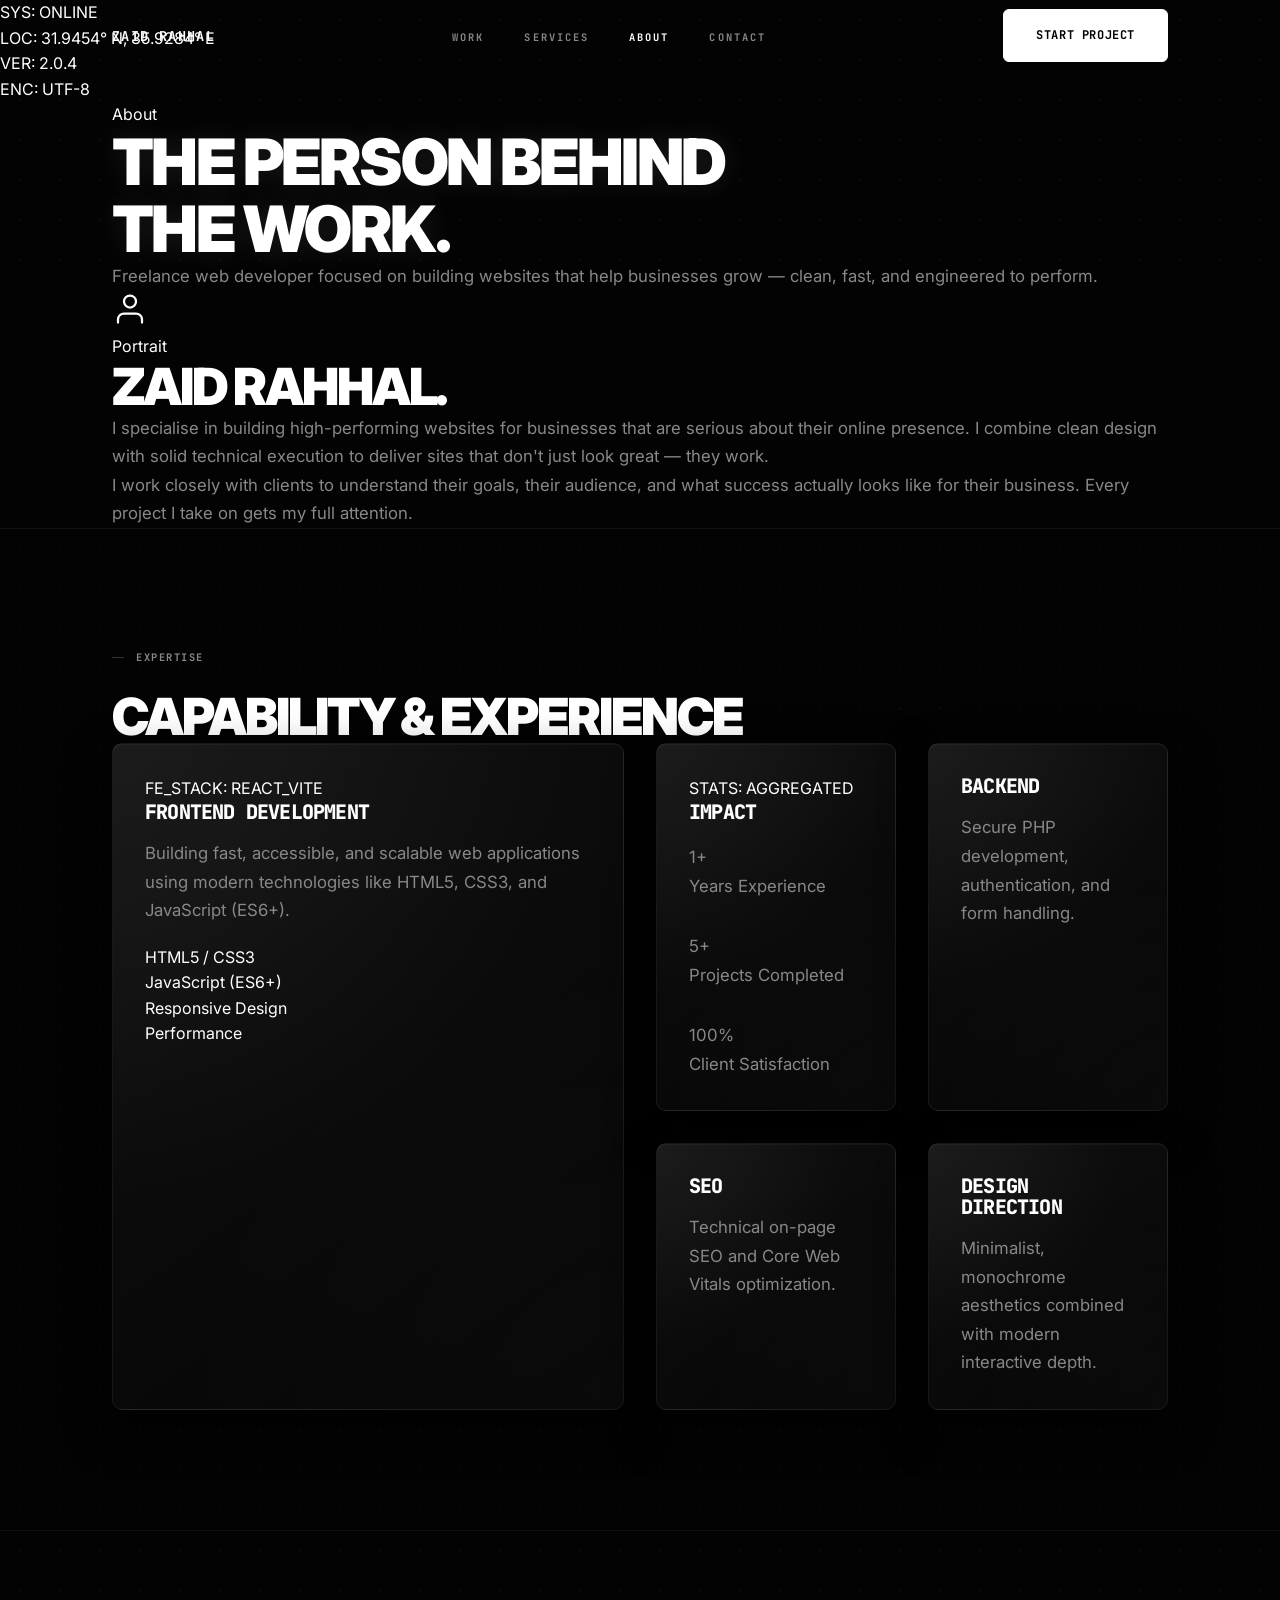
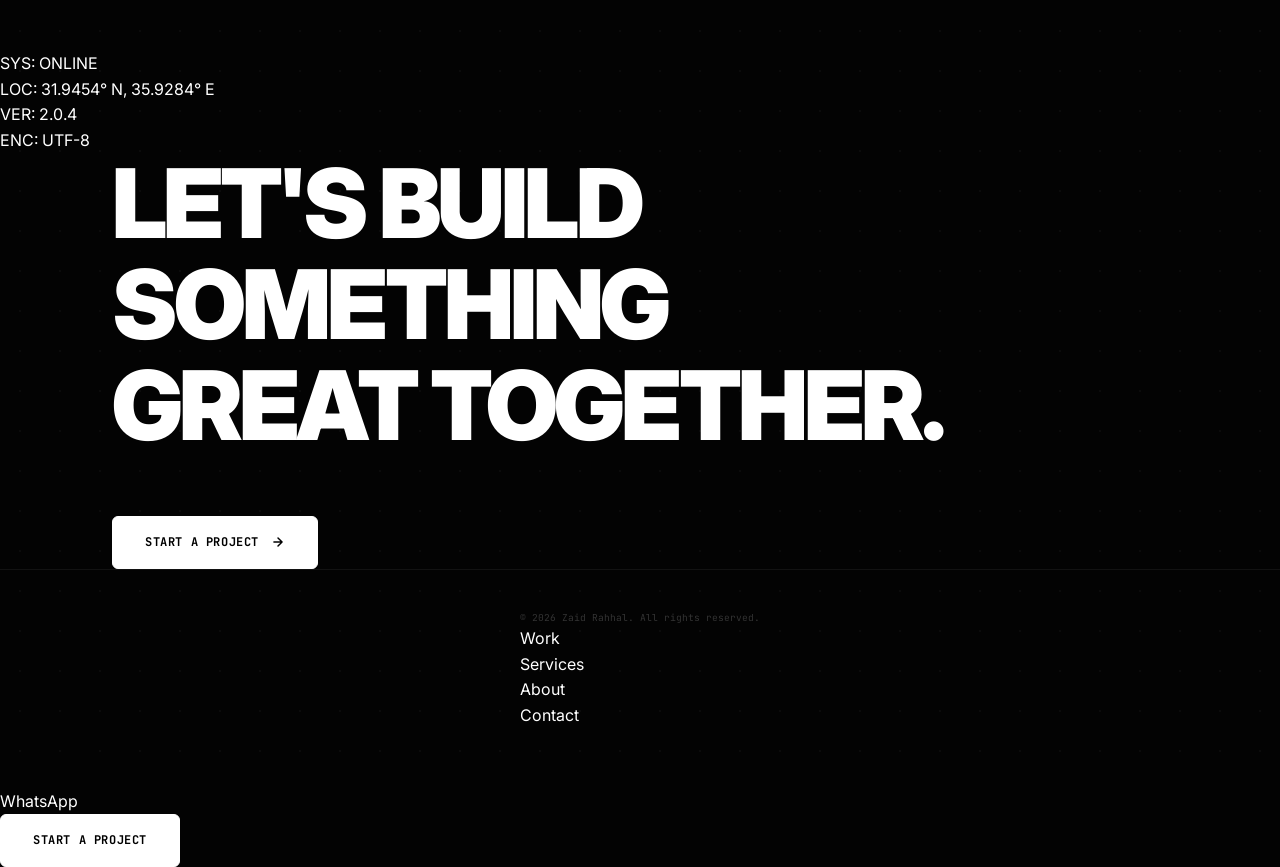
==== about.html @ 7d8c7f5b "before gemini" ====
<!DOCTYPE html>
<html lang="en" class="no-js">
<head>
  <meta charset="UTF-8" />
  <meta name="viewport" content="width=device-width, initial-scale=1.0" />
  <meta name="description" content="About Zaid Rahhal — Freelance web developer helping businesses grow online." />
  <meta property="og:title" content="About — Zaid Rahhal" />
  <meta property="og:description" content="The person behind the work. Freelance web developer helping businesses grow with clean, fast, high-converting websites." />
  <meta property="og:type" content="website" />
  <meta property="og:image" content="assets/images/preview.jpg" />
  <title>About — Zaid Rahhal</title>
  <link rel="icon" href="favicon.ico" />
  <link rel="preconnect" href="https://fonts.googleapis.com" />
  <link rel="preconnect" href="https://fonts.gstatic.com" crossorigin />
  <link href="https://fonts.googleapis.com/css2?family=JetBrains+Mono:wght@400;700&family=Inter:wght@400;500;600;700;800;900&display=swap" rel="stylesheet">
  <link rel="stylesheet" href="assets/css/styles.css" />
</head>
<body role="document">
<div class="scroll-progress"></div>

<!-- NAVBAR -->
<nav class="nav">
  <div class="nav__inner">
    <a href="index.html" class="nav__brand">
      <span class="nav__brand-name">Zaid Rahhal</span>
    </a>
    <div class="nav__status">
      <div class="nav__status-item">
        <span class="nav__status-dot"></span>
        <span>System: Active</span>
      </div>
      <div class="nav__status-item">
        <span>Amman</span>
        <span id="localTime">00:00:00</span>
      </div>
    </div>
    <ul class="nav__links">
      <li><a href="work.html">Work</a></li>
      <li><a href="services.html">Services</a></li>
      <li><a href="about.html">About</a></li>
      <li><a href="contact.html">Contact</a></li>
    </ul>
    <div class="nav__actions">
      <a href="contact.html" class="btn btn-primary">Start Project</a>
      <button class="nav__hamburger" aria-label="Open menu">
        <span></span><span></span><span></span>
      </button>
    </div>
  </div>
</nav>

<div class="nav__mobile-menu" aria-hidden="true">
  <button class="nav__mobile-close" aria-label="Close menu">&times;</button>
  <a href="work.html">Work</a>
  <a href="services.html">Services</a>
  <a href="about.html">About</a>
  <a href="contact.html">Contact</a>
  <a href="contact.html" class="btn btn-primary">Start Project</a>
</div>

<!-- PAGE HERO -->
<section class="page-hero">
  <div class="micro-data micro-data--tl">SYS: ONLINE</div>
  <div class="micro-data micro-data--tr">LOC: 31.9454° N, 35.9284° E</div>
  <div class="micro-data micro-data--bl">VER: 2.0.4</div>
  <div class="micro-data micro-data--br">ENC: UTF-8</div>
  <div class="container">
    <span class="page-hero__label fade-up">About</span>
    <h1 class="fade-up delay-1">The person behind<br>the work.</h1>
    <p class="fade-up delay-2">
      Freelance web developer focused on building websites that help businesses grow — clean, fast, and engineered to perform.
    </p>
  </div>
</section>

<!-- ABOUT GRID -->
<div class="container">
  <div class="about-grid">

    <!-- Image column -->
    <div class="about-image fade-up">
      <div class="about-image__ph">
        <div class="about-image__ph-icon">
          <svg width="36" height="36" viewBox="0 0 24 24" fill="none" stroke="#fff" stroke-width="1.5" stroke-linecap="round" stroke-linejoin="round">
            <path d="M20 21v-2a4 4 0 0 0-4-4H8a4 4 0 0 0-4 4v2"/><circle cx="12" cy="7" r="4"/>
          </svg>
        </div>
        <span class="about-image__ph-label">Portrait</span>
      </div>
    </div>

    <!-- Content column -->
    <div class="about-content">
      <h2 class="fade-up">Zaid Rahhal.</h2>
      <p class="fade-up delay-1">
        I specialise in building high-performing websites for businesses that are serious about their online presence. I combine clean design with solid technical execution to deliver sites that don't just look great — they work.
      </p>
      <p class="fade-up delay-2">
        I work closely with clients to understand their goals, their audience, and what success actually looks like for their business. Every project I take on gets my full attention.
      </p>
    </div>

  </div>
</div>

<!-- BENTO GRID ABOUT -->
<section class="section">
  <div class="container">
    <span class="section-label fade-up">Expertise</span>
    <h2 class="section-heading fade-up delay-1">Capability & Experience</h2>

    <div class="bento-grid">
      <div class="bento-item bento-item--large fade-up">
        <div class="micro-data micro-data--tr">FE_STACK: REACT_VITE</div>
        <div>
          <h3 class="bento-item__title">Frontend Development</h3>
          <p class="bento-item__desc">Building fast, accessible, and scalable web applications using modern technologies like HTML5, CSS3, and JavaScript (ES6+).</p>
        </div>
        <div class="skills-grid" style="margin-top: 20px; grid-template-columns: repeat(2, 1fr); gap: 10px;">
          <div class="skill-item">HTML5 / CSS3</div>
          <div class="skill-item">JavaScript (ES6+)</div>
          <div class="skill-item">Responsive Design</div>
          <div class="skill-item">Performance</div>
        </div>
      </div>

      <div class="bento-item bento-item--tall fade-up delay-1">
        <div class="micro-data micro-data--tl">STATS: AGGREGATED</div>
        <div>
          <h3 class="bento-item__title">Impact</h3>
          <div class="about-stats" style="display: flex; flex-direction: column; gap: 32px; border: none; padding: 0; margin-top: 20px;">
            <div class="about-stat">
              <p class="about-stat__num">1+</p>
              <p class="about-stat__label">Years Experience</p>
            </div>
            <div class="about-stat">
              <p class="about-stat__num">5+</p>
              <p class="about-stat__label">Projects Completed</p>
            </div>
            <div class="about-stat">
              <p class="about-stat__num">100%</p>
              <p class="about-stat__label">Client Satisfaction</p>
            </div>
          </div>
        </div>
      </div>

      <div class="bento-item fade-up delay-2">
        <div>
          <h3 class="bento-item__title">Backend</h3>
          <p class="bento-item__desc">Secure PHP development, authentication, and form handling.</p>
        </div>
      </div>

      <div class="bento-item fade-up delay-3">
        <div>
          <h3 class="bento-item__title">SEO</h3>
          <p class="bento-item__desc">Technical on-page SEO and Core Web Vitals optimization.</p>
        </div>
      </div>

      <div class="bento-item bento-item--wide fade-up delay-4">
        <div>
          <h3 class="bento-item__title">Design Direction</h3>
          <p class="bento-item__desc">Minimalist, monochrome aesthetics combined with modern interactive depth.</p>
        </div>
      </div>
    </div>
  </div>
</section>

<!-- FOOTER -->
<footer class="footer">
  <div class="micro-data micro-data--tl">SYS: ONLINE</div>
  <div class="micro-data micro-data--tr">LOC: 31.9454° N, 35.9284° E</div>
  <div class="micro-data micro-data--bl">VER: 2.0.4</div>
  <div class="micro-data micro-data--br">ENC: UTF-8</div>
  <div class="footer__statement">
    <div class="container">
      <h2 class="footer__statement-text fade-up">
        Let's build something<br><span>great together.</span>
      </h2>
      <a href="contact.html" class="btn btn-primary fade-up delay-1">
        Start a Project
        <svg width="14" height="14" viewBox="0 0 24 24" fill="none" stroke="currentColor" stroke-width="2.5" stroke-linecap="round" stroke-linejoin="round"><path d="M5 12h14M12 5l7 7-7 7"/></svg>
      </a>
    </div>
  </div>
  <div class="footer__base">
    <div class="container">
      <div class="footer__base-inner">
        <p class="footer__copy">&copy; 2026 Zaid Rahhal. All rights reserved.</p>
        <ul class="footer__nav-inline">
          <li><a href="work.html">Work</a></li>
          <li><a href="services.html">Services</a></li>
          <li><a href="about.html">About</a></li>
          <li><a href="contact.html">Contact</a></li>
        </ul>
      </div>
    </div>
  </div>
</footer>

<a href="https://wa.me/962798674825" class="whatsapp-float">WhatsApp</a>
<div class="mobile-cta-bar">
  <a href="contact.html" class="btn btn-primary">Start a Project</a>
</div>
<script src="assets/js/main.js"></script>
</body>
</html>
---- assets/css/styles.css ----
/* ============================================
   ZAID RAHHAL — Digital Studio (STABLE & REFINED)
   Technical Precision | High-End Aesthetic
   ============================================ */

*, *::before, *::after { box-sizing: border-box; margin: 0; padding: 0; }

html {
  scroll-behavior: smooth;
  -webkit-font-smoothing: antialiased;
}

:root {
  --bg:       #030303;
  --surface:  #080808;
  --card:     #0C0C0C;
  --text:     #FFFFFF;
  --text-muted: #888888;
  --text-dim:   #333333;
  --font-mono:  'JetBrains Mono', monospace;
  --border:     rgba(255,255,255,0.06);
  --border-bright: rgba(255,255,255,0.12);

  --nav-h:         72px;
  --section-pad:   160px;
  --container:     1240px;
  --radius:        2px;

  --ease: cubic-bezier(0.16, 1, 0.3, 1);
  --transition: 0.4s var(--ease);
}

:root {
  --nav-h:         72px;
  --section-pad:   120px;
  --container:     1120px;
  --radius:        6px;

  /* Spacing scale */
  --space-2:   4px;
  --space-3:   8px;
  --space-4:   12px;
  --space-5:   16px;
  --space-6:   24px;
  --space-7:   32px;
  --space-8:   48px;
  --space-9:   64px;
  --space-10:  96px;
}

body {
  font-family: 'Inter', sans-serif;
  background: var(--bg);
  color: var(--text);
  line-height: 1.6;
  overflow-x: hidden;
}

/* Technical Dot Grid Background */
section, .footer, .hero, .page-hero {
  background-image: radial-gradient(rgba(255,255,255,0.03) 1px, transparent 0);
  background-size: 40px 40px;
}

img { display: block; max-width: 100%; height: auto; }
a   { text-decoration: none; color: inherit; }
ul  { list-style: none; }

/* --- Typography --- */
h1, h2, h3, h4 {
  line-height: 1.05;
  letter-spacing: -0.04em;
  font-weight: 900;
  color: var(--text);
  text-transform: uppercase;
}
h1 { 
  font-size: clamp(2.6rem, 5vw, 4.6rem);
  text-shadow: 0 0 30px rgba(255,255,255,0.1); 
}
h2 { font-size: clamp(2rem, 5vw, 3.2rem); }
h3 { font-size: 1.4rem; }
p  { color: var(--text-muted); font-size: 1.05rem; line-height: 1.7; }

.section-label {
  display: flex; align-items: center; gap: 12px;
  font-family: var(--font-mono); font-size: 0.65rem; font-weight: 700;
  text-transform: uppercase; letter-spacing: 0.15em;
  color: var(--text-muted); margin-bottom: 24px;
}
.section-label::before {
  content: ''; width: 12px; height: 1px; background: var(--text-dim);
}

/* --- Layout --- */
.container {
  max-width: var(--container);
  margin: 0 auto;
  padding: 0 32px;
}
.section      { padding: var(--section-pad) 0; border-top: 1px solid var(--border); }
.section--alt { background: var(--surface); }

/* Scroll progress bar */
.scroll-progress {
  position: fixed;
  top: 0;
  left: 0;
  height: 3px;
  width: 0;
  background: #ffffff;
  z-index: 150;
}

/* --- Buttons --- */
.btn {
  display: inline-flex;
  align-items: center;
  justify-content: center;
  gap: 12px;
  padding: 16px 32px;
  border-radius: var(--radius);
  font-family: var(--font-mono); font-size: 0.75rem; font-weight: 700;
  text-transform: uppercase; letter-spacing: 0.05em;
  cursor: pointer; border: 1px solid transparent;
  transition: var(--transition);
  position: relative;
}

.btn-primary {
  background: #ffffff;
  color: #000000;
  border-color: #ffffff;
  box-shadow: 0 0 0 rgba(255,255,255,0.0);
}
.btn-primary:hover {
  background: #ffffff;
  color: #000000;
  box-shadow: 0 0 32px rgba(255,255,255,0.24);
}

.btn-secondary {
  background: transparent;
  color: var(--text);
  border: 1px solid var(--border-bright);
}
.btn-secondary:hover {
  background: transparent;
  color: #ffffff;
  border-color: rgba(255,255,255,0.6);
}

/* ============================================
   NAVBAR (STABLE)
   ============================================ */
.nav {
  position: fixed; top: 0; left: 0; right: 0;
  z-index: 100; height: var(--nav-h);
  display: flex; align-items: center;
  border-bottom: 1px solid transparent; /* Clean top state */
  transition: background 0.4s var(--ease), border-color 0.4s var(--ease);
}
.nav.scrolled {
  background: rgba(3, 3, 3, 0.9);
  backdrop-filter: blur(12px);
  border-bottom-color: var(--border);
}

.nav__inner {
  display: flex; align-items: center; justify-content: space-between;
  width: 100%; max-width: var(--container);
  margin: 0 auto; padding: 0 32px;
}

.nav__brand-name  { font-family: var(--font-mono); font-size: 0.85rem; font-weight: 700; color: var(--text); text-transform: uppercase; letter-spacing: 0.1em; }

.nav__status {
  display: none;
}
.nav__status-dot {
  width: 6px;
  height: 6px;
  background: #00FF00;
  border-radius: 50%;
  box-shadow: 0 0 8px #00FF00;
  margin-right: 8px;
  flex-shrink: 0;
  animation: pulse 2s infinite;
}

@media (max-width: 1024px) {
  .nav__status { display: none; }
}

.nav__links { display: flex; align-items: center; gap: 40px; }
.nav__links a {
  font-family: var(--font-mono); font-size: 0.65rem; font-weight: 700;
  color: var(--text-muted); text-transform: uppercase; letter-spacing: 0.2em;
  transition: color 0.3s;
}
.nav__links a:hover, .nav__links a.active { color: var(--text); }

.nav__hamburger {
  display: none; flex-direction: column; gap: 5px;
  cursor: pointer; padding: 4px; background: none; border: none;
}
.nav__hamburger span {
  display: block; width: 22px; height: 1px;
  background: var(--text); transition: var(--transition);
}

/* Mobile menu panel */
.nav__mobile-menu {
  position: fixed;
  inset: 0;
  background: rgba(3, 3, 3, 0.96);
  backdrop-filter: blur(12px);
  padding: 80px 32px 32px;
  display: none;
  flex-direction: column;
  gap: 24px;
  z-index: 120;
  transform: translateX(100%);
  opacity: 0;
  transition: transform var(--transition), opacity var(--transition);
}

.nav__mobile-menu.open {
  display: flex;
  transform: translateX(0);
  opacity: 1;
}

.nav__mobile-close {
  position: absolute;
  top: 20px;
  right: 24px;
  background: none;
  border: none;
  color: var(--text);
  font-size: 2rem;
  cursor: pointer;
}

.nav__mobile-menu a {
  font-family: var(--font-mono);
  text-transform: uppercase;
  letter-spacing: 0.12em;
  font-size: 0.85rem;
}

/* ============================================
   HERO
   ============================================ */
/* ============================================
   HERO (REDSTONE / MASSIVE TYPOGRAPHY STYLE)
   ============================================ */
   .hero {
    min-height: 100vh;
    display: flex;
    flex-direction: column;
    padding-top: calc(var(--nav-h) + 40px);
    padding-bottom: 40px;
    background: var(--bg);
  }
  
  .hero__inner {
    flex: 1;
    display: flex;
    flex-direction: column;
    justify-content: space-between; /* Pushes the text up and info down */
    width: 100%;
  }
  
  .hero__main {
    margin-top: auto;
    margin-bottom: 10vh; /* Keeps a nice gap before the bottom row */
  }
  
  .hero__headline {
    /* This makes the text massive and scale with the screen */
    font-size: clamp(3.5rem, 9.5vw, 10rem); 
    line-height: 0.9;
    letter-spacing: -0.05em; /* Tighter letter spacing for brutalist look */
    text-transform: uppercase;
    margin: 0;
  }
  
  .hero__headline .line {
    display: block;
    white-space: nowrap; /* Forces words to stay on their designated lines */
  }
  
  /* Bottom Row Layout */
  .hero__bottom {
    display: flex;
    justify-content: space-between;
    align-items: flex-end;
    gap: 40px;
    border-top: 1px solid var(--border);
    padding-top: 40px;
  }
  
  .hero__meta {
    display: flex;
    flex-direction: column;
    gap: 12px;
    font-family: var(--font-mono);
    font-size: 0.75rem;
    text-transform: uppercase;
    letter-spacing: 0.1em;
    color: var(--text-muted);
  }
  
  .meta-item {
    display: flex;
    align-items: center;
    gap: 8px;
  }
  
  .hero__info {
    max-width: 500px;
  }
  
  .hero__sub {
    font-size: 1.1rem;
    color: var(--text-muted);
    margin-bottom: 32px;
  }
  
  .hero__actions {
    display: flex;
    gap: 16px;
  }
  
  /* Redstone-style pill buttons */
  .btn--pill {
    border-radius: 50px;
    padding: 16px 32px;
  }
  
  /* Mobile adjustments */
  @media (max-width: 1024px) {
    .hero__bottom {
      flex-direction: column;
      align-items: flex-start;
    }
    .hero__headline {
      font-size: clamp(3rem, 11vw, 5rem);
    }
  }
/* ============================================
   BENTO GRID
   ============================================ */
.bento-grid {
  display: grid;
  grid-template-columns: repeat(4, minmax(0, 1fr));
  gap: var(--space-7);
  background: transparent;
}
.bento-item {
  background:
    radial-gradient(circle at 0% 0%, rgba(255,255,255,0.05) 0, transparent 55%),
    radial-gradient(circle at 100% 100%, rgba(255,255,255,0.02) 0, transparent 55%),
    linear-gradient(145deg, #101010 0%, #050505 100%);
  padding: var(--space-7);
  position: relative;
  overflow: hidden;
  border-radius: 10px;
  border: 1px solid var(--border);
  box-shadow:
    0 18px 45px rgba(0,0,0,0.7),
    inset 0 1px 0 rgba(255,255,255,0.04);
  transition: border-color var(--transition), box-shadow var(--transition), transform var(--transition), background var(--transition);
}
.bento-item:hover {
  background:
    radial-gradient(circle at 0% 0%, rgba(255,255,255,0.08) 0, transparent 55%),
    radial-gradient(circle at 100% 100%, rgba(255,255,255,0.04) 0, transparent 55%),
    linear-gradient(145deg, #151515 0%, #050505 100%);
  border-color: var(--border-bright);
  box-shadow:
    0 26px 70px rgba(0,0,0,0.85),
    0 0 0 1px rgba(255,255,255,0.04);
  transform: translateY(-2px);
}
.bento-item--large { grid-column: span 2; grid-row: span 2; }

.bento-item__title { font-family: var(--font-mono); font-size: 1.25rem; margin-bottom: 16px; }

@media (max-width: 1024px) {
  .bento-grid {
    grid-template-columns: repeat(2, minmax(0, 1fr));
    gap: var(--space-6);
  }
  .bento-item--large {
    grid-column: span 2;
    grid-row: auto;
  }
}

.bento-chart {
  width: 100%; height: 2px; background: var(--text-dim);
  margin: 24px 0; position: relative; overflow: hidden;
}
.bento-chart__fill {
  position: absolute; top: 0; left: 0; height: 100%;
  background: #FFFFFF; transform: scaleX(0);
  transform-origin: left; transition: transform 1.5s var(--ease);
}
.visible .bento-chart__fill { transform: scaleX(1); }

/* ============================================
   WORK (RESTORING SIDE-BY-SIDE MOCKUPS)
   ============================================ */
.work-film { border-top: 1px solid var(--border); padding: 120px 0; }
.work-film__inner {
  display: grid; grid-template-columns: 1.3fr 0.7fr; gap: 80px; align-items: center;
}
.work-film:nth-child(even) .work-film__inner { direction: rtl; }
.work-film:nth-child(even) .work-film__info { direction: ltr; }
.work-film:nth-child(even) .device-showcase { direction: ltr; }

.work-film__title { font-size: 2.8rem; margin-bottom: 24px; }
.work-film__desc { color: var(--text-muted); margin-bottom: 40px; max-width: 45ch; }

.tech-spec {
  display: flex; gap: 32px; margin-bottom: 32px;
  padding-top: 24px; border-top: 1px solid var(--border);
}
.tech-spec__label { font-family: var(--font-mono); font-size: 0.55rem; color: var(--text-dim); text-transform: uppercase; display: block; margin-bottom: 4px; }
.tech-spec__value { font-family: var(--font-mono); font-size: 0.7rem; color: var(--text); font-weight: 700; }

.work-film__link {
  font-family: var(--font-mono); font-size: 0.7rem; font-weight: 700;
  text-transform: uppercase; letter-spacing: 0.1em; color: var(--text-muted);
  display: inline-flex; align-items: center; gap: 12px;
  border-bottom: 1px solid var(--text-dim);
  padding-bottom: 6px; transition: var(--transition);
}
.work-film__link:hover { color: var(--text); border-color: var(--text); }

/* Precise MacBook + Phone Side-by-Side */
.device-showcase { position: relative; perspective: 1000px; }
.device-mac { border: 1px solid var(--border); border-radius: 4px; overflow: hidden; box-shadow: 0 40px 100px rgba(0,0,0,0.5); transition: transform 0.6s var(--ease); }
.device-phone { position: absolute; bottom: -30px; right: -30px; width: 32%; border: 4px solid var(--card); border-radius: 20px; overflow: hidden; box-shadow: 0 20px 50px rgba(0,0,0,0.8); transition: transform 0.6s var(--ease); }

.work-film:hover .device-mac { transform: translateY(-5px); }
.work-film:hover .device-phone { transform: translateY(-10px); }

/* ============================================
   FOOTER
   ============================================ */
.footer { padding: 120px 0 60px; border-top: 1px solid var(--border); }
.footer__statement-text { font-size: clamp(2.5rem, 8vw, 6rem); margin-bottom: 60px; }
.footer__base { display: flex; justify-content: space-between; align-items: center; padding-top: 40px; border-top: 1px solid var(--border); }
.footer__copy { font-family: var(--font-mono); font-size: 0.6rem; color: var(--text-dim); }

/* --- Animations --- */
.fade-up { opacity: 0; transform: translateY(30px); transition: opacity 0.8s var(--ease), transform 0.8s var(--ease); }
.fade-up.visible { opacity: 1; transform: translateY(0); }
.delay-1 { transition-delay: 0.1s; }
.delay-2 { transition-delay: 0.2s; }

@keyframes pulse {
  0% { opacity: 1; transform: scale(1); }
  50% { opacity: 0.4; transform: scale(1.5); }
  100% { opacity: 1; transform: scale(1); }
}

/* --- Mobile Fixes --- */
@media (max-width: 1024px) {
  .work-film__inner { grid-template-columns: 1fr; gap: 48px; }
  .bento-grid { grid-template-columns: repeat(2, minmax(0, 1fr)); }
  .bento-item--large { grid-column: span 2; grid-row: auto; }
  .device-phone { display: none; }
}

@media (max-width: 768px) {
  .container { padding: 0 20px; }
  .hero {
    align-items: flex-start;
  }
  .grid-3 {
    grid-template-columns: 1fr;
    row-gap: var(--space-7);
  }
  .hero__content {
    max-width: 100%;
  }
  .nav__status { display: none; }
  .nav__links { display: none; }
  .nav__hamburger { display: flex; }
}

:root {
  --bg:       #030303;
  --surface:  #080808;
  --card:     #0C0C0C;
  --text:     #FFFFFF;
  --text-muted: #888888;
  --text-dim:   #333333;
  --font-mono:  'JetBrains Mono', monospace;
  --border:     rgba(255,255,255,0.06);
  --border-bright: rgba(255,255,255,0.12);

  --nav-h:         72px;
  --section-pad:   120px;
  --container:     1120px;
  --radius:        6px;

  /* Spacing scale */
  --space-2:   4px;
  --space-3:   8px;
  --space-4:   12px;
  --space-5:   16px;
  --space-6:   24px;
  --space-7:   32px;
  --space-8:   48px;
  --space-9:   64px;
  --space-10:  96px;

  --ease: cubic-bezier(0.16, 1, 0.3, 1);
  --transition: 0.4s var(--ease);
}
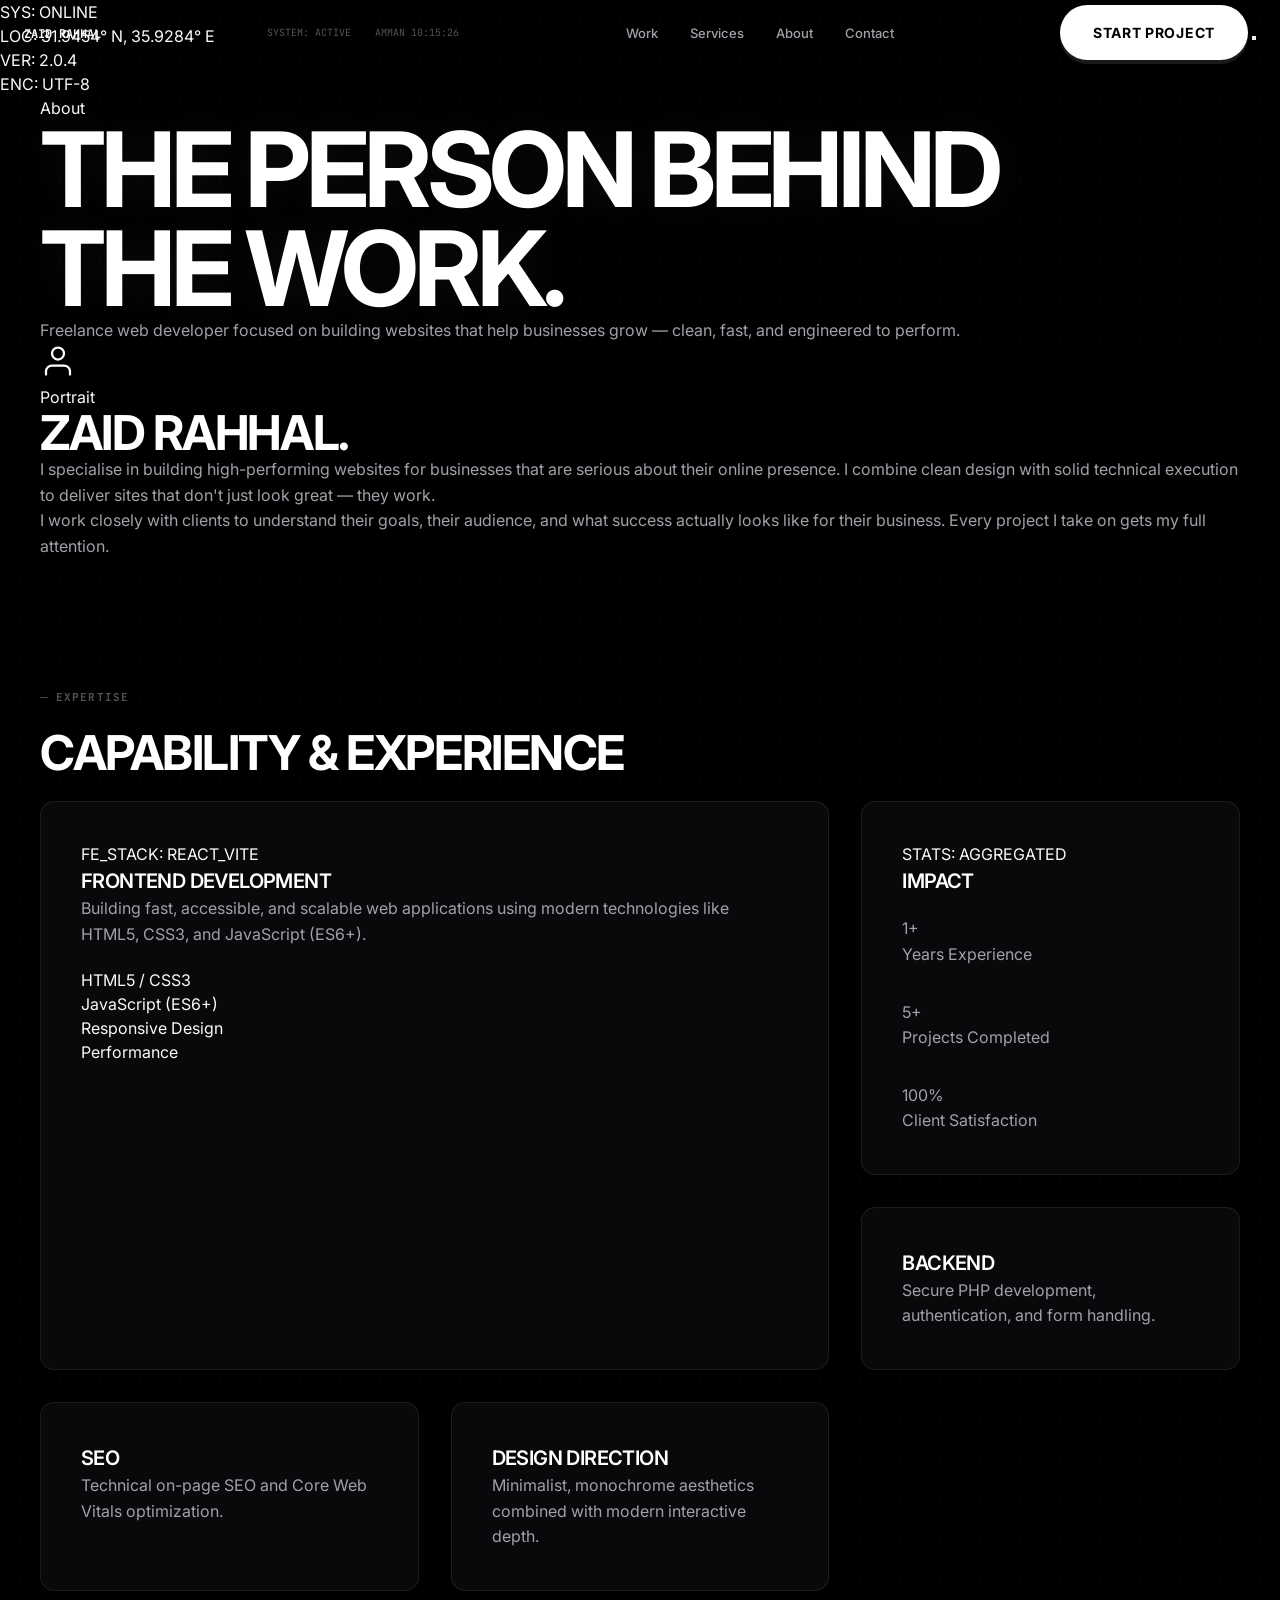
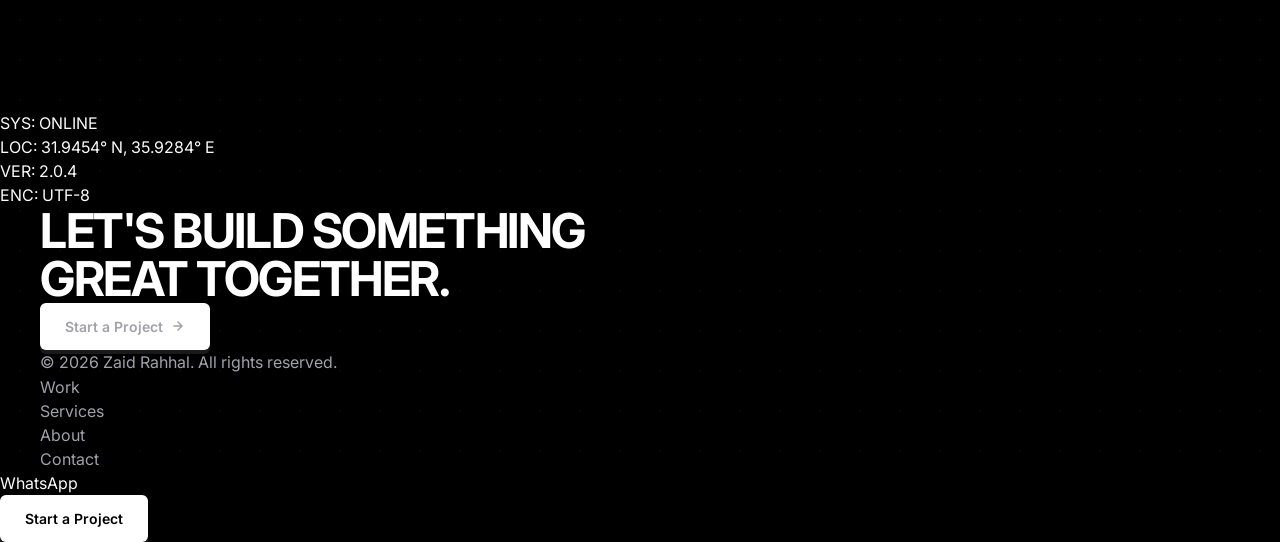
==== commit f4f4d15f: "before the big change" ====
--- a/about.html
+++ b/about.html
@@ -41,7 +41,7 @@
       <li><a href="contact.html">Contact</a></li>
     </ul>
     <div class="nav__actions">
-      <a href="contact.html" class="btn btn-primary">Start Project</a>
+      <a href="contact.html" class="btn btn-primary btn-pill">Start Project</a>
       <button class="nav__hamburger" aria-label="Open menu">
         <span></span><span></span><span></span>
       </button>
--- a/assets/css/styles.css
+++ b/assets/css/styles.css
@@ -1,59 +1,35 @@
 /* ============================================
-   ZAID RAHHAL — Digital Studio (STABLE & REFINED)
-   Technical Precision | High-End Aesthetic
+   ZAID RAHHAL — Precision UI System v5.0
+   Product Designer's Flagship Case Studies
    ============================================ */
 
+:root {
+  --bg:           #000000;
+  --zinc-950:     #09090b;
+  --zinc-900:     #18181b;
+  --zinc-800:     #27272a;
+  --zinc-700:     #3f3f46;
+  --text:         #fafafa;
+  --text-muted:   #a1a1aa;
+  --text-dim:     #52525b;
+  --border:       rgba(255, 255, 255, 0.08);
+  
+  --font-sans:    'Inter', sans-serif;
+  --font-mono:    'JetBrains Mono', monospace;
+  
+  --ease:         cubic-bezier(0.2, 0, 0, 1);
+  --container:    1400px;
+}
+
+/* --- Base --- */
 *, *::before, *::after { box-sizing: border-box; margin: 0; padding: 0; }
-
-html {
-  scroll-behavior: smooth;
-  -webkit-font-smoothing: antialiased;
-}
-
-:root {
-  --bg:       #030303;
-  --surface:  #080808;
-  --card:     #0C0C0C;
-  --text:     #FFFFFF;
-  --text-muted: #888888;
-  --text-dim:   #333333;
-  --font-mono:  'JetBrains Mono', monospace;
-  --border:     rgba(255,255,255,0.06);
-  --border-bright: rgba(255,255,255,0.12);
-
-  --nav-h:         72px;
-  --section-pad:   160px;
-  --container:     1240px;
-  --radius:        2px;
-
-  --ease: cubic-bezier(0.16, 1, 0.3, 1);
-  --transition: 0.4s var(--ease);
-}
-
-:root {
-  --nav-h:         72px;
-  --section-pad:   120px;
-  --container:     1120px;
-  --radius:        6px;
-
-  /* Spacing scale */
-  --space-2:   4px;
-  --space-3:   8px;
-  --space-4:   12px;
-  --space-5:   16px;
-  --space-6:   24px;
-  --space-7:   32px;
-  --space-8:   48px;
-  --space-9:   64px;
-  --space-10:  96px;
-}
-
 body {
-  font-family: 'Inter', sans-serif;
+  font-family: var(--font-sans);
   background: var(--bg);
   color: var(--text);
-  line-height: 1.6;
+  line-height: 1.5;
   overflow-x: hidden;
+  -webkit-font-smoothing: antialiased;
 }
 
 /* Technical Dot Grid Background */
@@ -63,463 +39,340 @@
 }
 
 img { display: block; max-width: 100%; height: auto; }
-a   { text-decoration: none; color: inherit; }
-ul  { list-style: none; }
+a { text-decoration: none; color: inherit; transition: all 0.3s; }
+ul { list-style: none; }
+
+:where(h1, h2, h3, h4, p, ul, li) {
+  margin: 0;
+}
 
 /* --- Typography --- */
-h1, h2, h3, h4 {
-  line-height: 1.05;
-  letter-spacing: -0.04em;
-  font-weight: 900;
-  color: var(--text);
-  text-transform: uppercase;
-}
+h1, h2, h3, h4 { font-weight: 700; letter-spacing: -0.03em; color: #fff; text-transform: uppercase; }
 h1 { 
-  font-size: clamp(2.6rem, 5vw, 4.6rem);
-  text-shadow: 0 0 30px rgba(255,255,255,0.1); 
-}
-h2 { font-size: clamp(2rem, 5vw, 3.2rem); }
-h3 { font-size: 1.4rem; }
-p  { color: var(--text-muted); font-size: 1.05rem; line-height: 1.7; }
+  font-size: clamp(3rem, 10vw, 6.5rem); line-height: 0.95; letter-spacing: -0.05em; 
+  text-shadow: 0 0 40px rgba(255,255,255,0.05);
+}
+h2 { font-size: clamp(2rem, 5vw, 3rem); line-height: 1.0; }
+h3 { font-size: 1.25rem; font-weight: 600; }
+p { font-size: 1rem; color: var(--text-muted); line-height: 1.6; }
 
 .section-label {
-  display: flex; align-items: center; gap: 12px;
-  font-family: var(--font-mono); font-size: 0.65rem; font-weight: 700;
-  text-transform: uppercase; letter-spacing: 0.15em;
-  color: var(--text-muted); margin-bottom: 24px;
-}
-.section-label::before {
-  content: ''; width: 12px; height: 1px; background: var(--text-dim);
-}
+  display: inline-flex; align-items: center; gap: 8px;
+  font-family: var(--font-mono); font-size: 11px; font-weight: 700;
+  text-transform: uppercase; letter-spacing: 0.1em; color: var(--text-dim);
+  margin-bottom: 24px;
+}
+.section-label::before { content: ''; width: 8px; height: 1px; background: var(--zinc-700); }
 
 /* --- Layout --- */
-.container {
-  max-width: var(--container);
-  margin: 0 auto;
-  padding: 0 32px;
-}
-.section      { padding: var(--section-pad) 0; border-top: 1px solid var(--border); }
-.section--alt { background: var(--surface); }
-
-/* Scroll progress bar */
-.scroll-progress {
+.container { max-width: var(--container); margin: 0 auto; padding: 0 40px; }
+.section {
+  padding: 120px 0;
+  border-top: none;
+}
+.section + .section {
+  margin-top: 40px;
+}
+.section--alt { background: var(--zinc-950); }
+
+.section-heading {
+  margin-bottom: 24px;
+}
+
+.section-sub {
+  margin-bottom: 60px;
+  max-width: 50ch;
+}
+
+/* --- Navigation --- */
+.nav {
   position: fixed;
   top: 0;
   left: 0;
-  height: 3px;
-  width: 0;
-  background: #ffffff;
-  z-index: 150;
+  right: 0;
+  height: 64px;
+  background: transparent;
+  backdrop-filter: none;
+  border-bottom: none;
+  z-index: 1000;
+  display: flex;
+  align-items: center;
+  transition: background 0.3s var(--ease), border-color 0.3s var(--ease), box-shadow 0.3s var(--ease);
+}
+.nav.scrolled {
+  background: transparent;
+  box-shadow: none;
+}
+.nav__inner {
+  display: flex;
+  align-items: center;
+  justify-content: space-between;
+  width: 100%;
+  max-width: var(--container);
+  margin: 0 auto;
+  padding: 0 24px;
+}
+.nav__brand-name { font-family: var(--font-mono); font-size: 12px; font-weight: 700; text-transform: uppercase; }
+.nav__status { display: flex; align-items: center; gap: 24px; font-family: var(--font-mono); font-size: 10px; color: var(--text-dim); text-transform: uppercase; }
+.nav__status-dot { width: 4px; height: 4px; background: #00FF00; border-radius: 50%; box-shadow: 0 0 8px #00FF00; animation: pulse 2s infinite; }
+.nav__links { display: flex; align-items: center; gap: 32px; }
+.nav__links a { font-size: 13px; color: var(--text-muted); font-weight: 500; }
+.nav__links a:hover, .nav__links a.active { color: #fff; }
+
+@media (max-width: 900px) {
+  .nav__links { display: none; }
+  .nav__hamburger { display: inline-flex; }
 }
 
 /* --- Buttons --- */
 .btn {
-  display: inline-flex;
-  align-items: center;
-  justify-content: center;
-  gap: 12px;
+  padding: 12px 24px; border-radius: 6px; font-size: 14px; font-weight: 600;
+  display: inline-flex; align-items: center; gap: 8px; cursor: pointer;
+  transition: all 0.2s var(--ease); border: 1px solid transparent;
+}
+.btn-primary { background: #fff; color: #000; box-shadow: 0 4px 0px rgba(255,255,255,0.1); }
+.btn-primary:hover { transform: translateY(-1px); box-shadow: 0 10px 30px rgba(255,255,255,0.15); }
+.btn-secondary { background: var(--zinc-900); color: #fff; border-color: var(--zinc-800); }
+.btn-secondary:hover { background: var(--zinc-800); }
+
+.btn-pill {
+  border-radius: 50px;
   padding: 16px 32px;
-  border-radius: var(--radius);
-  font-family: var(--font-mono); font-size: 0.75rem; font-weight: 700;
-  text-transform: uppercase; letter-spacing: 0.05em;
-  cursor: pointer; border: 1px solid transparent;
-  transition: var(--transition);
-  position: relative;
-}
-
-.btn-primary {
+  font-weight: 700;
+  text-transform: uppercase;
+  letter-spacing: 0.05em;
   background: #ffffff;
   color: #000000;
-  border-color: #ffffff;
-  box-shadow: 0 0 0 rgba(255,255,255,0.0);
-}
-.btn-primary:hover {
-  background: #ffffff;
-  color: #000000;
-  box-shadow: 0 0 32px rgba(255,255,255,0.24);
-}
-
-.btn-secondary {
-  background: transparent;
-  color: var(--text);
-  border: 1px solid var(--border-bright);
-}
-.btn-secondary:hover {
-  background: transparent;
+}
+
+/* --- HERO --- */
+.hero {
+  position: relative;
+  min-height: 90vh;
+  display: flex;
+  align-items: center;
+  padding-top: 120px;
+}
+.hero::before {
+  content: "";
+  position: absolute;
+  width: 600px;
+  height: 600px;
+  background: radial-gradient(circle, rgba(255,255,255,0.08), transparent 70%);
+  top: -200px;
+  left: -200px;
+  pointer-events: none;
+}
+.hero__layout {
+  display: grid;
+  grid-template-columns: 1.2fr 0.8fr;
+  gap: 80px;
+  align-items: center;
+}
+.hero__headline {
+  font-size: clamp(3rem, 7vw, 6rem);
+  line-height: 0.95;
+  letter-spacing: -0.03em;
+  font-weight: 900;
+  text-transform: uppercase;
+  max-width: 10ch;
+}
+.hero__headline .line { display: block; overflow: hidden; }
+.hero__headline span { display: inline-block; will-change: transform; }
+.hero__headline.reveal span span { display: inline-block; transform: translateY(100%); animation: revealUp 1.2s var(--ease) forwards; }
+.hero__headline .line--dim { color: var(--text-dim); }
+@keyframes revealUp { to { transform: translateY(0); } }
+.hero__sub { font-size: 1.2rem; color: var(--text-muted); max-width: 48ch; line-height: 1.5; margin-bottom: 40px; }
+.hero__spec { display: none; }
+
+.hero__inline-img {
+  display: inline-block;
+  height: 0.75em;
+  width: 2.5em;
+  border-radius: 8px;
+  vertical-align: baseline;
+  margin-left: 20px;
+  object-fit: cover;
+}
+
+.hero__bottom-row {
+  display: flex;
+  flex-direction: column;
+  align-items: flex-start;
+  margin-top: 80px;
+  gap: 32px;
+}
+.hero__social-proof {
+  display: flex;
+  align-items: center;
+  gap: 16px;
+}
+.avatar-group {
+  display: flex;
+}
+.avatar-dot {
+  width: 40px;
+  height: 40px;
+  border-radius: 50%;
+  border: 2px solid #000;
+}
+.avatar-dot + .avatar-dot {
+  margin-left: -10px;
+}
+.hero__sub-content {
+  max-width: 400px;
+  text-align: left;
+}
+
+/* --- WORK SHOWCASE (The 'Flagship' UI) --- */
+.work-film { padding: 160px 0; border-top: 1px solid var(--border); }
+.project-specs { display: flex; gap: 48px; padding-bottom: 24px; border-bottom: 1px solid var(--border); margin-bottom: 48px; }
+.spec-item { display: flex; flex-direction: column; gap: 4px; font-family: var(--font-mono); font-size: 12px; }
+.spec-item .label { color: var(--text-dim); text-transform: uppercase; font-size: 10px; letter-spacing: 0.1em; }
+.work-film__inner {
+  display: grid;
+  grid-template-columns: 0.9fr 1.1fr;
+  gap: 120px;
+  align-items: center;
+}
+.outcome-badge { 
+  display: inline-block; padding: 6px 12px; background: var(--zinc-900); 
+  border: 1px solid var(--zinc-800); color: #fff; font-family: var(--font-mono); 
+  font-size: 11px; text-transform: uppercase; letter-spacing: 0.1em; margin-bottom: 24px; 
+}
+.work-film__title { font-size: 3rem; margin-bottom: 20px; font-weight: 600; }
+.work-film__desc { color: var(--text-muted); margin-bottom: 40px; max-width: 45ch; font-size: 1.1rem; line-height: 1.6; }
+.work-film__link { font-family: var(--font-mono); font-size: 12px; font-weight: 700; text-transform: uppercase; color: #fff; border-bottom: 1px solid var(--zinc-700); padding-bottom: 4px; }
+.work-film__link:hover { border-color: #fff; }
+
+.device-showcase { position: relative; perspective: 1000px; }
+.device-mac { border-radius: 8px; overflow: hidden; border: 1px solid var(--border); box-shadow: 0 40px 100px rgba(0,0,0,0.5); transition: transform 0.6s var(--ease); }
+.device-phone { 
+  position: absolute; bottom: -40px; right: -40px; width: 32%; 
+  border-radius: 20px; border: 4px solid var(--zinc-950); 
+  box-shadow: 0 20px 50px rgba(0,0,0,0.8); transition: transform 0.6s var(--ease); 
+}
+.work-film:hover .device-mac { transform: translateY(-10px) rotateX(2deg); }
+.work-film:hover .device-phone { transform: translateY(-20px) rotateZ(-2deg); }
+
+/* --- Bento Grid --- */
+.bento-grid {
+  display: grid;
+  grid-template-columns: repeat(3, 1fr);
+  gap: 32px;
+}
+.bento-item {
+  padding: 40px;
+  border-radius: 14px;
+  border: 1px solid var(--border);
+  background: var(--zinc-950);
+  position: relative;
+  transition: border-color 0.4s;
+}
+.bento-item:hover { border-color: var(--zinc-700); }
+.bento-item--large { grid-column: span 2; grid-row: span 2; }
+.bento-chart { width: 100%; height: 2px; background: var(--zinc-800); margin: 24px 0; position: relative; overflow: hidden; }
+
+.bento-item::after {
+  content: "";
+  position: absolute;
+  inset: 0;
+  border-radius: inherit;
+  background: radial-gradient(
+    600px circle at var(--mouse-x) var(--mouse-y),
+    rgba(255,255,255,0.08),
+    transparent 40%
+  );
+  opacity: 0;
+  transition: opacity 0.3s;
+  pointer-events: none;
+}
+
+.bento-item:hover::after {
+  opacity: 1;
+}
+
+/* --- Services --- */
+.service-card {
+  padding: 32px;
+  border-radius: 12px;
+  border: 1px solid var(--border);
+  background: var(--zinc-950);
+  transition: transform 0.3s ease, border-color 0.3s ease;
+}
+.service-card:hover {
+  transform: translateY(-6px);
+  border-color: rgba(255,255,255,0.2);
+}
+
+/* --- Footer --- */
+.footer__grid {
+  display: grid;
+  grid-template-columns: 1fr auto auto;
+  gap: 60px;
+  align-items: start;
+}
+
+.footer a {
+  color: var(--text-muted);
+}
+
+.footer a:hover {
   color: #ffffff;
-  border-color: rgba(255,255,255,0.6);
-}
-
-/* ============================================
-   NAVBAR (STABLE)
-   ============================================ */
-.nav {
-  position: fixed; top: 0; left: 0; right: 0;
-  z-index: 100; height: var(--nav-h);
-  display: flex; align-items: center;
-  border-bottom: 1px solid transparent; /* Clean top state */
-  transition: background 0.4s var(--ease), border-color 0.4s var(--ease);
-}
-.nav.scrolled {
-  background: rgba(3, 3, 3, 0.9);
-  backdrop-filter: blur(12px);
-  border-bottom-color: var(--border);
-}
-
-.nav__inner {
-  display: flex; align-items: center; justify-content: space-between;
-  width: 100%; max-width: var(--container);
-  margin: 0 auto; padding: 0 32px;
-}
-
-.nav__brand-name  { font-family: var(--font-mono); font-size: 0.85rem; font-weight: 700; color: var(--text); text-transform: uppercase; letter-spacing: 0.1em; }
-
-.nav__status {
-  display: none;
-}
-.nav__status-dot {
-  width: 6px;
-  height: 6px;
-  background: #00FF00;
-  border-radius: 50%;
-  box-shadow: 0 0 8px #00FF00;
-  margin-right: 8px;
-  flex-shrink: 0;
-  animation: pulse 2s infinite;
-}
-
-@media (max-width: 1024px) {
-  .nav__status { display: none; }
-}
-
-.nav__links { display: flex; align-items: center; gap: 40px; }
-.nav__links a {
-  font-family: var(--font-mono); font-size: 0.65rem; font-weight: 700;
-  color: var(--text-muted); text-transform: uppercase; letter-spacing: 0.2em;
-  transition: color 0.3s;
-}
-.nav__links a:hover, .nav__links a.active { color: var(--text); }
-
-.nav__hamburger {
-  display: none; flex-direction: column; gap: 5px;
-  cursor: pointer; padding: 4px; background: none; border: none;
-}
-.nav__hamburger span {
-  display: block; width: 22px; height: 1px;
-  background: var(--text); transition: var(--transition);
-}
-
-/* Mobile menu panel */
+}
+
 .nav__mobile-menu {
   position: fixed;
   inset: 0;
-  background: rgba(3, 3, 3, 0.96);
-  backdrop-filter: blur(12px);
-  padding: 80px 32px 32px;
-  display: none;
+  background: #000;
+  transform: translateX(100%);
+  transition: transform 0.4s ease;
+}
+.nav__mobile-menu.open {
+  transform: translateX(0);
+}
+.bento-chart__fill { position: absolute; top: 0; left: 0; height: 100%; background: #fff; transform: scaleX(0); transform-origin: left; transition: transform 1.5s var(--ease); }
+.visible .bento-chart__fill { transform: scaleX(1); }
+
+/* --- Mobile Fixes --- */
+@media (max-width: 1024px) {
+  .hero__layout, .work-film__inner { grid-template-columns: 1fr; gap: 48px; }
+  .device-phone { display: none; }
+}
+
+@media (max-width: 1200px) {
+  .bento-grid { grid-template-columns: repeat(3, 1fr); }
+}
+@media (max-width: 1024px) {
+  .bento-grid { grid-template-columns: repeat(2, 1fr); }
+}
+@media (max-width: 768px) {
+  .bento-grid { grid-template-columns: 1fr; }
+}
+
+@media (max-width: 768px) {
+  .container { padding: 0 20px; }
+}
+@media (max-width: 480px) {
+  .container { padding: 0 16px; }
+}
+
+/* Animations */
+.fade-up { opacity: 0; transform: translateY(20px); transition: opacity 0.8s var(--ease), transform 0.8s var(--ease); }
+.fade-up.visible { opacity: 1; transform: translateY(0); }
+@keyframes pulse { 0% { opacity: 1; } 50% { opacity: 0.4; } 100% { opacity: 1; } }
+
+.hero__side {
+  max-width: 420px;
+  display: flex;
   flex-direction: column;
   gap: 24px;
-  z-index: 120;
-  transform: translateX(100%);
-  opacity: 0;
-  transition: transform var(--transition), opacity var(--transition);
-}
-
-.nav__mobile-menu.open {
-  display: flex;
-  transform: translateX(0);
-  opacity: 1;
-}
-
-.nav__mobile-close {
-  position: absolute;
-  top: 20px;
-  right: 24px;
-  background: none;
-  border: none;
-  color: var(--text);
-  font-size: 2rem;
-  cursor: pointer;
-}
-
-.nav__mobile-menu a {
-  font-family: var(--font-mono);
-  text-transform: uppercase;
-  letter-spacing: 0.12em;
-  font-size: 0.85rem;
-}
-
-/* ============================================
-   HERO
-   ============================================ */
-/* ============================================
-   HERO (REDSTONE / MASSIVE TYPOGRAPHY STYLE)
-   ============================================ */
-   .hero {
-    min-height: 100vh;
-    display: flex;
-    flex-direction: column;
-    padding-top: calc(var(--nav-h) + 40px);
-    padding-bottom: 40px;
-    background: var(--bg);
   }
   
-  .hero__inner {
-    flex: 1;
-    display: flex;
-    flex-direction: column;
-    justify-content: space-between; /* Pushes the text up and info down */
-    width: 100%;
+  .hero__trust {
+  font-size: 14px;
+  color: var(--text-muted);
   }
-  
-  .hero__main {
-    margin-top: auto;
-    margin-bottom: 10vh; /* Keeps a nice gap before the bottom row */
-  }
-  
-  .hero__headline {
-    /* This makes the text massive and scale with the screen */
-    font-size: clamp(3.5rem, 9.5vw, 10rem); 
-    line-height: 0.9;
-    letter-spacing: -0.05em; /* Tighter letter spacing for brutalist look */
-    text-transform: uppercase;
-    margin: 0;
-  }
-  
-  .hero__headline .line {
-    display: block;
-    white-space: nowrap; /* Forces words to stay on their designated lines */
-  }
-  
-  /* Bottom Row Layout */
-  .hero__bottom {
-    display: flex;
-    justify-content: space-between;
-    align-items: flex-end;
-    gap: 40px;
-    border-top: 1px solid var(--border);
-    padding-top: 40px;
-  }
-  
-  .hero__meta {
-    display: flex;
-    flex-direction: column;
-    gap: 12px;
-    font-family: var(--font-mono);
-    font-size: 0.75rem;
-    text-transform: uppercase;
-    letter-spacing: 0.1em;
-    color: var(--text-muted);
-  }
-  
-  .meta-item {
-    display: flex;
-    align-items: center;
-    gap: 8px;
-  }
-  
-  .hero__info {
-    max-width: 500px;
-  }
-  
-  .hero__sub {
-    font-size: 1.1rem;
-    color: var(--text-muted);
-    margin-bottom: 32px;
-  }
-  
-  .hero__actions {
-    display: flex;
-    gap: 16px;
-  }
-  
-  /* Redstone-style pill buttons */
-  .btn--pill {
-    border-radius: 50px;
-    padding: 16px 32px;
-  }
-  
-  /* Mobile adjustments */
-  @media (max-width: 1024px) {
-    .hero__bottom {
-      flex-direction: column;
-      align-items: flex-start;
-    }
-    .hero__headline {
-      font-size: clamp(3rem, 11vw, 5rem);
-    }
-  }
-/* ============================================
-   BENTO GRID
-   ============================================ */
-.bento-grid {
-  display: grid;
-  grid-template-columns: repeat(4, minmax(0, 1fr));
-  gap: var(--space-7);
-  background: transparent;
-}
-.bento-item {
-  background:
-    radial-gradient(circle at 0% 0%, rgba(255,255,255,0.05) 0, transparent 55%),
-    radial-gradient(circle at 100% 100%, rgba(255,255,255,0.02) 0, transparent 55%),
-    linear-gradient(145deg, #101010 0%, #050505 100%);
-  padding: var(--space-7);
-  position: relative;
-  overflow: hidden;
-  border-radius: 10px;
-  border: 1px solid var(--border);
-  box-shadow:
-    0 18px 45px rgba(0,0,0,0.7),
-    inset 0 1px 0 rgba(255,255,255,0.04);
-  transition: border-color var(--transition), box-shadow var(--transition), transform var(--transition), background var(--transition);
-}
-.bento-item:hover {
-  background:
-    radial-gradient(circle at 0% 0%, rgba(255,255,255,0.08) 0, transparent 55%),
-    radial-gradient(circle at 100% 100%, rgba(255,255,255,0.04) 0, transparent 55%),
-    linear-gradient(145deg, #151515 0%, #050505 100%);
-  border-color: var(--border-bright);
-  box-shadow:
-    0 26px 70px rgba(0,0,0,0.85),
-    0 0 0 1px rgba(255,255,255,0.04);
-  transform: translateY(-2px);
-}
-.bento-item--large { grid-column: span 2; grid-row: span 2; }
-
-.bento-item__title { font-family: var(--font-mono); font-size: 1.25rem; margin-bottom: 16px; }
-
-@media (max-width: 1024px) {
-  .bento-grid {
-    grid-template-columns: repeat(2, minmax(0, 1fr));
-    gap: var(--space-6);
-  }
-  .bento-item--large {
-    grid-column: span 2;
-    grid-row: auto;
-  }
-}
-
-.bento-chart {
-  width: 100%; height: 2px; background: var(--text-dim);
-  margin: 24px 0; position: relative; overflow: hidden;
-}
-.bento-chart__fill {
-  position: absolute; top: 0; left: 0; height: 100%;
-  background: #FFFFFF; transform: scaleX(0);
-  transform-origin: left; transition: transform 1.5s var(--ease);
-}
-.visible .bento-chart__fill { transform: scaleX(1); }
-
-/* ============================================
-   WORK (RESTORING SIDE-BY-SIDE MOCKUPS)
-   ============================================ */
-.work-film { border-top: 1px solid var(--border); padding: 120px 0; }
-.work-film__inner {
-  display: grid; grid-template-columns: 1.3fr 0.7fr; gap: 80px; align-items: center;
-}
-.work-film:nth-child(even) .work-film__inner { direction: rtl; }
-.work-film:nth-child(even) .work-film__info { direction: ltr; }
-.work-film:nth-child(even) .device-showcase { direction: ltr; }
-
-.work-film__title { font-size: 2.8rem; margin-bottom: 24px; }
-.work-film__desc { color: var(--text-muted); margin-bottom: 40px; max-width: 45ch; }
-
-.tech-spec {
-  display: flex; gap: 32px; margin-bottom: 32px;
-  padding-top: 24px; border-top: 1px solid var(--border);
-}
-.tech-spec__label { font-family: var(--font-mono); font-size: 0.55rem; color: var(--text-dim); text-transform: uppercase; display: block; margin-bottom: 4px; }
-.tech-spec__value { font-family: var(--font-mono); font-size: 0.7rem; color: var(--text); font-weight: 700; }
-
-.work-film__link {
-  font-family: var(--font-mono); font-size: 0.7rem; font-weight: 700;
-  text-transform: uppercase; letter-spacing: 0.1em; color: var(--text-muted);
-  display: inline-flex; align-items: center; gap: 12px;
-  border-bottom: 1px solid var(--text-dim);
-  padding-bottom: 6px; transition: var(--transition);
-}
-.work-film__link:hover { color: var(--text); border-color: var(--text); }
-
-/* Precise MacBook + Phone Side-by-Side */
-.device-showcase { position: relative; perspective: 1000px; }
-.device-mac { border: 1px solid var(--border); border-radius: 4px; overflow: hidden; box-shadow: 0 40px 100px rgba(0,0,0,0.5); transition: transform 0.6s var(--ease); }
-.device-phone { position: absolute; bottom: -30px; right: -30px; width: 32%; border: 4px solid var(--card); border-radius: 20px; overflow: hidden; box-shadow: 0 20px 50px rgba(0,0,0,0.8); transition: transform 0.6s var(--ease); }
-
-.work-film:hover .device-mac { transform: translateY(-5px); }
-.work-film:hover .device-phone { transform: translateY(-10px); }
-
-/* ============================================
-   FOOTER
-   ============================================ */
-.footer { padding: 120px 0 60px; border-top: 1px solid var(--border); }
-.footer__statement-text { font-size: clamp(2.5rem, 8vw, 6rem); margin-bottom: 60px; }
-.footer__base { display: flex; justify-content: space-between; align-items: center; padding-top: 40px; border-top: 1px solid var(--border); }
-.footer__copy { font-family: var(--font-mono); font-size: 0.6rem; color: var(--text-dim); }
-
-/* --- Animations --- */
-.fade-up { opacity: 0; transform: translateY(30px); transition: opacity 0.8s var(--ease), transform 0.8s var(--ease); }
-.fade-up.visible { opacity: 1; transform: translateY(0); }
-.delay-1 { transition-delay: 0.1s; }
-.delay-2 { transition-delay: 0.2s; }
-
-@keyframes pulse {
-  0% { opacity: 1; transform: scale(1); }
-  50% { opacity: 0.4; transform: scale(1.5); }
-  100% { opacity: 1; transform: scale(1); }
-}
-
-/* --- Mobile Fixes --- */
-@media (max-width: 1024px) {
-  .work-film__inner { grid-template-columns: 1fr; gap: 48px; }
-  .bento-grid { grid-template-columns: repeat(2, minmax(0, 1fr)); }
-  .bento-item--large { grid-column: span 2; grid-row: auto; }
-  .device-phone { display: none; }
-}
-
-@media (max-width: 768px) {
-  .container { padding: 0 20px; }
-  .hero {
-    align-items: flex-start;
-  }
-  .grid-3 {
-    grid-template-columns: 1fr;
-    row-gap: var(--space-7);
-  }
-  .hero__content {
-    max-width: 100%;
-  }
-  .nav__status { display: none; }
-  .nav__links { display: none; }
-  .nav__hamburger { display: flex; }
-}
-
-:root {
-  --bg:       #030303;
-  --surface:  #080808;
-  --card:     #0C0C0C;
-  --text:     #FFFFFF;
-  --text-muted: #888888;
-  --text-dim:   #333333;
-  --font-mono:  'JetBrains Mono', monospace;
-  --border:     rgba(255,255,255,0.06);
-  --border-bright: rgba(255,255,255,0.12);
-
-  --nav-h:         72px;
-  --section-pad:   120px;
-  --container:     1120px;
-  --radius:        6px;
-
-  /* Spacing scale */
-  --space-2:   4px;
-  --space-3:   8px;
-  --space-4:   12px;
-  --space-5:   16px;
-  --space-6:   24px;
-  --space-7:   32px;
-  --space-8:   48px;
-  --space-9:   64px;
-  --space-10:  96px;
-
-  --ease: cubic-bezier(0.16, 1, 0.3, 1);
-  --transition: 0.4s var(--ease);
-}
+  .bento-item--large h2 {
+    max-width: 22ch;
+  }
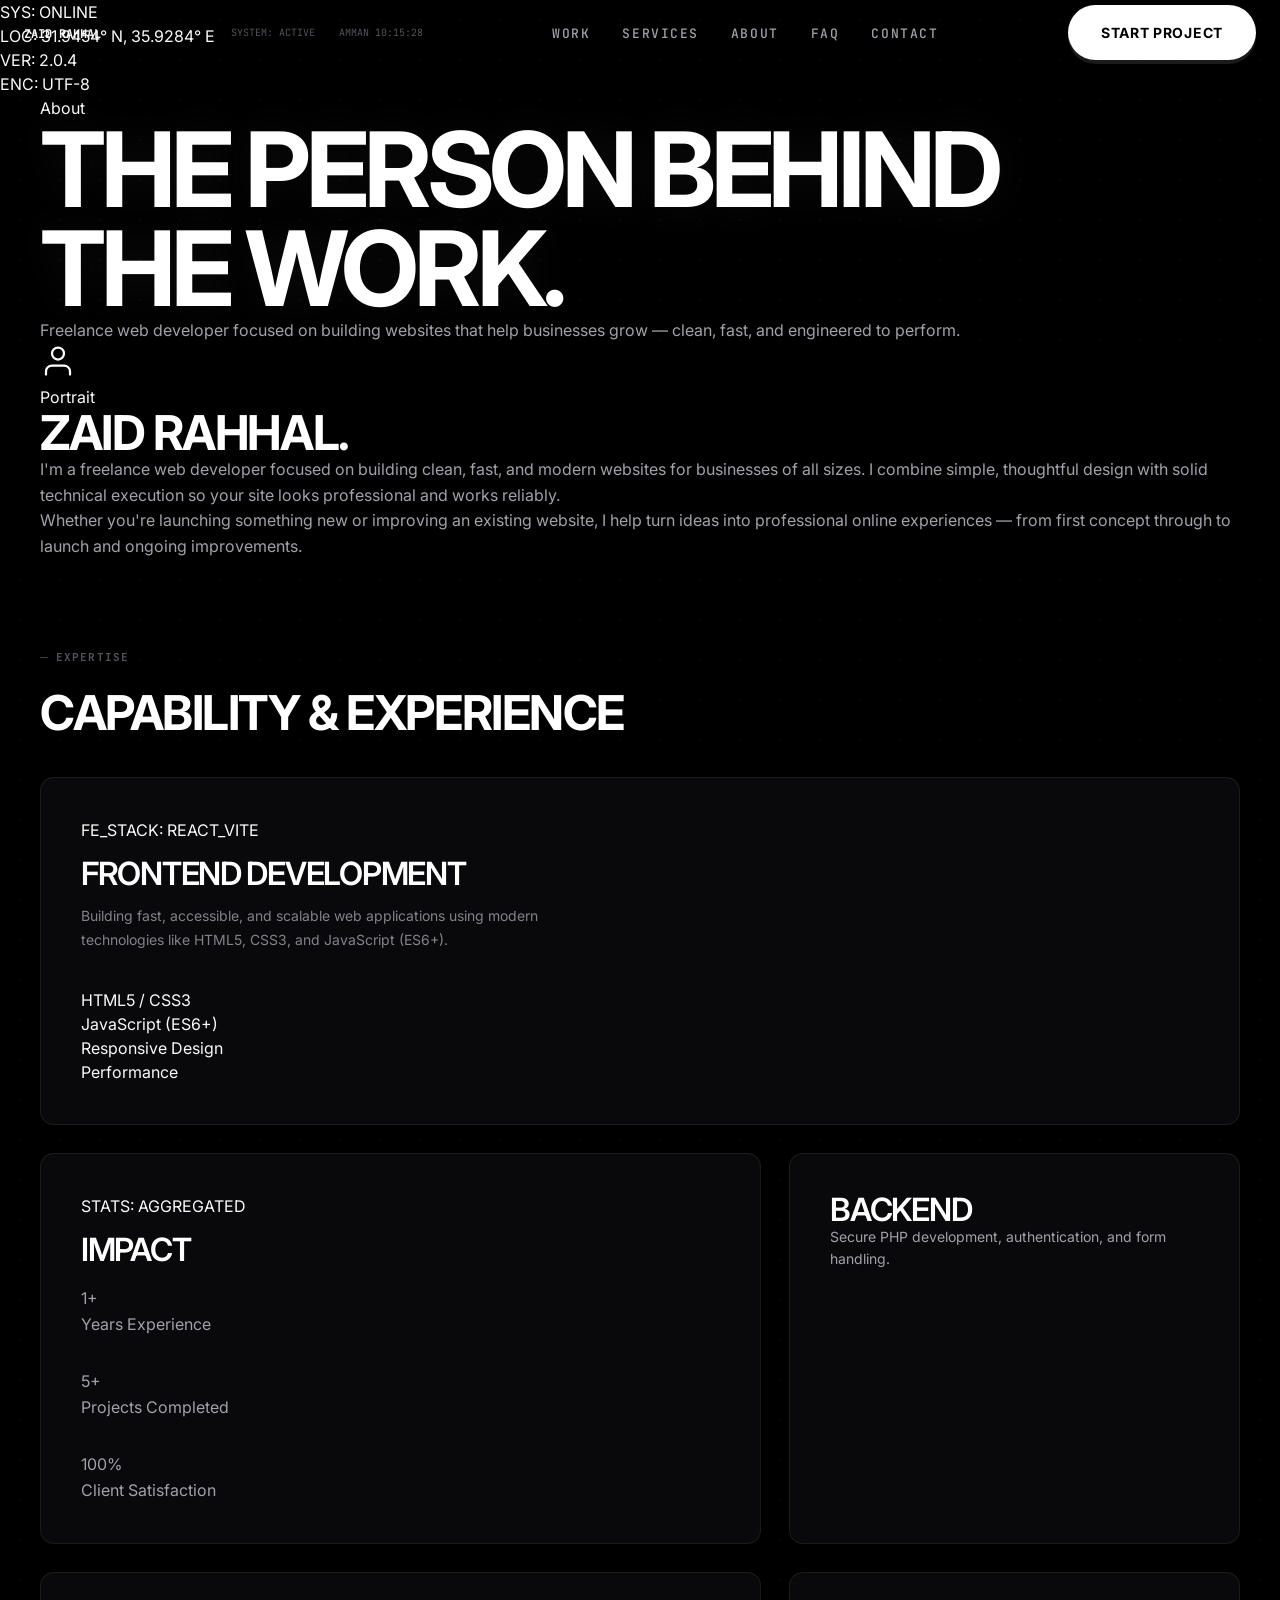
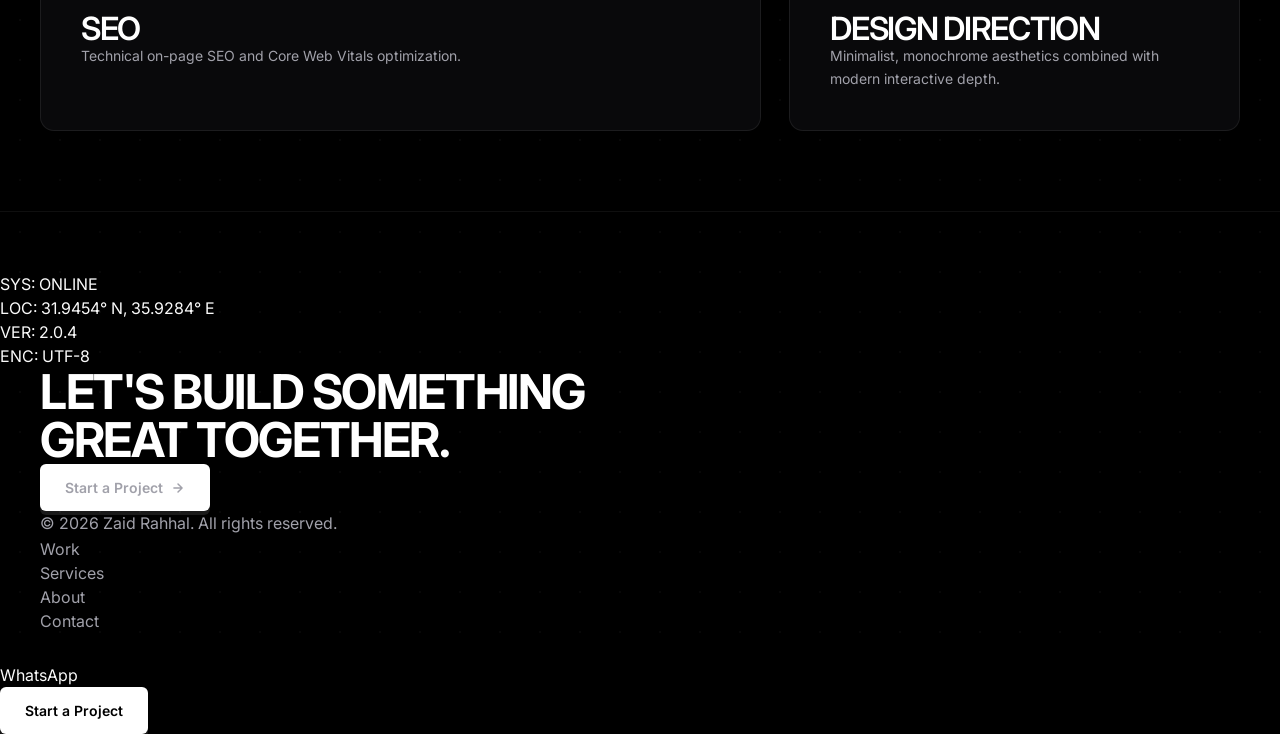
==== commit 33947409: "before the big change" ====
--- a/about.html
+++ b/about.html
@@ -38,6 +38,7 @@
       <li><a href="work.html">Work</a></li>
       <li><a href="services.html">Services</a></li>
       <li><a href="about.html">About</a></li>
+      <li><a href="faq.html">FAQ</a></li>
       <li><a href="contact.html">Contact</a></li>
     </ul>
     <div class="nav__actions">
@@ -54,6 +55,7 @@
   <a href="work.html">Work</a>
   <a href="services.html">Services</a>
   <a href="about.html">About</a>
+  <a href="faq.html">FAQ</a>
   <a href="contact.html">Contact</a>
   <a href="contact.html" class="btn btn-primary">Start Project</a>
 </div>
@@ -93,10 +95,10 @@
     <div class="about-content">
       <h2 class="fade-up">Zaid Rahhal.</h2>
       <p class="fade-up delay-1">
-        I specialise in building high-performing websites for businesses that are serious about their online presence. I combine clean design with solid technical execution to deliver sites that don't just look great — they work.
+        I'm a freelance web developer focused on building clean, fast, and modern websites for businesses of all sizes. I combine simple, thoughtful design with solid technical execution so your site looks professional and works reliably.
       </p>
       <p class="fade-up delay-2">
-        I work closely with clients to understand their goals, their audience, and what success actually looks like for their business. Every project I take on gets my full attention.
+        Whether you're launching something new or improving an existing website, I help turn ideas into professional online experiences — from first concept through to launch and ongoing improvements.
       </p>
     </div>
 
--- a/assets/css/styles.css
+++ b/assets/css/styles.css
@@ -1,3 +1,998 @@
+/* ============================================
+   ZAID RAHHAL — Precision UI System
+   ============================================ */
+
+:root {
+  --bg:           #000000;
+  --zinc-950:     #09090b;
+  --zinc-900:     #18181b;
+  --zinc-800:     #27272a;
+  --zinc-700:     #3f3f46;
+  --text:         #fafafa;
+  --text-muted:   #a1a1aa;
+  --text-dim:     #52525b;
+  --border:       rgba(255, 255, 255, 0.08);
+
+  --font-sans:    "Inter", system-ui, -apple-system, BlinkMacSystemFont, sans-serif;
+  --font-mono:    "JetBrains Mono", ui-monospace, SFMono-Regular, Menlo, monospace;
+
+  --ease:         cubic-bezier(0.2, 0, 0, 1);
+  --container:    1180px;
+}
+
+/* --- Reset / Base --- */
+*, *::before, *::after { box-sizing: border-box; margin: 0; padding: 0; }
+
+body {
+  font-family: var(--font-sans);
+  background: var(--bg);
+  color: var(--text);
+  line-height: 1.5;
+  overflow-x: hidden;
+  -webkit-font-smoothing: antialiased;
+}
+
+section, .hero, .page-hero {
+  background-image: radial-gradient(rgba(255,255,255,0.03) 1px, transparent 0);
+  background-size: 40px 40px;
+}
+
+img { display: block; max-width: 100%; height: auto; }
+a { text-decoration: none; color: inherit; transition: color 0.25s var(--ease); }
+ul { list-style: none; }
+
+:where(h1, h2, h3, h4, p, ul, li) { margin: 0; }
+
+/* --- Typography --- */
+h1, h2, h3, h4 {
+  font-weight: 700;
+  letter-spacing: -0.03em;
+  color: #fff;
+  text-transform: uppercase;
+}
+
+/* global H1 max 64px, hero overrides below */
+h1 {
+  font-size: clamp(2.4rem, 4vw, 4rem);
+  line-height: 0.95;
+}
+
+/* H2 max 40px */
+h2 {
+  font-size: clamp(1.8rem, 3vw, 2.5rem);
+}
+
+/* H3 = 24px */
+h3 {
+  font-size: 1.5rem;
+  font-weight: 600;
+}
+
+/* Body = 16px */
+p  {
+  font-size: 1rem;
+  color: var(--text-muted);
+  line-height: 1.6;
+}
+
+/* Labels = 12px */
+.section-label {
+  display: inline-flex;
+  align-items: center;
+  gap: 8px;
+  font-family: var(--font-mono);
+  font-size: 0.75rem;
+  font-weight: 700;
+  text-transform: uppercase;
+  letter-spacing: 0.1em;
+  color: var(--text-dim);
+  margin-bottom: 24px;
+}
+
+.section-label::before {
+  content: "";
+  width: 8px;
+  height: 1px;
+  background: var(--zinc-700);
+}
+
+.section-icon {
+  display: inline-flex;
+  align-items: center;
+  justify-content: center;
+  width: 16px;
+  height: 16px;
+  border-radius: 999px;
+  border: 1px solid rgba(255,255,255,0.2);
+  font-size: 10px;
+}
+
+.section-heading {
+  margin-bottom: 36px;
+}
+
+.section-sub {
+  margin-bottom: 60px;
+  max-width: 60ch;
+}
+
+/* --- Layout --- */
+.container {
+  max-width: var(--container);
+  margin: 0 auto;
+  padding: 0 40px;
+}
+
+.section {
+  padding: 80px 0;
+  border-top: none;
+}
+
+.section--alt {
+  background: #09090b;
+}
+
+.testimonials {
+  padding: 80px 0;
+}
+
+/* --- Navigation --- */
+.nav {
+  position: fixed;
+  inset: 0 0 auto 0;
+  height: 64px;
+  background: transparent;
+  backdrop-filter: none;
+  border-bottom: none;
+  z-index: 1000;
+  display: flex;
+  align-items: center;
+}
+
+.nav__inner {
+  width: 100%;
+  max-width: var(--container);
+  margin: 0 auto;
+  padding: 0 24px;
+  display: flex;
+  align-items: center;
+  justify-content: space-between;
+  gap: 24px;
+}
+
+.nav__brand-name {
+  font-family: var(--font-mono);
+  font-size: 12px;
+  font-weight: 700;
+  text-transform: uppercase;
+}
+
+.nav__status {
+  display: flex;
+  align-items: center;
+  gap: 24px;
+  font-family: var(--font-mono);
+  font-size: 10px;
+  color: var(--text-dim);
+  text-transform: uppercase;
+}
+
+.nav__status-dot {
+  width: 4px;
+  height: 4px;
+  border-radius: 50%;
+  background: #00ff00;
+  box-shadow: 0 0 8px #00ff00;
+  animation: pulse 2s infinite;
+}
+
+.nav__links {
+  display: flex;
+  align-items: center;
+  gap: 32px;
+}
+
+.nav__links a {
+  font-family: var(--font-mono);
+  font-size: 12px;
+  letter-spacing: 0.12em;
+  text-transform: uppercase;
+  color: var(--text-muted);
+}
+
+.nav__links a:hover,
+.nav__links a.active {
+  color: #ffffff;
+}
+
+.nav__actions {
+  display: flex;
+  align-items: center;
+  gap: 16px;
+}
+
+.nav__hamburger {
+  display: none;
+  background: none;
+  border: 0;
+  cursor: pointer;
+  padding: 4px;
+}
+
+.nav__hamburger span {
+  display: block;
+  width: 22px;
+  height: 1px;
+  background: #fff;
+}
+
+.nav__hamburger span + span {
+  margin-top: 5px;
+}
+
+.nav__mobile-menu {
+  position: fixed;
+  inset: 0;
+  background: #000;
+  transform: translateX(100%);
+  transition: transform 0.4s ease;
+  display: flex;
+  flex-direction: column;
+  padding: 80px 24px 32px;
+  gap: 24px;
+  z-index: 1100;
+}
+
+.nav__mobile-menu.open {
+  transform: translateX(0);
+}
+
+.nav__mobile-close {
+  position: absolute;
+  top: 20px;
+  right: 24px;
+  background: none;
+  border: 0;
+  color: #fff;
+  font-size: 2rem;
+  cursor: pointer;
+}
+
+@media (max-width: 900px) {
+  .nav__links { display: none; }
+  .nav__hamburger { display: inline-flex; }
+}
+
+/* --- Buttons --- */
+.btn {
+  padding: 12px 24px;
+  border-radius: 6px;
+  font-size: 14px;
+  font-weight: 600;
+  display: inline-flex;
+  align-items: center;
+  gap: 8px;
+  cursor: pointer;
+  transition: all 0.2s var(--ease);
+  border: 1px solid transparent;
+}
+
+.btn-primary {
+  background: #ffffff;
+  color: #000000;
+  box-shadow: 0 4px 0 rgba(255,255,255,0.1);
+}
+
+.btn-primary:hover {
+  transform: translateY(-1px);
+  box-shadow: 0 10px 30px rgba(255,255,255,0.15);
+}
+
+.btn-secondary {
+  background: var(--zinc-900);
+  color: #fff;
+  border-color: var(--zinc-800);
+}
+
+.btn-secondary:hover {
+  background: var(--zinc-800);
+}
+
+.btn-pill {
+  border-radius: 50px;
+  padding: 16px 32px;
+  font-weight: 700;
+  text-transform: uppercase;
+  letter-spacing: 0.05em;
+  background: #ffffff;
+  color: #000000;
+}
+
+/* --- HERO --- */
+.hero {
+  position: relative;
+  min-height: 70vh;
+}
+
+.hero--center {
+  position: relative;
+  padding: 180px 0 200px;
+  text-align: center;
+  overflow: hidden;
+}
+
+.hero-glow {
+  position: absolute;
+  top: 50%;
+  left: 50%;
+  width: 900px;
+  height: 900px;
+  transform: translate(-50%, -50%);
+  background: radial-gradient(circle, rgba(255,255,255,0.06), transparent 60%);
+  filter: blur(120px);
+  pointer-events: none;
+}
+
+.hero__bg-glow {
+  position: absolute;
+  inset: 0;
+  background: radial-gradient(circle at center, rgba(255,255,255,0.08), transparent 60%);
+  filter: blur(40px);
+  pointer-events: none;
+}
+
+.hero__content {
+  max-width: 700px;
+  margin: 0 auto;
+  position: relative;
+  z-index: 2;
+}
+
+.hero__badge {
+  display: inline-flex;
+  align-items: center;
+  gap: 8px;
+  padding: 6px 12px;
+  border-radius: 999px;
+  border: 1px solid var(--border);
+  background: rgba(24,24,27,0.9);
+  font-family: var(--font-mono);
+  font-size: 0.7rem;
+  text-transform: uppercase;
+  letter-spacing: 0.12em;
+  color: var(--text-dim);
+  margin-bottom: 16px;
+}
+
+.hero__badge span {
+  font-size: 0.9rem;
+}
+
+.hero__title {
+  font-size: clamp(48px, 6vw, 72px);
+  line-height: 0.95;
+  letter-spacing: -0.04em;
+  text-transform: uppercase;
+  margin-bottom: 20px;
+}
+
+.hero__desc {
+  color: var(--text-muted);
+  font-size: 18px;
+  margin-bottom: 30px;
+}
+
+.hero__desc--sub {
+  font-size: 0.95rem;
+  margin-top: -8px;
+  margin-bottom: 0;
+  color: var(--text-dim);
+}
+
+.hero__actions {
+  display: flex;
+  gap: 16px;
+  justify-content: center;
+}
+
+.hero__float {
+  position: absolute;
+  width: 220px;
+  opacity: 0.75;
+}
+
+.hero-panel {
+  padding: 16px;
+  border-radius: 12px;
+  background: rgba(255,255,255,0.04);
+  backdrop-filter: blur(10px);
+  border: 1px solid rgba(255,255,255,0.08);
+  text-align: left;
+}
+
+.hero-panel h4 {
+  font-size: 13px;
+  letter-spacing: 0.08em;
+  text-transform: uppercase;
+  opacity: 0.7;
+  margin-bottom: 6px;
+}
+
+.hero-panel p {
+  font-size: 0.9rem;
+  line-height: 1.5;
+  color: var(--text-muted);
+}
+
+.hero-panel--left {
+  left: 7%;
+  top: 140px;
+  transform: rotate(-12deg);
+}
+
+.hero-panel--right {
+  right: 7%;
+  top: 160px;
+  transform: rotate(12deg);
+}
+
+@keyframes heroPanelFloatLeft {
+  0% { transform: translateY(0) rotate(-12deg); }
+  50% { transform: translateY(-12px) rotate(-12deg); }
+  100% { transform: translateY(0) rotate(-12deg); }
+}
+
+@keyframes heroPanelFloatRight {
+  0% { transform: translateY(0) rotate(12deg); }
+  50% { transform: translateY(-12px) rotate(12deg); }
+  100% { transform: translateY(0) rotate(12deg); }
+}
+
+.hero-panel--left {
+  animation: heroPanelFloatLeft 8s ease-in-out infinite;
+}
+
+.hero-panel--right {
+  animation: heroPanelFloatRight 8s ease-in-out infinite;
+}
+
+/* --- WORK SHOWCASE --- */
+.work-film {
+  padding: 80px 0;
+  border-top: 1px solid var(--border);
+}
+
+.project-specs {
+  display: flex;
+  gap: 48px;
+  padding-bottom: 24px;
+  border-bottom: 1px solid var(--border);
+  margin-bottom: 48px;
+}
+
+.spec-item {
+  display: flex;
+  flex-direction: column;
+  gap: 4px;
+  font-family: var(--font-mono);
+  font-size: 12px;
+}
+
+.spec-item .label {
+  color: var(--text-dim);
+  text-transform: uppercase;
+  font-size: 10px;
+  letter-spacing: 0.1em;
+}
+
+.work-film__inner {
+  display: grid;
+  grid-template-columns: 0.9fr 1.1fr;
+  gap: 60px;
+  align-items: center;
+}
+
+.outcome-badge {
+  display: inline-block;
+  padding: 6px 12px;
+  background: var(--zinc-900);
+  border: 1px solid var(--zinc-800);
+  color: #fff;
+  font-family: var(--font-mono);
+  font-size: 11px;
+  text-transform: uppercase;
+  letter-spacing: 0.1em;
+  margin-bottom: 24px;
+}
+
+.work-film__title {
+  font-size: 3rem;
+  margin-bottom: 20px;
+  font-weight: 600;
+}
+
+.work-film__desc {
+  color: var(--text-muted);
+  margin-bottom: 40px;
+  max-width: 45ch;
+  font-size: 1.1rem;
+  line-height: 1.6;
+}
+
+.work-film__metrics {
+  margin: 16px 0 24px;
+  font-family: var(--font-mono);
+  font-size: 0.8rem;
+  color: var(--text-muted);
+  display: flex;
+  flex-wrap: wrap;
+  gap: 12px;
+}
+
+.work-film__link {
+  font-family: var(--font-mono);
+  font-size: 12px;
+  font-weight: 700;
+  text-transform: uppercase;
+  color: #fff;
+  border-bottom: 1px solid var(--zinc-700);
+  padding-bottom: 4px;
+}
+
+.work-film__link:hover {
+  border-color: #fff;
+}
+
+.device-showcase {
+  position: relative;
+  perspective: 1000px;
+}
+
+.device-mac {
+  border-radius: 8px;
+  overflow: hidden;
+  border: 1px solid var(--border);
+  box-shadow: 0 40px 100px rgba(0,0,0,0.5);
+  transition: transform 0.6s var(--ease);
+  max-width: 520px;
+}
+
+.device-phone {
+  position: absolute;
+  bottom: -40px;
+  right: -10px;
+  width: 32%;
+  border-radius: 20px;
+  border: 4px solid var(--zinc-950);
+  box-shadow: 0 20px 50px rgba(0,0,0,0.8);
+  transition: transform 0.6s var(--ease);
+}
+
+.work-film:hover .device-mac { transform: translateY(-10px) rotateX(2deg); }
+.work-film:hover .device-phone { transform: translateY(-20px) rotateZ(-2deg); }
+
+/* Slight scale on project visuals */
+.work-film:hover .device-showcase {
+  transform: scale(1.03);
+  transition: transform 0.4s var(--ease);
+}
+
+/* --- Bento Grid --- */
+.bento-grid {
+  display: grid;
+  grid-template-columns: 1.6fr 1fr;
+  gap: 28px;
+  align-items: stretch;
+}
+
+/* add breathing room above grids under headings */
+.bento-grid,
+.services-grid,
+.testimonials-grid {
+  margin-top: 40px;
+}
+
+.bento-item {
+  padding: 32px;
+  border-radius: 14px;
+  border: 1px solid var(--border);
+  background: var(--zinc-950);
+  position: relative;
+  transition: border-color 0.4s, transform 0.3s var(--ease);
+  display: flex;
+  flex-direction: column;
+  justify-content: flex-start;
+  gap: 16px;
+}
+
+.bento-item:hover {
+  border-color: #27272a;
+  transform: translateY(-4px);
+}
+
+.bento-item--large {
+  grid-column: auto;
+  grid-row: span 2;
+}
+
+.bento-chart {
+  width: 100%;
+  height: 2px;
+  background: var(--zinc-800);
+  margin: 24px 0;
+  position: relative;
+  overflow: hidden;
+}
+
+.bento-chart__fill {
+  position: absolute;
+  top: 0;
+  left: 0;
+  height: 100%;
+  background: #fff;
+  transform: scaleX(0);
+  transform-origin: left;
+  transition: transform 1.5s var(--ease);
+}
+
+.visible .bento-chart__fill {
+  transform: scaleX(1);
+}
+
+.bento-item::after {
+  content: "";
+  position: absolute;
+  inset: 0;
+  border-radius: inherit;
+  background: radial-gradient(
+    600px circle at var(--mouse-x) var(--mouse-y),
+    rgba(255,255,255,0.08),
+    transparent 40%
+  );
+  opacity: 0;
+  transition: opacity 0.3s;
+  pointer-events: none;
+}
+
+.bento-item:hover::after {
+  opacity: 1;
+}
+
+.bento-item--large h2 {
+  max-width: 22ch;
+}
+
+/* Emphasize metric numbers */
+.bento-item__title {
+  font-size: 2rem; /* 32px */
+  line-height: 1;
+  letter-spacing: -0.04em;
+  color: #ffffff;
+}
+
+.bento-item__desc {
+  font-size: clamp(0.875rem, 1vw, 1rem); /* 14–16px */
+}
+
+/* Strong labels inside bento cards */
+.bento-item strong {
+  display: block;
+  font-size: 28px;
+  margin: 6px 0 8px;
+}
+
+/* Smaller labels for metrics */
+.bento-item h4 {
+  font-size: 13px;
+  letter-spacing: 0.08em;
+  opacity: 0.6;
+}
+
+/* Optional divider styling inside cards */
+.bento-item hr {
+  opacity: 0.35;
+  margin: 18px 0;
+}
+
+/* Big card content tuning */
+.bento-item--large p {
+  max-width: 60ch;
+  line-height: 1.7;
+  opacity: 0.8;
+}
+
+.bento-item--large h2,
+.bento-item--large h3 {
+  margin-bottom: 14px;
+}
+
+/* Mini stat line under problem text */
+.bento-item__meta {
+  display: flex;
+  flex-wrap: wrap;
+  gap: 12px;
+  margin-top: 4px;
+  font-family: var(--font-mono);
+  font-size: 0.75rem;
+  text-transform: uppercase;
+  letter-spacing: 0.08em;
+  color: var(--text-dim);
+}
+
+/* --- Services --- */
+.service-card {
+  padding: 32px;
+  border-radius: 12px;
+  border: 1px solid var(--border);
+  background: var(--zinc-950);
+  transition: transform 0.3s ease, border-color 0.3s ease;
+}
+
+.service-card:hover {
+  transform: translateY(-6px);
+  border-color: rgba(255,255,255,0.2);
+}
+
+/* --- Testimonials --- */
+.testimonials-grid {
+  display: grid;
+  grid-template-columns: repeat(3, 1fr);
+  gap: 24px;
+  margin-top: 60px;
+}
+
+.testimonial-card {
+  padding: 32px;
+  border-radius: 12px;
+  border: 1px solid var(--border);
+  background: var(--zinc-950);
+  display: flex;
+  flex-direction: column;
+  gap: 10px;
+}
+
+.testimonial-card__quote {
+  font-size: 0.95rem;
+  line-height: 1.6;
+  color: var(--text-muted);
+}
+
+.testimonial-card__name {
+  font-weight: 600;
+  margin-top: 4px;
+}
+
+.testimonial-card__role {
+  font-size: 0.9rem;
+  color: var(--text-dim);
+}
+
+.testimonial-card__logo {
+  margin-bottom: 10px;
+}
+
+.testimonial-card__rating {
+  font-size: 0.85rem;
+  color: #facc15;
+  margin-bottom: 10px;
+}
+
+/* --- FAQ Layout --- */
+.faq-layout {
+  display: grid;
+  grid-template-columns: 420px 1fr;
+  gap: 80px;
+  align-items: flex-start;
+}
+
+.faq-cta {
+  background: #0a0a0a;
+  border: 1px solid rgba(255,255,255,0.08);
+  padding: 48px;
+  border-radius: 12px;
+  position: sticky;
+  top: 120px;
+  height: fit-content;
+}
+
+.faq-logo {
+  width: 56px;
+  height: 56px;
+  border-radius: 50%;
+  background: #fff;
+  color: #000;
+  display: flex;
+  align-items: center;
+  justify-content: center;
+  font-weight: 700;
+  margin-bottom: 24px;
+}
+
+.faq-cta h3 {
+  font-size: 32px;
+  margin-bottom: 32px;
+}
+
+.faq-title {
+  font-size: 48px;
+  line-height: 1.1;
+  margin-bottom: 40px;
+}
+
+.faq-item {
+  border-top: 1px solid rgba(255,255,255,0.08);
+  padding: 24px 0;
+}
+
+.faq-question {
+  width: 100%;
+  background: none;
+  border: none;
+  color: #fff;
+  font-size: 18px;
+  display: flex;
+  justify-content: space-between;
+  align-items: center;
+  cursor: pointer;
+  text-align: left;
+}
+
+.faq-answer {
+  max-height: 0;
+  overflow: hidden;
+  transition: max-height 0.3s ease;
+}
+
+.faq-answer p {
+  margin-top: 16px;
+  color: #a1a1aa;
+}
+
+.faq-arrow {
+  font-size: 16px;
+  transition: transform 0.3s ease;
+}
+
+.faq-item.open .faq-arrow {
+  transform: rotate(180deg);
+}
+
+.faq-item.open .faq-answer {
+  max-height: 500px;
+}
+
+/* --- Footer --- */
+.footer {
+  border-top: 1px solid rgba(255,255,255,0.06);
+  padding: 60px 0 30px;
+  background: #000000;
+}
+
+.footer-grid {
+  display: grid;
+  grid-template-columns: 1fr 1fr 1fr;
+  gap: 40px;
+  padding: 120px 0;
+}
+
+.footer-left ul {
+  list-style: none;
+  padding: 0;
+  margin: 0;
+}
+
+.footer-left li {
+  margin-bottom: 12px;
+  font-size: 14px;
+}
+
+.footer-links a {
+  display: block;
+  margin-bottom: 10px;
+  color: #ffffff;
+  text-decoration: none;
+  font-size: 14px;
+}
+
+.footer-center p {
+  margin-bottom: 10px;
+  color: #a1a1aa;
+  font-size: 14px;
+}
+
+.footer-socials {
+  display: flex;
+  gap: 14px;
+  margin-top: 20px;
+}
+
+.footer-socials a {
+  width: 44px;
+  height: 44px;
+  border-radius: 50%;
+  background: #111;
+  display: flex;
+  align-items: center;
+  justify-content: center;
+  font-size: 12px;
+  color: #fff;
+  transition: all 0.25s;
+}
+
+.footer-socials a:hover {
+  background: #1f1f1f;
+  transform: translateY(-3px);
+}
+
+.footer-cta {
+  max-width: 320px;
+}
+
+.footer-cta h2 {
+  font-size: 42px;
+  margin-bottom: 20px;
+}
+
+.footer-cta p {
+  color: #a1a1aa;
+  margin-bottom: 28px;
+  line-height: 1.6;
+}
+
+.footer-btn {
+  display: inline-block;
+}
+
+.footer-bottom {
+  margin-top: 40px;
+  padding-top: 20px;
+  border-top: 1px solid rgba(255,255,255,0.08);
+  text-align: center;
+  font-size: 13px;
+  color: var(--text-dim);
+}
+
+/* --- Responsive --- */
+@media (max-width: 1200px) {
+  .bento-grid { grid-template-columns: repeat(3, 1fr); }
+}
+
+@media (max-width: 1024px) {
+  .hero__layout,
+  .work-film__inner {
+    grid-template-columns: 1fr;
+    gap: 48px;
+  }
+  .device-phone { display: none; }
+}
+
+@media (max-width: 768px) {
+  .container { padding: 0 20px; }
+  .hero { padding-top: 96px; }
+}
+
+@media (max-width: 480px) {
+  .container { padding: 0 16px; }
+}
+
+/* --- Animations --- */
+.fade-up {
+  opacity: 0;
+  transform: translateY(20px);
+  transition: opacity 0.8s var(--ease), transform 0.8s var(--ease);
+}
+
+.fade-up.visible {
+  opacity: 1;
+  transform: translateY(0);
+}
+
+@keyframes pulse {
+  0% { opacity: 1; }
+  50% { opacity: 0.4; }
+  100% { opacity: 1; }
+}
+
 /* ============================================
    ZAID RAHHAL — Precision UI System v5.0
    Product Designer's Flagship Case Studies
@@ -67,11 +1062,8 @@
 /* --- Layout --- */
 .container { max-width: var(--container); margin: 0 auto; padding: 0 40px; }
 .section {
-  padding: 120px 0;
+  padding: 80px 0;
   border-top: none;
-}
-.section + .section {
-  margin-top: 40px;
 }
 .section--alt { background: var(--zinc-950); }
 
@@ -82,6 +1074,17 @@
 .section-sub {
   margin-bottom: 60px;
   max-width: 50ch;
+}
+
+.section-divider {
+  height: 1px;
+  background: linear-gradient(
+    90deg,
+    transparent,
+    rgba(255,255,255,0.2),
+    transparent
+  );
+  margin: 120px 0;
 }
 
 /* --- Navigation --- */
@@ -258,8 +1261,8 @@
 /* --- Bento Grid --- */
 .bento-grid {
   display: grid;
-  grid-template-columns: repeat(3, 1fr);
-  gap: 32px;
+  grid-template-columns: 1.6fr 1fr;
+  gap: 28px;
 }
 .bento-item {
   padding: 40px;
@@ -375,4 +1378,144 @@
   }
   .bento-item--large h2 {
     max-width: 22ch;
-  }+  }
+
+/* --- Hero Trust Strip --- */
+.hero-trust-strip {
+  display: flex;
+  align-items: center;
+  justify-content: space-between;
+  gap: 24px;
+  padding: 16px 24px;
+  border-radius: 999px;
+  border: 1px solid var(--border);
+  background: rgba(9, 9, 11, 0.9);
+  backdrop-filter: blur(16px);
+}
+
+.hero-trust-strip__label {
+  font-size: 0.9rem;
+  color: var(--text-muted);
+}
+
+.hero-trust-strip__metrics {
+  display: flex;
+  flex-wrap: wrap;
+  gap: 12px;
+}
+
+.hero-trust-strip__metrics .trust-metric {
+  padding: 8px 12px;
+  border-radius: 999px;
+  border: 1px solid var(--border);
+  background: rgba(24,24,27,0.9);
+  font-family: var(--font-mono);
+  font-size: 0.7rem;
+  text-transform: uppercase;
+  letter-spacing: 0.08em;
+  color: var(--text-dim);
+}
+
+/* --- Services Grid --- */
+.services-grid {
+  display: grid;
+  grid-template-columns: repeat(3, minmax(0, 1fr));
+  gap: 24px;
+}
+
+/* --- Process Section --- */
+.process-grid {
+  display: grid;
+  grid-template-columns: repeat(5, minmax(0, 1fr));
+  gap: 24px;
+  margin-top: 40px;
+}
+
+.process-step {
+  padding: 24px;
+  border-radius: 12px;
+  border: 1px solid var(--border);
+  background: var(--zinc-950);
+  position: relative;
+}
+
+.process-step__num {
+  font-family: var(--font-mono);
+  font-size: 0.8rem;
+  letter-spacing: 0.18em;
+  text-transform: uppercase;
+  color: var(--text-dim);
+  margin-bottom: 12px;
+}
+
+.process-step__title {
+  margin-bottom: 12px;
+}
+
+.process-step__desc {
+  font-size: 0.95rem;
+}
+
+/* Visual flow between steps */
+.process-step::after {
+  content: "→";
+  position: absolute;
+  right: -12px;
+  top: 50%;
+  transform: translateY(-50%);
+  font-family: var(--font-mono);
+  font-size: 0.75rem;
+  opacity: 0.4;
+}
+
+.process-step:last-child::after {
+  content: "";
+}
+
+/* --- Final CTA --- */
+.final-cta {
+  text-align: center;
+  display: flex;
+  flex-direction: column;
+  align-items: center;
+}
+
+@media (max-width: 1024px) {
+  .hero-trust-strip {
+    flex-direction: column;
+    align-items: flex-start;
+  }
+
+  .process-grid {
+    grid-template-columns: repeat(2, minmax(0, 1fr));
+  }
+}
+
+@media (max-width: 640px) {
+  .process-grid {
+    grid-template-columns: 1fr;
+  }
+}
+
+/* --- Diagram Icon --- */
+.diagram-icon {
+  width: 56px;
+  height: 56px;
+  display: flex;
+  align-items: center;
+  justify-content: center;
+  margin-bottom: 20px;
+  opacity: 0.85;
+  align-self: flex-start;
+}
+
+.diagram-icon svg {
+  width: 26px;
+  height: 26px;
+  stroke-width: 1.5;
+  opacity: 0.7;
+}
+
+.bento-item .diagram-icon {
+  opacity: 0.7;
+}
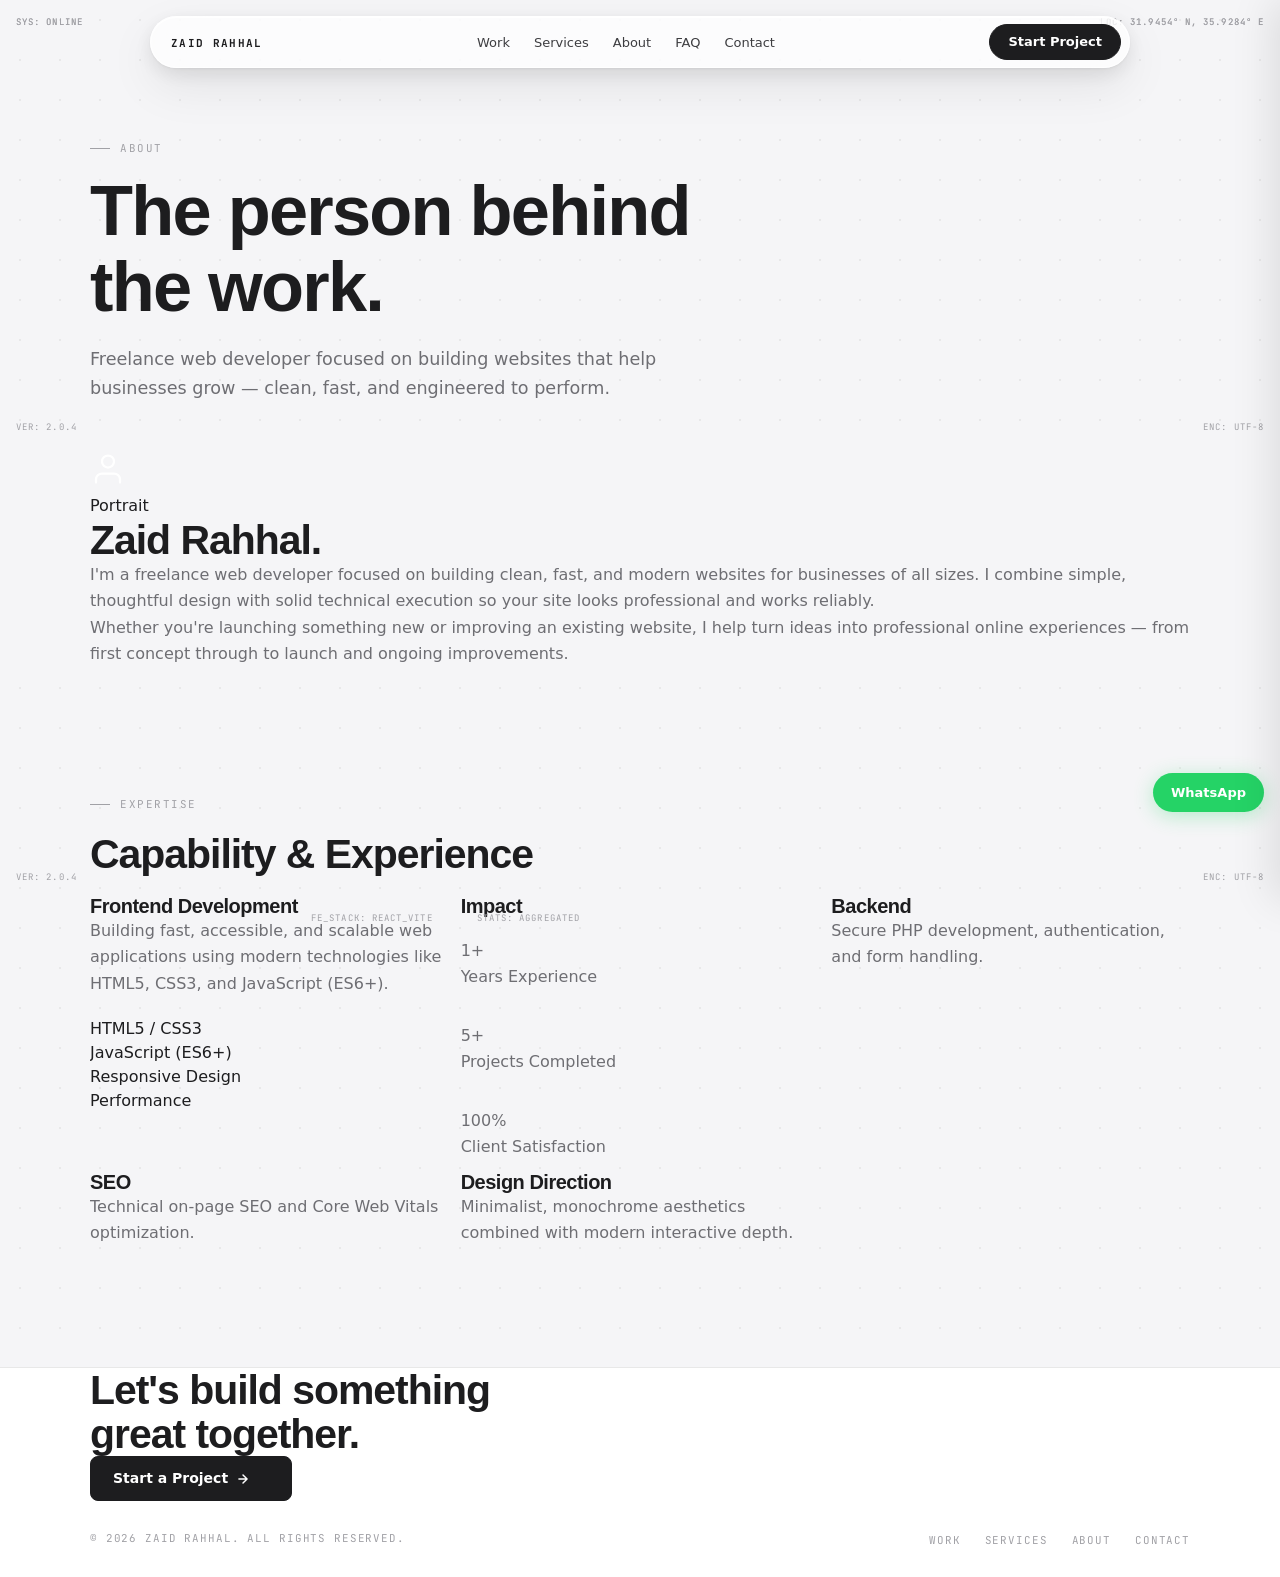
==== commit 706c2bbd: "Remove navbar status bar (system status, location, time) Stripped nav__status block from all 6 pages" ====
--- a/about.html
+++ b/about.html
@@ -24,17 +24,7 @@
     <a href="index.html" class="nav__brand">
       <span class="nav__brand-name">Zaid Rahhal</span>
     </a>
-    <div class="nav__status">
-      <div class="nav__status-item">
-        <span class="nav__status-dot"></span>
-        <span>System: Active</span>
-      </div>
-      <div class="nav__status-item">
-        <span>Amman</span>
-        <span id="localTime">00:00:00</span>
-      </div>
-    </div>
-    <ul class="nav__links">
+      <ul class="nav__links">
       <li><a href="work.html">Work</a></li>
       <li><a href="services.html">Services</a></li>
       <li><a href="about.html">About</a></li>
--- a/assets/css/styles.css
+++ b/assets/css/styles.css
@@ -1,119 +1,149 @@
-/* ============================================
-   ZAID RAHHAL — Precision UI System
-   ============================================ */
-
+/* =============================================
+   ZAID RAHHAL — Precision Light v5
+   Apple × Engineering × Syne × DM Sans
+   ============================================= */
+
+/* --- Design Tokens --- */
 :root {
-  --bg:           #000000;
-  --zinc-950:     #09090b;
-  --zinc-900:     #18181b;
-  --zinc-800:     #27272a;
-  --zinc-700:     #3f3f46;
-  --text:         #fafafa;
-  --text-muted:   #a1a1aa;
-  --text-dim:     #52525b;
-  --border:       rgba(255, 255, 255, 0.08);
-
-  --font-sans:    "Inter", system-ui, -apple-system, BlinkMacSystemFont, sans-serif;
-  --font-mono:    "JetBrains Mono", ui-monospace, SFMono-Regular, Menlo, monospace;
-
-  --ease:         cubic-bezier(0.2, 0, 0, 1);
-  --container:    1180px;
-}
-
-/* --- Reset / Base --- */
+  --bg:          #f5f5f7;
+  --card:        #ffffff;
+  --surface-2:   #f0f0f5;
+
+  --text:        #1d1d1f;
+  --text-2:      #3d3d40;
+  --muted:       #6e6e73;
+  --dim:         #a1a1a6;
+
+  --border:      rgba(0,0,0,0.09);
+  --border-hi:   rgba(0,0,0,0.18);
+  --accent:      #2563eb;
+
+  --font-display: "Syne", sans-serif;
+  --font-body:    "DM Sans", system-ui, -apple-system, sans-serif;
+  --font-mono:    "JetBrains Mono", ui-monospace, monospace;
+
+  --ease:        cubic-bezier(0.2, 0, 0, 1);
+  --ease-out:    cubic-bezier(0.16, 1, 0.3, 1);
+
+  --container:   1180px;
+  --nav-h:       84px;
+  --r:           10px;
+  --r-lg:        16px;
+}
+
+/* --- Reset --- */
 *, *::before, *::after { box-sizing: border-box; margin: 0; padding: 0; }
 
+html {
+  scroll-behavior: smooth;
+  scroll-padding-top: var(--nav-h);
+}
+
 body {
-  font-family: var(--font-sans);
+  font-family: var(--font-body);
   background: var(--bg);
   color: var(--text);
   line-height: 1.5;
   overflow-x: hidden;
   -webkit-font-smoothing: antialiased;
-}
-
+  -moz-osx-font-smoothing: grayscale;
+}
+
+img { display: block; max-width: 100%; height: auto; }
+a { text-decoration: none; color: inherit; transition: color 0.2s var(--ease); }
+ul { list-style: none; }
+button { font-family: inherit; }
+:where(h1, h2, h3, h4, p, ul, li) { margin: 0; }
+
+/* Subtle dot grid on all sections */
 section, .hero, .page-hero {
-  background-image: radial-gradient(rgba(255,255,255,0.03) 1px, transparent 0);
+  background-image: radial-gradient(rgba(0,0,0,0.055) 1px, transparent 0);
   background-size: 40px 40px;
 }
 
-img { display: block; max-width: 100%; height: auto; }
-a { text-decoration: none; color: inherit; transition: color 0.25s var(--ease); }
-ul { list-style: none; }
-
-:where(h1, h2, h3, h4, p, ul, li) { margin: 0; }
+/* --- Scroll Progress --- */
+.scroll-progress {
+  position: fixed;
+  top: 0; left: 0;
+  height: 2px;
+  width: 0%;
+  background: var(--text);
+  z-index: 9999;
+  transition: width 0.1s linear;
+}
 
 /* --- Typography --- */
 h1, h2, h3, h4 {
+  font-family: var(--font-display);
   font-weight: 700;
-  letter-spacing: -0.03em;
-  color: #fff;
-  text-transform: uppercase;
-}
-
-/* global H1 max 64px, hero overrides below */
-h1 {
-  font-size: clamp(2.4rem, 4vw, 4rem);
-  line-height: 0.95;
-}
-
-/* H2 max 40px */
-h2 {
-  font-size: clamp(1.8rem, 3vw, 2.5rem);
-}
-
-/* H3 = 24px */
-h3 {
-  font-size: 1.5rem;
-  font-weight: 600;
-}
-
-/* Body = 16px */
-p  {
+  letter-spacing: -0.025em;
+  color: var(--text);
+  line-height: 1.08;
+  text-transform: none;
+}
+
+h1 { font-size: clamp(2.5rem, 5vw, 4.5rem); }
+h2 { font-size: clamp(1.9rem, 3.2vw, 2.8rem); }
+h3 { font-size: 1.25rem; }
+
+p {
   font-size: 1rem;
-  color: var(--text-muted);
-  line-height: 1.6;
-}
-
-/* Labels = 12px */
+  color: var(--muted);
+  line-height: 1.65;
+}
+
 .section-label {
   display: inline-flex;
   align-items: center;
-  gap: 8px;
-  font-family: var(--font-mono);
-  font-size: 0.75rem;
-  font-weight: 700;
+  gap: 10px;
+  font-family: var(--font-mono);
+  font-size: 0.68rem;
+  font-weight: 400;
   text-transform: uppercase;
-  letter-spacing: 0.1em;
-  color: var(--text-dim);
-  margin-bottom: 24px;
+  letter-spacing: 0.14em;
+  color: var(--dim);
+  margin-bottom: 20px;
 }
 
 .section-label::before {
   content: "";
-  width: 8px;
+  width: 20px;
   height: 1px;
-  background: var(--zinc-700);
-}
-
-.section-icon {
-  display: inline-flex;
-  align-items: center;
-  justify-content: center;
-  width: 16px;
-  height: 16px;
-  border-radius: 999px;
-  border: 1px solid rgba(255,255,255,0.2);
-  font-size: 10px;
-}
-
-.section-heading {
-  margin-bottom: 36px;
-}
+  background: var(--dim);
+}
+
+/* Section header sequenced reveal:
+   1. line expands scaleX(0→1) immediately
+   2. label text color-fades in after 220ms
+   3. section-heading uses existing fade-up delay-1 (translateY+opacity)
+   Using color:transparent instead of opacity so ::before isn't hidden by parent */
+.section-label.fade-up {
+  opacity: 1;
+  transform: none;
+  color: transparent;
+  transition: color 0.4s var(--ease-out) 0.22s;
+}
+
+.section-label.fade-up.visible {
+  color: var(--dim);
+}
+
+.section-label.fade-up::before {
+  transform: scaleX(0);
+  transform-origin: left center;
+  transition: transform 0.3s var(--ease-out);
+}
+
+.section-label.fade-up.visible::before {
+  transform: scaleX(1);
+}
+
+.section-heading { margin-bottom: 20px; }
 
 .section-sub {
-  margin-bottom: 60px;
-  max-width: 60ch;
+  margin-bottom: 48px;
+  max-width: 55ch;
+  color: var(--muted);
 }
 
 /* --- Layout --- */
@@ -123,1399 +153,2770 @@
   padding: 0 40px;
 }
 
-.section {
-  padding: 80px 0;
-  border-top: none;
-}
-
+.section { padding: 120px 0; position: relative; }
+
+.section--alt { background: var(--card); }
+
+/* Override dot grid for card/white sections */
 .section--alt {
-  background: #09090b;
-}
-
-.testimonials {
-  padding: 80px 0;
-}
-
-/* --- Navigation --- */
-.nav {
-  position: fixed;
-  inset: 0 0 auto 0;
-  height: 64px;
-  background: transparent;
-  backdrop-filter: none;
-  border-bottom: none;
-  z-index: 1000;
-  display: flex;
-  align-items: center;
-}
-
-.nav__inner {
-  width: 100%;
-  max-width: var(--container);
-  margin: 0 auto;
-  padding: 0 24px;
-  display: flex;
-  align-items: center;
-  justify-content: space-between;
-  gap: 24px;
-}
-
-.nav__brand-name {
-  font-family: var(--font-mono);
-  font-size: 12px;
-  font-weight: 700;
-  text-transform: uppercase;
-}
-
-.nav__status {
-  display: flex;
-  align-items: center;
-  gap: 24px;
-  font-family: var(--font-mono);
-  font-size: 10px;
-  color: var(--text-dim);
-  text-transform: uppercase;
-}
-
-.nav__status-dot {
-  width: 4px;
-  height: 4px;
-  border-radius: 50%;
-  background: #00ff00;
-  box-shadow: 0 0 8px #00ff00;
-  animation: pulse 2s infinite;
-}
-
-.nav__links {
-  display: flex;
-  align-items: center;
-  gap: 32px;
-}
-
-.nav__links a {
-  font-family: var(--font-mono);
-  font-size: 12px;
-  letter-spacing: 0.12em;
-  text-transform: uppercase;
-  color: var(--text-muted);
-}
-
-.nav__links a:hover,
-.nav__links a.active {
-  color: #ffffff;
-}
-
-.nav__actions {
-  display: flex;
-  align-items: center;
-  gap: 16px;
-}
-
-.nav__hamburger {
-  display: none;
-  background: none;
-  border: 0;
-  cursor: pointer;
-  padding: 4px;
-}
-
-.nav__hamburger span {
-  display: block;
-  width: 22px;
-  height: 1px;
-  background: #fff;
-}
-
-.nav__hamburger span + span {
-  margin-top: 5px;
-}
-
-.nav__mobile-menu {
-  position: fixed;
-  inset: 0;
-  background: #000;
-  transform: translateX(100%);
-  transition: transform 0.4s ease;
-  display: flex;
-  flex-direction: column;
-  padding: 80px 24px 32px;
-  gap: 24px;
-  z-index: 1100;
-}
-
-.nav__mobile-menu.open {
-  transform: translateX(0);
-}
-
-.nav__mobile-close {
-  position: absolute;
-  top: 20px;
-  right: 24px;
-  background: none;
-  border: 0;
-  color: #fff;
-  font-size: 2rem;
-  cursor: pointer;
-}
-
-@media (max-width: 900px) {
-  .nav__links { display: none; }
-  .nav__hamburger { display: inline-flex; }
-}
-
-/* --- Buttons --- */
-.btn {
-  padding: 12px 24px;
-  border-radius: 6px;
-  font-size: 14px;
-  font-weight: 600;
-  display: inline-flex;
-  align-items: center;
-  gap: 8px;
-  cursor: pointer;
-  transition: all 0.2s var(--ease);
-  border: 1px solid transparent;
-}
-
-.btn-primary {
-  background: #ffffff;
-  color: #000000;
-  box-shadow: 0 4px 0 rgba(255,255,255,0.1);
-}
-
-.btn-primary:hover {
-  transform: translateY(-1px);
-  box-shadow: 0 10px 30px rgba(255,255,255,0.15);
-}
-
-.btn-secondary {
-  background: var(--zinc-900);
-  color: #fff;
-  border-color: var(--zinc-800);
-}
-
-.btn-secondary:hover {
-  background: var(--zinc-800);
-}
-
-.btn-pill {
-  border-radius: 50px;
-  padding: 16px 32px;
-  font-weight: 700;
-  text-transform: uppercase;
-  letter-spacing: 0.05em;
-  background: #ffffff;
-  color: #000000;
-}
-
-/* --- HERO --- */
-.hero {
-  position: relative;
-  min-height: 70vh;
-}
-
-.hero--center {
-  position: relative;
-  padding: 180px 0 200px;
-  text-align: center;
-  overflow: hidden;
-}
-
-.hero-glow {
-  position: absolute;
-  top: 50%;
-  left: 50%;
-  width: 900px;
-  height: 900px;
-  transform: translate(-50%, -50%);
-  background: radial-gradient(circle, rgba(255,255,255,0.06), transparent 60%);
-  filter: blur(120px);
-  pointer-events: none;
-}
-
-.hero__bg-glow {
-  position: absolute;
-  inset: 0;
-  background: radial-gradient(circle at center, rgba(255,255,255,0.08), transparent 60%);
-  filter: blur(40px);
-  pointer-events: none;
-}
-
-.hero__content {
-  max-width: 700px;
-  margin: 0 auto;
-  position: relative;
-  z-index: 2;
-}
-
-.hero__badge {
-  display: inline-flex;
-  align-items: center;
-  gap: 8px;
-  padding: 6px 12px;
-  border-radius: 999px;
-  border: 1px solid var(--border);
-  background: rgba(24,24,27,0.9);
-  font-family: var(--font-mono);
-  font-size: 0.7rem;
-  text-transform: uppercase;
-  letter-spacing: 0.12em;
-  color: var(--text-dim);
-  margin-bottom: 16px;
-}
-
-.hero__badge span {
-  font-size: 0.9rem;
-}
-
-.hero__title {
-  font-size: clamp(48px, 6vw, 72px);
-  line-height: 0.95;
-  letter-spacing: -0.04em;
-  text-transform: uppercase;
-  margin-bottom: 20px;
-}
-
-.hero__desc {
-  color: var(--text-muted);
-  font-size: 18px;
-  margin-bottom: 30px;
-}
-
-.hero__desc--sub {
-  font-size: 0.95rem;
-  margin-top: -8px;
-  margin-bottom: 0;
-  color: var(--text-dim);
-}
-
-.hero__actions {
-  display: flex;
-  gap: 16px;
-  justify-content: center;
-}
-
-.hero__float {
-  position: absolute;
-  width: 220px;
-  opacity: 0.75;
-}
-
-.hero-panel {
-  padding: 16px;
-  border-radius: 12px;
-  background: rgba(255,255,255,0.04);
-  backdrop-filter: blur(10px);
-  border: 1px solid rgba(255,255,255,0.08);
-  text-align: left;
-}
-
-.hero-panel h4 {
-  font-size: 13px;
-  letter-spacing: 0.08em;
-  text-transform: uppercase;
-  opacity: 0.7;
-  margin-bottom: 6px;
-}
-
-.hero-panel p {
-  font-size: 0.9rem;
-  line-height: 1.5;
-  color: var(--text-muted);
-}
-
-.hero-panel--left {
-  left: 7%;
-  top: 140px;
-  transform: rotate(-12deg);
-}
-
-.hero-panel--right {
-  right: 7%;
-  top: 160px;
-  transform: rotate(12deg);
-}
-
-@keyframes heroPanelFloatLeft {
-  0% { transform: translateY(0) rotate(-12deg); }
-  50% { transform: translateY(-12px) rotate(-12deg); }
-  100% { transform: translateY(0) rotate(-12deg); }
-}
-
-@keyframes heroPanelFloatRight {
-  0% { transform: translateY(0) rotate(12deg); }
-  50% { transform: translateY(-12px) rotate(12deg); }
-  100% { transform: translateY(0) rotate(12deg); }
-}
-
-.hero-panel--left {
-  animation: heroPanelFloatLeft 8s ease-in-out infinite;
-}
-
-.hero-panel--right {
-  animation: heroPanelFloatRight 8s ease-in-out infinite;
-}
-
-/* --- WORK SHOWCASE --- */
-.work-film {
-  padding: 80px 0;
-  border-top: 1px solid var(--border);
-}
-
-.project-specs {
-  display: flex;
-  gap: 48px;
-  padding-bottom: 24px;
-  border-bottom: 1px solid var(--border);
-  margin-bottom: 48px;
-}
-
-.spec-item {
-  display: flex;
-  flex-direction: column;
-  gap: 4px;
-  font-family: var(--font-mono);
-  font-size: 12px;
-}
-
-.spec-item .label {
-  color: var(--text-dim);
-  text-transform: uppercase;
-  font-size: 10px;
-  letter-spacing: 0.1em;
-}
-
-.work-film__inner {
-  display: grid;
-  grid-template-columns: 0.9fr 1.1fr;
-  gap: 60px;
-  align-items: center;
-}
-
-.outcome-badge {
-  display: inline-block;
-  padding: 6px 12px;
-  background: var(--zinc-900);
-  border: 1px solid var(--zinc-800);
-  color: #fff;
-  font-family: var(--font-mono);
-  font-size: 11px;
-  text-transform: uppercase;
-  letter-spacing: 0.1em;
-  margin-bottom: 24px;
-}
-
-.work-film__title {
-  font-size: 3rem;
-  margin-bottom: 20px;
-  font-weight: 600;
-}
-
-.work-film__desc {
-  color: var(--text-muted);
-  margin-bottom: 40px;
-  max-width: 45ch;
-  font-size: 1.1rem;
-  line-height: 1.6;
-}
-
-.work-film__metrics {
-  margin: 16px 0 24px;
-  font-family: var(--font-mono);
-  font-size: 0.8rem;
-  color: var(--text-muted);
-  display: flex;
-  flex-wrap: wrap;
-  gap: 12px;
-}
-
-.work-film__link {
-  font-family: var(--font-mono);
-  font-size: 12px;
-  font-weight: 700;
-  text-transform: uppercase;
-  color: #fff;
-  border-bottom: 1px solid var(--zinc-700);
-  padding-bottom: 4px;
-}
-
-.work-film__link:hover {
-  border-color: #fff;
-}
-
-.device-showcase {
-  position: relative;
-  perspective: 1000px;
-}
-
-.device-mac {
-  border-radius: 8px;
-  overflow: hidden;
-  border: 1px solid var(--border);
-  box-shadow: 0 40px 100px rgba(0,0,0,0.5);
-  transition: transform 0.6s var(--ease);
-  max-width: 520px;
-}
-
-.device-phone {
-  position: absolute;
-  bottom: -40px;
-  right: -10px;
-  width: 32%;
-  border-radius: 20px;
-  border: 4px solid var(--zinc-950);
-  box-shadow: 0 20px 50px rgba(0,0,0,0.8);
-  transition: transform 0.6s var(--ease);
-}
-
-.work-film:hover .device-mac { transform: translateY(-10px) rotateX(2deg); }
-.work-film:hover .device-phone { transform: translateY(-20px) rotateZ(-2deg); }
-
-/* Slight scale on project visuals */
-.work-film:hover .device-showcase {
-  transform: scale(1.03);
-  transition: transform 0.4s var(--ease);
-}
-
-/* --- Bento Grid --- */
-.bento-grid {
-  display: grid;
-  grid-template-columns: 1.6fr 1fr;
-  gap: 28px;
-  align-items: stretch;
-}
-
-/* add breathing room above grids under headings */
-.bento-grid,
-.services-grid,
-.testimonials-grid {
-  margin-top: 40px;
-}
-
-.bento-item {
-  padding: 32px;
-  border-radius: 14px;
-  border: 1px solid var(--border);
-  background: var(--zinc-950);
-  position: relative;
-  transition: border-color 0.4s, transform 0.3s var(--ease);
-  display: flex;
-  flex-direction: column;
-  justify-content: flex-start;
-  gap: 16px;
-}
-
-.bento-item:hover {
-  border-color: #27272a;
-  transform: translateY(-4px);
-}
-
-.bento-item--large {
-  grid-column: auto;
-  grid-row: span 2;
-}
-
-.bento-chart {
-  width: 100%;
-  height: 2px;
-  background: var(--zinc-800);
-  margin: 24px 0;
-  position: relative;
-  overflow: hidden;
-}
-
-.bento-chart__fill {
-  position: absolute;
-  top: 0;
-  left: 0;
-  height: 100%;
-  background: #fff;
-  transform: scaleX(0);
-  transform-origin: left;
-  transition: transform 1.5s var(--ease);
-}
-
-.visible .bento-chart__fill {
-  transform: scaleX(1);
-}
-
-.bento-item::after {
-  content: "";
-  position: absolute;
-  inset: 0;
-  border-radius: inherit;
-  background: radial-gradient(
-    600px circle at var(--mouse-x) var(--mouse-y),
-    rgba(255,255,255,0.08),
-    transparent 40%
-  );
-  opacity: 0;
-  transition: opacity 0.3s;
-  pointer-events: none;
-}
-
-.bento-item:hover::after {
-  opacity: 1;
-}
-
-.bento-item--large h2 {
-  max-width: 22ch;
-}
-
-/* Emphasize metric numbers */
-.bento-item__title {
-  font-size: 2rem; /* 32px */
-  line-height: 1;
-  letter-spacing: -0.04em;
-  color: #ffffff;
-}
-
-.bento-item__desc {
-  font-size: clamp(0.875rem, 1vw, 1rem); /* 14–16px */
-}
-
-/* Strong labels inside bento cards */
-.bento-item strong {
-  display: block;
-  font-size: 28px;
-  margin: 6px 0 8px;
-}
-
-/* Smaller labels for metrics */
-.bento-item h4 {
-  font-size: 13px;
-  letter-spacing: 0.08em;
-  opacity: 0.6;
-}
-
-/* Optional divider styling inside cards */
-.bento-item hr {
-  opacity: 0.35;
-  margin: 18px 0;
-}
-
-/* Big card content tuning */
-.bento-item--large p {
-  max-width: 60ch;
-  line-height: 1.7;
-  opacity: 0.8;
-}
-
-.bento-item--large h2,
-.bento-item--large h3 {
-  margin-bottom: 14px;
-}
-
-/* Mini stat line under problem text */
-.bento-item__meta {
-  display: flex;
-  flex-wrap: wrap;
-  gap: 12px;
-  margin-top: 4px;
-  font-family: var(--font-mono);
-  font-size: 0.75rem;
-  text-transform: uppercase;
-  letter-spacing: 0.08em;
-  color: var(--text-dim);
-}
-
-/* --- Services --- */
-.service-card {
-  padding: 32px;
-  border-radius: 12px;
-  border: 1px solid var(--border);
-  background: var(--zinc-950);
-  transition: transform 0.3s ease, border-color 0.3s ease;
-}
-
-.service-card:hover {
-  transform: translateY(-6px);
-  border-color: rgba(255,255,255,0.2);
-}
-
-/* --- Testimonials --- */
-.testimonials-grid {
-  display: grid;
-  grid-template-columns: repeat(3, 1fr);
-  gap: 24px;
-  margin-top: 60px;
-}
-
-.testimonial-card {
-  padding: 32px;
-  border-radius: 12px;
-  border: 1px solid var(--border);
-  background: var(--zinc-950);
-  display: flex;
-  flex-direction: column;
-  gap: 10px;
-}
-
-.testimonial-card__quote {
-  font-size: 0.95rem;
-  line-height: 1.6;
-  color: var(--text-muted);
-}
-
-.testimonial-card__name {
-  font-weight: 600;
-  margin-top: 4px;
-}
-
-.testimonial-card__role {
-  font-size: 0.9rem;
-  color: var(--text-dim);
-}
-
-.testimonial-card__logo {
-  margin-bottom: 10px;
-}
-
-.testimonial-card__rating {
-  font-size: 0.85rem;
-  color: #facc15;
-  margin-bottom: 10px;
-}
-
-/* --- FAQ Layout --- */
-.faq-layout {
-  display: grid;
-  grid-template-columns: 420px 1fr;
-  gap: 80px;
-  align-items: flex-start;
-}
-
-.faq-cta {
-  background: #0a0a0a;
-  border: 1px solid rgba(255,255,255,0.08);
-  padding: 48px;
-  border-radius: 12px;
-  position: sticky;
-  top: 120px;
-  height: fit-content;
-}
-
-.faq-logo {
-  width: 56px;
-  height: 56px;
-  border-radius: 50%;
-  background: #fff;
-  color: #000;
-  display: flex;
-  align-items: center;
-  justify-content: center;
-  font-weight: 700;
-  margin-bottom: 24px;
-}
-
-.faq-cta h3 {
-  font-size: 32px;
-  margin-bottom: 32px;
-}
-
-.faq-title {
-  font-size: 48px;
-  line-height: 1.1;
-  margin-bottom: 40px;
-}
-
-.faq-item {
-  border-top: 1px solid rgba(255,255,255,0.08);
-  padding: 24px 0;
-}
-
-.faq-question {
-  width: 100%;
-  background: none;
-  border: none;
-  color: #fff;
-  font-size: 18px;
-  display: flex;
-  justify-content: space-between;
-  align-items: center;
-  cursor: pointer;
-  text-align: left;
-}
-
-.faq-answer {
-  max-height: 0;
-  overflow: hidden;
-  transition: max-height 0.3s ease;
-}
-
-.faq-answer p {
-  margin-top: 16px;
-  color: #a1a1aa;
-}
-
-.faq-arrow {
-  font-size: 16px;
-  transition: transform 0.3s ease;
-}
-
-.faq-item.open .faq-arrow {
-  transform: rotate(180deg);
-}
-
-.faq-item.open .faq-answer {
-  max-height: 500px;
-}
-
-/* --- Footer --- */
-.footer {
-  border-top: 1px solid rgba(255,255,255,0.06);
-  padding: 60px 0 30px;
-  background: #000000;
-}
-
-.footer-grid {
-  display: grid;
-  grid-template-columns: 1fr 1fr 1fr;
-  gap: 40px;
-  padding: 120px 0;
-}
-
-.footer-left ul {
-  list-style: none;
-  padding: 0;
-  margin: 0;
-}
-
-.footer-left li {
-  margin-bottom: 12px;
-  font-size: 14px;
-}
-
-.footer-links a {
-  display: block;
-  margin-bottom: 10px;
-  color: #ffffff;
-  text-decoration: none;
-  font-size: 14px;
-}
-
-.footer-center p {
-  margin-bottom: 10px;
-  color: #a1a1aa;
-  font-size: 14px;
-}
-
-.footer-socials {
-  display: flex;
-  gap: 14px;
-  margin-top: 20px;
-}
-
-.footer-socials a {
-  width: 44px;
-  height: 44px;
-  border-radius: 50%;
-  background: #111;
-  display: flex;
-  align-items: center;
-  justify-content: center;
-  font-size: 12px;
-  color: #fff;
-  transition: all 0.25s;
-}
-
-.footer-socials a:hover {
-  background: #1f1f1f;
-  transform: translateY(-3px);
-}
-
-.footer-cta {
-  max-width: 320px;
-}
-
-.footer-cta h2 {
-  font-size: 42px;
-  margin-bottom: 20px;
-}
-
-.footer-cta p {
-  color: #a1a1aa;
-  margin-bottom: 28px;
-  line-height: 1.6;
-}
-
-.footer-btn {
-  display: inline-block;
-}
-
-.footer-bottom {
-  margin-top: 40px;
-  padding-top: 20px;
-  border-top: 1px solid rgba(255,255,255,0.08);
-  text-align: center;
-  font-size: 13px;
-  color: var(--text-dim);
-}
-
-/* --- Responsive --- */
-@media (max-width: 1200px) {
-  .bento-grid { grid-template-columns: repeat(3, 1fr); }
-}
-
-@media (max-width: 1024px) {
-  .hero__layout,
-  .work-film__inner {
-    grid-template-columns: 1fr;
-    gap: 48px;
-  }
-  .device-phone { display: none; }
-}
-
-@media (max-width: 768px) {
-  .container { padding: 0 20px; }
-  .hero { padding-top: 96px; }
-}
-
-@media (max-width: 480px) {
-  .container { padding: 0 16px; }
-}
-
-/* --- Animations --- */
-.fade-up {
-  opacity: 0;
-  transform: translateY(20px);
-  transition: opacity 0.8s var(--ease), transform 0.8s var(--ease);
-}
-
-.fade-up.visible {
-  opacity: 1;
-  transform: translateY(0);
-}
-
-@keyframes pulse {
-  0% { opacity: 1; }
-  50% { opacity: 0.4; }
-  100% { opacity: 1; }
-}
-
-/* ============================================
-   ZAID RAHHAL — Precision UI System v5.0
-   Product Designer's Flagship Case Studies
-   ============================================ */
-
-:root {
-  --bg:           #000000;
-  --zinc-950:     #09090b;
-  --zinc-900:     #18181b;
-  --zinc-800:     #27272a;
-  --zinc-700:     #3f3f46;
-  --text:         #fafafa;
-  --text-muted:   #a1a1aa;
-  --text-dim:     #52525b;
-  --border:       rgba(255, 255, 255, 0.08);
-  
-  --font-sans:    'Inter', sans-serif;
-  --font-mono:    'JetBrains Mono', monospace;
-  
-  --ease:         cubic-bezier(0.2, 0, 0, 1);
-  --container:    1400px;
-}
-
-/* --- Base --- */
-*, *::before, *::after { box-sizing: border-box; margin: 0; padding: 0; }
-body {
-  font-family: var(--font-sans);
-  background: var(--bg);
-  color: var(--text);
-  line-height: 1.5;
-  overflow-x: hidden;
-  -webkit-font-smoothing: antialiased;
-}
-
-/* Technical Dot Grid Background */
-section, .footer, .hero, .page-hero {
-  background-image: radial-gradient(rgba(255,255,255,0.03) 1px, transparent 0);
-  background-size: 40px 40px;
-}
-
-img { display: block; max-width: 100%; height: auto; }
-a { text-decoration: none; color: inherit; transition: all 0.3s; }
-ul { list-style: none; }
-
-:where(h1, h2, h3, h4, p, ul, li) {
-  margin: 0;
-}
-
-/* --- Typography --- */
-h1, h2, h3, h4 { font-weight: 700; letter-spacing: -0.03em; color: #fff; text-transform: uppercase; }
-h1 { 
-  font-size: clamp(3rem, 10vw, 6.5rem); line-height: 0.95; letter-spacing: -0.05em; 
-  text-shadow: 0 0 40px rgba(255,255,255,0.05);
-}
-h2 { font-size: clamp(2rem, 5vw, 3rem); line-height: 1.0; }
-h3 { font-size: 1.25rem; font-weight: 600; }
-p { font-size: 1rem; color: var(--text-muted); line-height: 1.6; }
-
-.section-label {
-  display: inline-flex; align-items: center; gap: 8px;
-  font-family: var(--font-mono); font-size: 11px; font-weight: 700;
-  text-transform: uppercase; letter-spacing: 0.1em; color: var(--text-dim);
-  margin-bottom: 24px;
-}
-.section-label::before { content: ''; width: 8px; height: 1px; background: var(--zinc-700); }
-
-/* --- Layout --- */
-.container { max-width: var(--container); margin: 0 auto; padding: 0 40px; }
-.section {
-  padding: 80px 0;
-  border-top: none;
-}
-.section--alt { background: var(--zinc-950); }
-
-.section-heading {
-  margin-bottom: 24px;
-}
-
-.section-sub {
-  margin-bottom: 60px;
-  max-width: 50ch;
-}
-
-.section-divider {
-  height: 1px;
-  background: linear-gradient(
-    90deg,
-    transparent,
-    rgba(255,255,255,0.2),
-    transparent
-  );
-  margin: 120px 0;
-}
-
-/* --- Navigation --- */
+  background-color: var(--card);
+  background-image: radial-gradient(rgba(0,0,0,0.04) 1px, transparent 0);
+}
+
+/* --- Delay Utilities --- */
+.delay-1 { transition-delay: 80ms; }
+.delay-2 { transition-delay: 160ms; }
+.delay-3 { transition-delay: 240ms; }
+.delay-4 { transition-delay: 320ms; }
+
+/* === NAVIGATION === */
 .nav {
   position: fixed;
   top: 0;
   left: 0;
   right: 0;
-  height: 64px;
-  background: transparent;
-  backdrop-filter: none;
-  border-bottom: none;
   z-index: 1000;
   display: flex;
-  align-items: center;
-  transition: background 0.3s var(--ease), border-color 0.3s var(--ease), box-shadow 0.3s var(--ease);
-}
+  align-items: flex-start;
+  justify-content: center;
+  padding: 16px 24px;
+  pointer-events: none;
+  /* Compress pill toward top on scroll via padding transition */
+  transition: padding 0.4s var(--ease-out);
+}
+
 .nav.scrolled {
-  background: transparent;
-  box-shadow: none;
-}
+  padding-top: 10px;
+}
+
+/* ── Pill ── */
 .nav__inner {
+  pointer-events: all;
+  width: 100%;
+  max-width: 980px;
   display: flex;
   align-items: center;
   justify-content: space-between;
-  width: 100%;
-  max-width: var(--container);
-  margin: 0 auto;
-  padding: 0 24px;
-}
-.nav__brand-name { font-family: var(--font-mono); font-size: 12px; font-weight: 700; text-transform: uppercase; }
-.nav__status { display: flex; align-items: center; gap: 24px; font-family: var(--font-mono); font-size: 10px; color: var(--text-dim); text-transform: uppercase; }
-.nav__status-dot { width: 4px; height: 4px; background: #00FF00; border-radius: 50%; box-shadow: 0 0 8px #00FF00; animation: pulse 2s infinite; }
-.nav__links { display: flex; align-items: center; gap: 32px; }
-.nav__links a { font-size: 13px; color: var(--text-muted); font-weight: 500; }
-.nav__links a:hover, .nav__links a.active { color: #fff; }
-
-@media (max-width: 900px) {
-  .nav__links { display: none; }
-  .nav__hamburger { display: inline-flex; }
-}
-
-/* --- Buttons --- */
-.btn {
-  padding: 12px 24px; border-radius: 6px; font-size: 14px; font-weight: 600;
-  display: inline-flex; align-items: center; gap: 8px; cursor: pointer;
-  transition: all 0.2s var(--ease); border: 1px solid transparent;
-}
-.btn-primary { background: #fff; color: #000; box-shadow: 0 4px 0px rgba(255,255,255,0.1); }
-.btn-primary:hover { transform: translateY(-1px); box-shadow: 0 10px 30px rgba(255,255,255,0.15); }
-.btn-secondary { background: var(--zinc-900); color: #fff; border-color: var(--zinc-800); }
-.btn-secondary:hover { background: var(--zinc-800); }
-
-.btn-pill {
-  border-radius: 50px;
-  padding: 16px 32px;
+  gap: 16px;
+  height: 52px;
+  padding: 0 8px 0 20px;
+  /* Glass surface */
+  background: rgba(255,255,255,0.70);
+  backdrop-filter: blur(32px) saturate(200%);
+  -webkit-backdrop-filter: blur(32px) saturate(200%);
+  border: 1px solid rgba(255,255,255,0.72);
+  border-radius: 100px;
+  /* Layered float shadow */
+  box-shadow:
+    inset 0 1px 0 rgba(255,255,255,1),
+    0 1px 3px rgba(0,0,0,0.06),
+    0 6px 20px rgba(0,0,0,0.09),
+    0 18px 48px rgba(0,0,0,0.08);
+  transition:
+    height           0.4s var(--ease-out),
+    background       0.35s var(--ease),
+    border-color     0.35s var(--ease),
+    box-shadow       0.35s var(--ease),
+    backdrop-filter  0.35s var(--ease),
+    -webkit-backdrop-filter 0.35s var(--ease);
+}
+
+/* Scrolled: pill slightly shorter + deeper shadow */
+.nav.scrolled .nav__inner {
+  height: 46px;
+  background: rgba(255,255,255,0.88);
+  border-color: rgba(255,255,255,0.55);
+  backdrop-filter: blur(48px) saturate(220%);
+  -webkit-backdrop-filter: blur(48px) saturate(220%);
+  box-shadow:
+    inset 0 1px 0 rgba(255,255,255,1),
+    0 2px 8px rgba(0,0,0,0.09),
+    0 10px 36px rgba(0,0,0,0.12),
+    0 28px 60px rgba(0,0,0,0.09);
+}
+
+.nav__brand-name {
+  font-family: var(--font-mono);
+  font-size: 11px;
   font-weight: 700;
   text-transform: uppercase;
-  letter-spacing: 0.05em;
-  background: #ffffff;
-  color: #000000;
-}
-
-/* --- HERO --- */
+  letter-spacing: 0.12em;
+  color: var(--text);
+  transition: opacity 0.2s var(--ease);
+}
+
+.nav__brand:hover .nav__brand-name { opacity: 0.65; }
+
+
+/* ── Nav links with animated underline ── */
+.nav__links {
+  display: flex;
+  align-items: center;
+  gap: 2px;
+}
+
+.nav__links a {
+  position: relative;
+  padding: 6px 11px;
+  font-size: 13px;
+  font-weight: 500;
+  color: var(--text-2);
+  border-radius: 6px;
+  transition: color 0.2s var(--ease);
+  /* remove old background rule — underline only */
+}
+
+/* Remove old pseudo-element suppression, replace with underline */
+.nav__links a::before { display: none; }
+
+.nav__links a::after {
+  content: "";
+  display: block;
+  position: absolute;
+  bottom: 2px;
+  left: 11px;
+  width: 0;
+  height: 1.5px;
+  background: var(--text);
+  border-radius: 2px;
+  transition: width 0.28s var(--ease-out);
+}
+
+.nav__links a:hover { color: var(--text); }
+
+.nav__links a:hover::after { width: calc(100% - 22px); }
+
+.nav__links a.nav-link--active { color: var(--text); }
+.nav__links a.nav-link--active::after { width: calc(100% - 22px); }
+
+.nav__actions { display: flex; align-items: center; gap: 12px; }
+
+.nav__hamburger {
+  display: none;
+  flex-direction: column;
+  background: none;
+  border: 1px solid var(--border);
+  border-radius: 6px;
+  cursor: pointer;
+  padding: 7px;
+  gap: 4px;
+}
+
+.nav__hamburger span {
+  display: block;
+  width: 18px; height: 1.5px;
+  background: var(--text);
+}
+
+/* Backdrop overlay */
+.nav__mobile-overlay {
+  display: none;
+  position: fixed;
+  inset: 0;
+  background: rgba(0,0,0,0.18);
+  backdrop-filter: blur(8px);
+  -webkit-backdrop-filter: blur(8px);
+  z-index: 1090;
+  opacity: 0;
+  transition: opacity 0.35s ease;
+}
+
+.nav__mobile-overlay.open {
+  display: block;
+  opacity: 1;
+}
+
+/* Slide-in panel */
+.nav__mobile-menu {
+  position: fixed;
+  top: 0; right: 0; bottom: 0;
+  width: min(80vw, 320px);
+  background: var(--card);
+  transform: translateX(100%);
+  transition: transform 0.35s var(--ease-out);
+  display: flex;
+  flex-direction: column;
+  padding: 80px 28px 36px;
+  gap: 4px;
+  z-index: 1100;
+  border-left: 1px solid var(--border);
+  overflow-y: auto;
+  box-shadow: -8px 0 40px rgba(0,0,0,0.10);
+}
+
+.nav__mobile-menu.open { transform: translateX(0); }
+
+.nav__mobile-menu a {
+  font-family: var(--font-display);
+  font-size: 1.5rem;
+  font-weight: 700;
+  color: var(--muted);
+  padding: 10px 0;
+  border-bottom: 1px solid var(--border);
+  transition: color 0.2s var(--ease);
+}
+
+.nav__mobile-menu a:hover { color: var(--text); }
+.nav__mobile-menu a.btn {
+  margin-top: auto;
+  width: 100%;
+  font-family: var(--font-body);
+  font-size: 1rem;
+  font-weight: 600;
+  justify-content: center;
+  border-bottom: none;
+  padding: 14px 22px;
+}
+
+.nav__mobile-close {
+  position: absolute;
+  top: 20px; right: 24px;
+  background: none;
+  border: 1px solid var(--border);
+  color: var(--text);
+  width: 36px; height: 36px;
+  border-radius: 50%;
+  display: flex;
+  align-items: center;
+  justify-content: center;
+  font-size: 1.1rem;
+  cursor: pointer;
+  transition: background 0.2s var(--ease);
+}
+
+.nav__mobile-close:hover { background: var(--bg); }
+
+
+@media (max-width: 900px) {
+  .nav__links     { display: none; }
+  .nav__hamburger { display: flex; }
+  .nav__inner { padding: 0 12px 0 18px; }
+}
+
+@media (max-width: 768px) {
+  .nav__inner { padding: 0 10px 0 16px; }
+  .nav__actions .btn-primary {
+    padding: 8px 14px;
+    font-size: 12px;
+    height: 32px;
+  }
+}
+
+/* === BUTTONS === */
+.btn {
+  display: inline-flex;
+  align-items: center;
+  gap: 8px;
+  padding: 11px 22px;
+  font-family: var(--font-body);
+  font-size: 14px;
+  font-weight: 600;
+  border-radius: 8px;
+  cursor: pointer;
+  transition: all 0.22s var(--ease);
+  border: 1px solid transparent;
+  white-space: nowrap;
+}
+
+.btn-primary {
+  background: var(--text);
+  color: var(--card);
+  border-color: var(--text);
+}
+
+.btn-primary:hover {
+  background: var(--text-2);
+  border-color: var(--text-2);
+  transform: translateY(-2px);
+  box-shadow: 0 10px 28px rgba(0,0,0,0.20), 0 2px 6px rgba(0,0,0,0.08);
+  color: var(--card);
+}
+
+/* Sliding arrow micro-interaction — exclude small pill nav button */
+.btn-primary:not(.btn-pill)::after {
+  content: "→";
+  display: inline-block;
+  font-size: 0.9em;
+  line-height: 1;
+  opacity: 0;
+  transform: translateX(6px);
+  transition: opacity 0.22s var(--ease), transform 0.22s var(--ease);
+}
+
+.btn-primary:not(.btn-pill):hover::after {
+  opacity: 1;
+  transform: translateX(2px);
+}
+
+.btn-secondary {
+  background: transparent;
+  color: var(--text-2);
+  border-color: var(--border-hi);
+}
+
+.btn-secondary:hover {
+  background: rgba(0,0,0,0.04);
+  color: var(--text);
+  border-color: var(--border-hi);
+}
+
+.btn-pill { border-radius: 100px; }
+.nav__actions .btn-primary {
+  padding: 9px 18px;
+  font-size: 13px;
+  border-radius: 100px;
+  height: 36px;
+  display: flex;
+  align-items: center;
+  /* Richer hover — lift + glow */
+  transition: background 0.22s var(--ease), color 0.22s var(--ease),
+              transform 0.22s var(--ease-out), box-shadow 0.22s var(--ease);
+}
+
+.nav__actions .btn-primary:hover {
+  transform: translateY(-1px);
+  box-shadow: 0 4px 16px rgba(0,0,0,0.18);
+}
+
+/* === HERO === */
 .hero {
   position: relative;
-  min-height: 90vh;
-  display: flex;
-  align-items: center;
-  padding-top: 120px;
-}
+  min-height: 100vh;
+  display: flex;
+  align-items: center;
+  padding: var(--nav-h) 0 0;
+  overflow: hidden;
+  background-color: var(--bg);
+  /* gradient fade only — grid lives in ::after for animation */
+  background-image: linear-gradient(to bottom, transparent 55%, var(--bg) 100%);
+}
+
+.hero > .container { width: 100%; }
+
+/* Radial highlight */
 .hero::before {
   content: "";
   position: absolute;
-  width: 600px;
-  height: 600px;
-  background: radial-gradient(circle, rgba(255,255,255,0.08), transparent 70%);
-  top: -200px;
-  left: -200px;
+  inset: 0;
+  background: radial-gradient(ellipse 80% 60% at 50% 0%, rgba(255,255,255,0.9), transparent 70%);
   pointer-events: none;
-}
-.hero__layout {
+  z-index: 0;
+}
+
+/* Animated grid — slow breathe + mouse parallax */
+.hero::after {
+  content: "";
+  position: absolute;
+  inset: -24px; /* extended so parallax shift never reveals a gap */
+  background-image:
+    linear-gradient(rgba(0,0,0,0.045) 1px, transparent 1px),
+    linear-gradient(90deg, rgba(0,0,0,0.045) 1px, transparent 1px);
+  background-size: 64px 64px;
+  animation: grid-breathe 12s ease-in-out infinite;
+  pointer-events: none;
+  z-index: 0;
+  transform: translate(var(--grid-tx, 0px), var(--grid-ty, 0px));
+  will-change: transform;
+}
+
+@keyframes grid-breathe {
+  0%, 100% { opacity: 1; }
+  50%       { opacity: 0.35; }
+}
+
+.hero__inner {
   display: grid;
-  grid-template-columns: 1.2fr 0.8fr;
-  gap: 80px;
-  align-items: center;
-}
-.hero__headline {
-  font-size: clamp(3rem, 7vw, 6rem);
-  line-height: 0.95;
-  letter-spacing: -0.03em;
-  font-weight: 900;
+  grid-template-columns: 1.1fr 1fr;
+  gap: 48px;
+  align-items: center;
+  position: relative;
+  z-index: 2;
+  padding: 40px 0;
+}
+
+.hero-content { max-width: 620px; }
+
+.hero-badge {
+  display: inline-flex;
+  align-items: center;
+  gap: 10px;
+  font-family: var(--font-mono);
+  font-size: 11px;
   text-transform: uppercase;
-  max-width: 10ch;
-}
-.hero__headline .line { display: block; overflow: hidden; }
-.hero__headline span { display: inline-block; will-change: transform; }
-.hero__headline.reveal span span { display: inline-block; transform: translateY(100%); animation: revealUp 1.2s var(--ease) forwards; }
-.hero__headline .line--dim { color: var(--text-dim); }
-@keyframes revealUp { to { transform: translateY(0); } }
-.hero__sub { font-size: 1.2rem; color: var(--text-muted); max-width: 48ch; line-height: 1.5; margin-bottom: 40px; }
-.hero__spec { display: none; }
-
-.hero__inline-img {
+  letter-spacing: 0.14em;
+  color: var(--dim);
+  margin-bottom: 28px;
+}
+
+.hero-badge::before {
+  content: "";
+  width: 6px; height: 6px;
+  border-radius: 50%;
+  background: #34c759;
+  animation: blink 2s ease-in-out infinite;
+}
+
+.hero__title {
+  font-family: var(--font-display);
+  font-size: clamp(2.8rem, 5.5vw, 5rem);
+  font-weight: 800;
+  line-height: 0.9;
+  letter-spacing: -0.035em;
+  color: var(--text);
+  margin-bottom: 0;
+}
+
+.hero .hero__desc {
+  margin-top: 16px;
+}
+
+.hero__title em {
+  font-style: normal;
+  color: var(--text);
+  position: relative;
+}
+
+/* Underline-style accent on 'clients' — animates on load */
+.hero__title em::after {
+  content: "";
+  position: absolute;
+  bottom: 2px; left: 0; right: 0;
+  height: 3px;
+  background: var(--text);
+  border-radius: 2px;
+  opacity: 0.2;
+  transform: scaleX(0);
+  transform-origin: left center;
+  animation: underline-reveal 0.6s var(--ease-out) 0.5s forwards;
+}
+
+@keyframes underline-reveal {
+  to { transform: scaleX(1); }
+}
+
+.hero__desc {
+  font-size: 1.1rem;
+  line-height: 1.65;
+  color: var(--muted);
+  max-width: 48ch;
+}
+
+.hero-actions {
+  margin-top: 28px;
+  display: flex;
+  align-items: center;
+  gap: 14px;
+}
+
+/* Hero button hierarchy */
+.hero-actions .btn-primary {
+  box-shadow: 0 2px 8px rgba(0,0,0,0.14), 0 1px 2px rgba(0,0,0,0.08);
+}
+
+.hero-actions .btn-primary:hover {
+  transform: translateY(-2px);
+  box-shadow: 0 10px 28px rgba(0,0,0,0.22), 0 2px 6px rgba(0,0,0,0.10);
+}
+
+.hero-actions .btn-secondary {
+  color: var(--muted);
+  border-color: var(--border);
+  background: transparent;
+}
+
+.hero-actions .btn-secondary:hover {
+  color: var(--text);
+  border-color: var(--border-hi);
+  background: transparent;
+  transform: translateY(-1px);
+}
+
+.hero-trust {
+  margin-top: 28px;
+  display: flex;
+  align-items: center;
+  gap: 36px;
+  padding-top: 22px;
+  border-top: 1px solid var(--border);
+}
+
+.hero-trust span {
+  display: flex;
+  align-items: center;
+  gap: 9px;
+  font-family: var(--font-mono);
+  font-size: 10.5px;
+  color: var(--muted);
+  text-transform: uppercase;
+  letter-spacing: 0.1em;
+}
+
+.hero-trust span img { opacity: 0.55; width: 17px; height: 17px; }
+
+/* Hero terminal card */
+.hero-product-card {
+  background: var(--card);
+  border: 1px solid var(--border);
+  border-radius: var(--r-lg);
+  box-shadow: 0 20px 60px -10px rgba(0,0,0,0.12), 0 0 0 1px rgba(0,0,0,0.04);
+  overflow: hidden;
+  display: flex;
+  align-items: stretch;
+  justify-content: center;
+  padding: 4px;
+}
+
+.hero-product-card__inner {
+  padding: 0;
+  width: 100%;
+  display: flex;
+  align-items: stretch;
+  justify-content: center;
+}
+
+/* Hero responsive */
+@media (max-width: 1024px) {
+  .hero__inner { grid-template-columns: 1fr; gap: 3rem; }
+  .hero-content { text-align: center; max-width: 100%; }
+  .hero__desc { margin-left: auto; margin-right: auto; }
+  .hero-actions { justify-content: center; }
+  .hero-trust { justify-content: center; flex-wrap: wrap; gap: 20px; }
+  .hero-badge { justify-content: center; }
+}
+
+/* ── Mobile performance stats (hidden on desktop) ── */
+.hero-perf-mobile { display: none; }
+
+@media (max-width: 768px) {
+  /* ── Hero shell ── */
+  .hero {
+    padding: calc(var(--nav-h) + 10px) 0 56px;
+    min-height: auto;
+    align-items: flex-start;
+  }
+  .hero__inner {
+    grid-template-columns: 1fr;
+    padding: 10px 0 0;
+    gap: 0;
+  }
+
+  /* ── Content block ── */
+  .hero-content {
+    text-align: center;
+    display: flex;
+    flex-direction: column;
+    align-items: center;
+    max-width: 100%;
+  }
+
+  .hero-badge {
+    justify-content: center;
+    margin-bottom: 18px;
+  }
+
+  /* Spec: clamp(2rem, 6vw, 3rem) */
+  .hero__title {
+    font-size: clamp(2rem, 6vw, 3rem);
+    max-width: 9em;
+    text-align: center;
+    line-height: 1.05;
+  }
+
+  .hero__desc {
+    font-size: 0.9375rem;
+    line-height: 1.65;
+    max-width: 32ch;
+    text-align: center;
+    margin: 14px auto 0;
+  }
+
+  /* ── Buttons ── */
+  .hero-actions {
+    flex-direction: column;
+    align-items: stretch;
+    width: 100%;
+    max-width: 340px;
+    gap: 10px;
+    margin-top: 24px;
+  }
+  .hero-actions .btn {
+    width: 100%;
+    justify-content: center;
+    padding: 14px 20px;
+    font-size: 14.5px;
+  }
+
+  /* ── Terminal / product card: hidden on mobile ── */
+  .hero-product-card { display: none; }
+
+  /* ── Mobile stats panel ── */
+  .hero-perf-mobile {
+    display: flex;
+    align-items: center;
+    justify-content: center;
+    gap: 0;
+    margin-top: 24px;
+    background: var(--card);
+    border: 1px solid var(--border);
+    border-radius: var(--r-lg);
+    box-shadow: 0 8px 30px rgba(0,0,0,0.08);
+    overflow: hidden;
+    opacity: 0;
+    transform: translateY(14px);
+    transition: opacity 400ms var(--ease-out), transform 400ms var(--ease-out);
+    will-change: transform, opacity;
+  }
+
+  .hero-perf-mobile.visible {
+    opacity: 1;
+    transform: translateY(0);
+    will-change: auto;
+  }
+
+  .hero-perf-mobile__item {
+    flex: 1;
+    display: flex;
+    flex-direction: column;
+    align-items: center;
+    gap: 4px;
+    padding: 14px 10px;
+  }
+
+  .hero-perf-mobile__num {
+    font-family: var(--font-display);
+    font-size: 2.25rem;
+    font-weight: 800;
+    color: var(--text);
+    letter-spacing: -0.04em;
+    line-height: 1;
+    display: inline-block;
+  }
+
+  .hero-perf-mobile__num.pop {
+    animation: stat-pop 200ms ease-out forwards;
+  }
+
+  @keyframes stat-pop {
+    0%   { transform: scale(1); }
+    50%  { transform: scale(1.08); }
+    100% { transform: scale(1); }
+  }
+
+  .hero-perf-mobile__label {
+    font-family: var(--font-mono);
+    font-size: 0.58rem;
+    text-transform: uppercase;
+    letter-spacing: 0.1em;
+    color: var(--dim);
+  }
+
+  .hero-perf-mobile__divider {
+    width: 1px;
+    height: 48px;
+    background: var(--border);
+    flex-shrink: 0;
+  }
+}
+
+/* Hero stack / floating (legacy, hidden) */
+.hero-stack { display: flex; gap: 18px; margin-top: 20px; align-items: center; }
+.hero-stack img { width: 22px; height: 22px; opacity: 0.5; transition: opacity .25s ease; }
+.hero-stack img:hover { opacity: 0.9; }
+.hero-trust-strip { display: none; }
+.hero-floating-card { display: none; }
+
+/* === TERMINAL WIDGET — Minimal (Linear/Vercel style) === */
+.terminal-widget {
+  --terminal-text: #111111;
+  --terminal-muted: #6b7280;
+  --terminal-border: #dcdcdc;
+  --terminal-bg: #ffffff;
+  --terminal-accent: #2563eb;
+  --terminal-success: #16a34a;
+  --terminal-section: #374151;
+  --terminal-input-bg: #f8fafc;
+  background: var(--terminal-bg);
+  border: 1px solid var(--terminal-border);
+  border-radius: 14px;
+  overflow: hidden;
+  font-family: var(--font-mono);
+  width: 100%;
+  max-width: 520px;
+  max-height: 420px;
+  display: flex;
+  flex-direction: column;
+}
+
+.terminal-widget .terminal-titlebar {
+  background: var(--terminal-bg);
+  padding: 10px 16px;
+  display: flex;
+  align-items: center;
+  gap: 8px;
+  border-bottom: 1px solid var(--terminal-border);
+}
+
+.terminal-widget .terminal-dots { display: flex; gap: 6px; }
+.terminal-widget .dot { width: 8px; height: 8px; border-radius: 50%; background: var(--terminal-border); }
+.terminal-widget .dot-red,
+.terminal-widget .dot-yellow,
+.terminal-widget .dot-green { background: var(--terminal-border); }
+
+.terminal-widget .terminal-tab {
+  font-size: 11px;
+  color: var(--terminal-muted);
+  margin-left: 8px;
+  letter-spacing: 0.04em;
+  overflow: hidden;
+  white-space: nowrap;
+}
+
+.terminal-widget .terminal-body {
+  padding: 20px 24px;
+  flex: 1;
+  overflow-y: auto;
+  scrollbar-width: none;
+  min-height: 0;
+}
+
+.terminal-body::-webkit-scrollbar { display: none; }
+
+.terminal-widget #analyze-phase { display: none; margin-top: 16px; }
+.terminal-widget .analyze-slot  { min-height: 90px; position: relative; }
+.terminal-widget .analyze-input { display: block; }
+.terminal-widget .cta-block     { display: none; }
+
+.terminal-widget .terminal-section-label {
+  font-size: 10px;
+  color: var(--terminal-section);
+  margin-bottom: 14px;
+  letter-spacing: 0.08em;
+  text-transform: uppercase;
+  border-bottom: 1px solid var(--terminal-border);
+  padding-bottom: 8px;
+}
+
+.terminal-widget .pulse-dot {
+  width: 6px; height: 6px;
+  border-radius: 50%;
+  background: var(--terminal-accent);
   display: inline-block;
-  height: 0.75em;
-  width: 2.5em;
+  animation: terminal-pulse 2s infinite;
+  box-shadow: 0 0 6px rgba(37,99,235,0.25);
+}
+
+.terminal-widget .build-line {
+  font-size: 12px;
+  color: var(--terminal-text);
+  margin-bottom: 5px;
+  opacity: 0;
+  transition: opacity 0.25s ease;
+  letter-spacing: 0.02em;
+  line-height: 1.6;
+}
+
+.terminal-widget .terminal-cursor {
+  color: var(--terminal-accent);
+  font-size: 12px;
+  animation: terminal-blink 1s step-end infinite;
+}
+
+.terminal-widget .prompt-line {
+  font-size: 12px;
+  color: var(--terminal-muted);
+  margin-bottom: 10px;
+}
+
+.terminal-widget .input-row {
+  display: flex;
+  gap: 8px;
+  align-items: center;
+  margin-bottom: 20px;
+}
+
+.terminal-widget .prompt-dollar { display: none; }
+
+.terminal-widget .url-input {
+  background: var(--terminal-input-bg);
+  border: 1px solid var(--terminal-border);
   border-radius: 8px;
-  vertical-align: baseline;
-  margin-left: 20px;
-  object-fit: cover;
-}
-
-.hero__bottom-row {
-  display: flex;
-  flex-direction: column;
-  align-items: flex-start;
-  margin-top: 80px;
-  gap: 32px;
-}
-.hero__social-proof {
-  display: flex;
-  align-items: center;
-  gap: 16px;
-}
-.avatar-group {
-  display: flex;
-}
-.avatar-dot {
-  width: 40px;
-  height: 40px;
-  border-radius: 50%;
-  border: 2px solid #000;
-}
-.avatar-dot + .avatar-dot {
-  margin-left: -10px;
-}
-.hero__sub-content {
-  max-width: 400px;
-  text-align: left;
-}
-
-/* --- WORK SHOWCASE (The 'Flagship' UI) --- */
-.work-film { padding: 160px 0; border-top: 1px solid var(--border); }
-.project-specs { display: flex; gap: 48px; padding-bottom: 24px; border-bottom: 1px solid var(--border); margin-bottom: 48px; }
-.spec-item { display: flex; flex-direction: column; gap: 4px; font-family: var(--font-mono); font-size: 12px; }
-.spec-item .label { color: var(--text-dim); text-transform: uppercase; font-size: 10px; letter-spacing: 0.1em; }
-.work-film__inner {
+  padding: 12px 14px;
+  font-size: 12px;
+  font-family: var(--font-mono);
+  color: var(--terminal-text);
+  flex: 1;
+  outline: none;
+  transition: border-color 0.2s ease, box-shadow 0.2s ease;
+}
+
+.terminal-widget .url-input::placeholder { color: var(--terminal-muted); }
+.terminal-widget .url-input:focus {
+  border-color: var(--terminal-accent);
+  box-shadow: 0 0 0 2px rgba(37,99,235,0.1);
+}
+
+.terminal-widget .scan-btn {
+  background: var(--terminal-accent);
+  border: none;
+  border-radius: 8px;
+  padding: 12px 14px;
+  font-size: 10px;
+  font-family: var(--font-mono);
+  color: #fff;
+  cursor: pointer;
+  letter-spacing: 0.08em;
+  font-weight: 700;
+  transition: background 0.15s ease, opacity 0.15s ease;
+}
+
+.terminal-widget .scan-btn:hover { background: #1d4ed8; }
+.terminal-widget .scan-loading   { margin-top: 4px; }
+
+.terminal-widget .scan-line {
+  font-size: 12px;
+  margin-bottom: 5px;
+  opacity: 0;
+  transition: opacity 0.25s ease;
+  line-height: 1.6;
+}
+
+.terminal-widget .scan-line.visible { opacity: 1; }
+
+.terminal-widget .cta-block {
+  margin-top: 8px;
+  padding: 14px 16px;
+  background: rgba(37,99,235,0.04);
+  border: 1px solid var(--terminal-border);
+  border-radius: 8px;
+  animation: terminal-fadein 0.4s ease forwards;
+}
+
+.terminal-widget .cta-text {
+  font-size: 10px;
+  color: var(--terminal-muted);
+  line-height: 1.5;
+  flex: 1;
+}
+
+.terminal-widget .cta-link {
+  font-size: 10px;
+  font-weight: 700;
+  color: var(--terminal-accent);
+  white-space: nowrap;
+  letter-spacing: 0.04em;
+}
+
+.terminal-widget .cta-link:hover { color: #1d4ed8; text-decoration: underline; }
+
+@keyframes terminal-blink  { 0%, 100% { opacity: 1; } 50% { opacity: 0; } }
+@keyframes terminal-pulse  { 0%, 100% { opacity: 1; } 50% { opacity: 0.3; } }
+@keyframes terminal-fadein { from { opacity: 0; transform: translateY(6px); } to { opacity: 1; transform: translateY(0); } }
+
+/* Score grid — used in both audit and result phases */
+.terminal-widget .score-grid {
+  margin-top: 14px;
+  animation: terminal-fadein 0.35s ease forwards;
+}
+
+.terminal-widget .score-item {
+  margin-bottom: 11px;
+}
+
+.terminal-widget .score-item:last-child { margin-bottom: 0; }
+
+.terminal-widget .score-item__header {
+  display: flex;
+  justify-content: space-between;
+  align-items: baseline;
+  margin-bottom: 5px;
+}
+
+.terminal-widget .score-item__label {
+  font-size: 10px;
+  color: var(--terminal-muted);
+  letter-spacing: 0.07em;
+  text-transform: uppercase;
+}
+
+.terminal-widget .score-item__val {
+  font-size: 11px;
+  font-weight: 700;
+  letter-spacing: 0.01em;
+}
+
+.terminal-widget .score-item__val.score-green  { color: var(--terminal-success); }
+.terminal-widget .score-item__val.score-orange { color: #d97706; }
+.terminal-widget .score-item__val.score-red    { color: #dc2626; }
+
+.terminal-widget .score-bar {
+  height: 3px;
+  background: rgba(0,0,0,0.06);
+  border-radius: 2px;
+  overflow: hidden;
+}
+
+.terminal-widget .score-bar__fill {
+  height: 100%;
+  border-radius: 2px;
+  width: 0%;
+  transition: width 0.9s cubic-bezier(0.16, 1, 0.3, 1);
+}
+
+.terminal-widget .score-bar__fill.fill-green  { background: var(--terminal-success); }
+.terminal-widget .score-bar__fill.fill-orange { background: #d97706; }
+.terminal-widget .score-bar__fill.fill-red    { background: #dc2626; }
+
+/* CTA footer inside cta-block */
+.terminal-widget .cta-footer {
+  margin-top: 12px;
+  padding-top: 10px;
+  border-top: 1px solid var(--terminal-border);
+  display: flex;
+  align-items: center;
+  justify-content: space-between;
+  gap: 8px;
+}
+
+/* === TESTIMONIALS === */
+.testimonials-grid {
   display: grid;
-  grid-template-columns: 0.9fr 1.1fr;
-  gap: 120px;
-  align-items: center;
-}
-.outcome-badge { 
-  display: inline-block; padding: 6px 12px; background: var(--zinc-900); 
-  border: 1px solid var(--zinc-800); color: #fff; font-family: var(--font-mono); 
-  font-size: 11px; text-transform: uppercase; letter-spacing: 0.1em; margin-bottom: 24px; 
-}
-.work-film__title { font-size: 3rem; margin-bottom: 20px; font-weight: 600; }
-.work-film__desc { color: var(--text-muted); margin-bottom: 40px; max-width: 45ch; font-size: 1.1rem; line-height: 1.6; }
-.work-film__link { font-family: var(--font-mono); font-size: 12px; font-weight: 700; text-transform: uppercase; color: #fff; border-bottom: 1px solid var(--zinc-700); padding-bottom: 4px; }
-.work-film__link:hover { border-color: #fff; }
-
-.device-showcase { position: relative; perspective: 1000px; }
-.device-mac { border-radius: 8px; overflow: hidden; border: 1px solid var(--border); box-shadow: 0 40px 100px rgba(0,0,0,0.5); transition: transform 0.6s var(--ease); }
-.device-phone { 
-  position: absolute; bottom: -40px; right: -40px; width: 32%; 
-  border-radius: 20px; border: 4px solid var(--zinc-950); 
-  box-shadow: 0 20px 50px rgba(0,0,0,0.8); transition: transform 0.6s var(--ease); 
-}
-.work-film:hover .device-mac { transform: translateY(-10px) rotateX(2deg); }
-.work-film:hover .device-phone { transform: translateY(-20px) rotateZ(-2deg); }
-
-/* --- Bento Grid --- */
+  grid-template-columns: repeat(3, 1fr);
+  gap: 20px;
+  margin-top: 48px;
+}
+
+.testimonial-card {
+  background: var(--card);
+  border: 1px solid var(--border);
+  border-radius: var(--r);
+  padding: 28px;
+  position: relative;
+  overflow: hidden;
+  transition: box-shadow 0.3s var(--ease), transform 0.3s var(--ease);
+}
+
+.testimonial-card:hover {
+  box-shadow: 0 8px 32px rgba(0,0,0,0.08);
+  transform: translateY(-2px);
+}
+
+/* Spotlight */
+.testimonial-card::before,
+.service-card::before {
+  content: '';
+  position: absolute;
+  inset: 0;
+  background: radial-gradient(
+    480px circle at var(--mouse-x, 50%) var(--mouse-y, 50%),
+    rgba(0,0,0,0.03),
+    transparent 40%
+  );
+  opacity: 0;
+  transition: opacity 0.3s var(--ease);
+  pointer-events: none;
+  z-index: 0;
+  border-radius: inherit;
+}
+
+.testimonial-card:hover::before,
+.service-card:hover::before { opacity: 1; }
+
+.testimonial-card > *,
+.service-card > * { position: relative; z-index: 1; }
+
+.testimonial-card__rating {
+  font-size: 0.8rem;
+  letter-spacing: 3px;
+  color: var(--text);
+  margin-bottom: 16px;
+}
+
+.testimonial-card__quote {
+  font-size: 0.95rem;
+  line-height: 1.65;
+  color: var(--muted);
+  font-style: italic;
+  margin-bottom: 20px;
+}
+
+.testimonial-card__name {
+  font-family: var(--font-display);
+  font-size: 0.9rem;
+  font-weight: 700;
+  color: var(--text);
+}
+
+.testimonial-card__role {
+  font-family: var(--font-mono);
+  font-size: 0.68rem;
+  color: var(--dim);
+  text-transform: uppercase;
+  letter-spacing: 0.1em;
+  margin-top: 4px;
+}
+
+/* === SERVICES — Light section === */
+.services-section {
+  padding: 60px 0;
+  position: relative;
+}
+
+/* ─── Header layout ─── */
+.services-header {
+  display: flex;
+  flex-wrap: wrap;
+  align-items: flex-end;
+  justify-content: space-between;
+  gap: 1rem 2rem;
+  margin-bottom: 0;
+}
+
+.services-header__left { max-width: 50ch; }
+
+.services-label {
+  display: block;
+  font-family: var(--font-mono);
+  font-size: 0.65rem;
+  text-transform: uppercase;
+  letter-spacing: 0.15em;
+  color: var(--dim);
+  margin-bottom: 0.6rem;
+}
+
+.services-title {
+  font-family: var(--font-display);
+  font-size: clamp(1.6rem, 3vw, 2.2rem);
+  font-weight: 700;
+  letter-spacing: -0.025em;
+  color: var(--text);
+  margin-bottom: 0.4rem;
+}
+
+.services-desc { font-size: 0.9rem; color: var(--muted); }
+
+/* === SERVICES — Bento Grid === */
 .bento-grid {
   display: grid;
-  grid-template-columns: 1.6fr 1fr;
-  gap: 28px;
-}
-.bento-item {
-  padding: 40px;
-  border-radius: 14px;
+  grid-template-columns: repeat(3, 1fr);
+  gap: 12px;
+  margin-top: 16px;
+}
+
+/* ─── Card base ─── */
+.bento-card {
+  --glow-x: 80%;
+  --glow-y: 10%;
+  --glow-color: rgba(37,99,235,0.10);
+  background: var(--card);
+  border-radius: 16px;
+  padding: 20px 22px;
+  position: relative;
+  overflow: hidden;
+  display: flex;
+  flex-direction: column;
+  text-decoration: none;
+  color: inherit;
   border: 1px solid var(--border);
-  background: var(--zinc-950);
-  position: relative;
-  transition: border-color 0.4s;
-}
-.bento-item:hover { border-color: var(--zinc-700); }
-.bento-item--large { grid-column: span 2; grid-row: span 2; }
-.bento-chart { width: 100%; height: 2px; background: var(--zinc-800); margin: 24px 0; position: relative; overflow: hidden; }
-
-.bento-item::after {
+  box-shadow: 0 1px 2px rgba(0,0,0,0.04), 0 4px 12px rgba(0,0,0,0.04);
+  transition:
+    transform 0.3s var(--ease-out),
+    box-shadow 0.3s var(--ease-out),
+    border-color 0.3s ease;
+  z-index: 0;
+}
+
+/* Radial glow — position tracked by JS */
+.bento-card::before {
   content: "";
   position: absolute;
   inset: 0;
-  border-radius: inherit;
   background: radial-gradient(
-    600px circle at var(--mouse-x) var(--mouse-y),
-    rgba(255,255,255,0.08),
+    circle 180px at var(--glow-x) var(--glow-y),
+    var(--glow-color),
+    transparent 70%
+  );
+  opacity: 0;
+  pointer-events: none;
+  transition: opacity 0.4s ease;
+  z-index: 0;
+  border-radius: 16px;
+}
+
+.bento-card > *,
+.bento-card .bento-card__inner,
+.bento-card .bento-card__inner > *,
+.bento-card .bento-card__body > * { position: relative; z-index: 1; }
+
+.bento-card:hover {
+  transform: translateY(-5px);
+  border-color: rgba(0,0,0,0.09);
+  box-shadow: 0 4px 8px rgba(0,0,0,0.05), 0 16px 40px rgba(0,0,0,0.08);
+}
+
+.bento-card:hover::before { opacity: 1; }
+
+/* ─── Per-card grid placement + color tokens ─── */
+.bento-card--dev {
+  --glow-color: rgba(37,99,235,0.11);
+  grid-column: 1 / 3;
+  grid-row: 1;
+  background: linear-gradient(135deg, rgba(239,246,255,0.7) 0%, rgba(255,255,255,1) 60%);
+  border-color: rgba(37,99,235,0.14);
+}
+
+.bento-card--landing {
+  --glow-color: rgba(22,163,74,0.10);
+  --glow-x: 85%;
+  --glow-y: 8%;
+  grid-column: 3;
+  grid-row: 1;
+}
+
+.bento-card--redesign {
+  --glow-color: rgba(147,51,234,0.09);
+  --glow-x: 82%;
+  --glow-y: 12%;
+}
+
+.bento-card--seo {
+  --glow-color: rgba(2,132,199,0.10);
+  --glow-x: 80%;
+  --glow-y: 10%;
+}
+
+.bento-card--maintenance {
+  --glow-color: rgba(100,116,139,0.08);
+  --glow-x: 75%;
+  --glow-y: 50%;
+}
+
+/* ─── Icon badge ─── */
+.bento-card__icon {
+  width: 44px; height: 44px;
+  border-radius: 12px;
+  display: flex;
+  align-items: center;
+  justify-content: center;
+  margin-bottom: 16px;
+  flex-shrink: 0;
+  border: 1px solid transparent;
+  transition: transform 0.3s var(--ease-out), box-shadow 0.3s var(--ease-out);
+}
+
+.bento-card:hover .bento-card__icon { transform: scale(1.1) translateY(-1px); }
+
+.bento-card--dev .bento-card__icon {
+  background: rgba(37,99,235,0.10);
+  border-color: rgba(37,99,235,0.16);
+  color: #2563eb;
+  box-shadow: 0 2px 8px rgba(37,99,235,0.12), inset 0 1px 0 rgba(255,255,255,0.7);
+}
+.bento-card--dev:hover .bento-card__icon { box-shadow: 0 4px 16px rgba(37,99,235,0.22), inset 0 1px 0 rgba(255,255,255,0.7); }
+
+.bento-card--landing .bento-card__icon {
+  background: rgba(22,163,74,0.10);
+  border-color: rgba(22,163,74,0.15);
+  color: #16a34a;
+  box-shadow: 0 2px 8px rgba(22,163,74,0.12), inset 0 1px 0 rgba(255,255,255,0.7);
+}
+.bento-card--landing:hover .bento-card__icon { box-shadow: 0 4px 16px rgba(22,163,74,0.2), inset 0 1px 0 rgba(255,255,255,0.7); }
+
+.bento-card--redesign .bento-card__icon {
+  background: rgba(147,51,234,0.10);
+  border-color: rgba(147,51,234,0.15);
+  color: #9333ea;
+  box-shadow: 0 2px 8px rgba(147,51,234,0.12), inset 0 1px 0 rgba(255,255,255,0.7);
+}
+.bento-card--redesign:hover .bento-card__icon { box-shadow: 0 4px 16px rgba(147,51,234,0.2), inset 0 1px 0 rgba(255,255,255,0.7); }
+
+.bento-card--seo .bento-card__icon {
+  background: rgba(2,132,199,0.10);
+  border-color: rgba(2,132,199,0.15);
+  color: #0284c7;
+  box-shadow: 0 2px 8px rgba(2,132,199,0.12), inset 0 1px 0 rgba(255,255,255,0.7);
+}
+.bento-card--seo:hover .bento-card__icon { box-shadow: 0 4px 16px rgba(2,132,199,0.2), inset 0 1px 0 rgba(255,255,255,0.7); }
+
+.bento-card--maintenance .bento-card__icon {
+  background: rgba(100,116,139,0.10);
+  border-color: rgba(100,116,139,0.15);
+  color: #64748b;
+  box-shadow: 0 2px 8px rgba(100,116,139,0.10), inset 0 1px 0 rgba(255,255,255,0.7);
+}
+.bento-card--maintenance:hover .bento-card__icon { box-shadow: 0 4px 16px rgba(100,116,139,0.18), inset 0 1px 0 rgba(255,255,255,0.7); }
+
+/* ─── Card illustration area ─── */
+.bento-card__art {
+  margin-top: auto;
+  padding-top: 12px;
+  display: flex;
+  justify-content: flex-end;
+  pointer-events: none;
+  flex-shrink: 0;
+  opacity: 0.75;
+  transition: opacity 0.3s ease, transform 0.3s var(--ease-out);
+}
+
+.bento-card:hover .bento-card__art {
+  opacity: 1;
+  transform: translateY(-2px);
+}
+
+/* ─── Number label ─── */
+.bento-card__num {
+  font-family: var(--font-mono);
+  font-size: 0.58rem;
+  letter-spacing: 0.14em;
+  color: var(--dim);
+  text-transform: uppercase;
+  margin-bottom: 6px;
+  display: block;
+}
+
+/* ─── Title ─── */
+.bento-card__title {
+  font-family: var(--font-display);
+  font-size: 1.05rem;
+  font-weight: 700;
+  letter-spacing: -0.02em;
+  color: var(--text);
+  line-height: 1.2;
+  margin-bottom: 7px;
+}
+
+/* Dev card title is larger — it's the hero card */
+.bento-card--dev .bento-card__title {
+  font-size: 1.5rem;
+  margin-bottom: 10px;
+}
+
+/* ─── Description ─── */
+.bento-card__desc {
+  font-size: 0.82rem;
+  color: var(--muted);
+  line-height: 1.6;
+  flex: 1;
+}
+
+/* ─── Arrow link ─── */
+.bento-card__link {
+  display: inline-flex;
+  align-items: center;
+  gap: 5px;
+  font-family: var(--font-mono);
+  font-size: 0.7rem;
+  font-weight: 600;
+  letter-spacing: 0.04em;
+  color: var(--text-2);
+  margin-top: 14px;
+  opacity: 0.4;
+  transition: opacity 0.2s ease, gap 0.2s var(--ease-out);
+  flex-shrink: 0;
+}
+
+.bento-card:hover .bento-card__link {
+  opacity: 1;
+  gap: 10px;
+}
+
+.bento-card--maintenance .bento-card__link {
+  opacity: 0.75;
+  color: #64748b;
+}
+
+/* ─── Dev card: two-column inner layout ─── */
+.bento-card--dev .bento-card__inner {
+  display: grid;
+  grid-template-columns: 1fr 210px;
+  gap: 28px;
+  align-items: center;
+  height: 100%;
+}
+
+/* ─── Lighthouse metrics panel ─── */
+.bento-metrics {
+  display: flex;
+  flex-direction: column;
+  gap: 0;
+  padding: 0;
+  background: rgba(255,255,255,0.85);
+  backdrop-filter: blur(8px);
+  -webkit-backdrop-filter: blur(8px);
+  border-radius: 12px;
+  border: 1px solid rgba(37,99,235,0.16);
+  box-shadow:
+    inset 0 1px 0 rgba(255,255,255,1),
+    0 2px 10px rgba(37,99,235,0.08),
+    0 1px 3px rgba(0,0,0,0.05);
+  flex-shrink: 0;
+  overflow: hidden;
+}
+
+.bento-metrics__header {
+  display: flex;
+  align-items: center;
+  justify-content: space-between;
+  padding: 11px 16px 10px;
+  background: rgba(37,99,235,0.05);
+  border-bottom: 1px solid rgba(37,99,235,0.10);
+}
+
+.bento-metrics__label {
+  font-family: var(--font-mono);
+  font-size: 9px;
+  font-weight: 700;
+  color: #2563eb;
+  letter-spacing: 0.1em;
+  text-transform: uppercase;
+}
+
+.bento-metrics__badge {
+  font-family: var(--font-mono);
+  font-size: 8.5px;
+  color: #2563eb;
+  background: rgba(37,99,235,0.08);
+  border: 1px solid rgba(37,99,235,0.18);
+  border-radius: 100px;
+  padding: 2px 8px;
+  letter-spacing: 0.04em;
+  opacity: 0.75;
+}
+
+.bento-metric {
+  display: grid;
+  grid-template-columns: 82px 1fr 28px;
+  align-items: center;
+  gap: 10px;
+  padding: 9px 16px;
+  border-bottom: 1px solid rgba(37,99,235,0.07);
+  transition: background 0.18s ease;
+}
+
+.bento-metric:last-child { border-bottom: none; }
+
+.bento-metric:hover { background: rgba(37,99,235,0.03); }
+
+.bento-metric__label {
+  font-family: var(--font-mono);
+  font-size: 9px;
+  color: var(--muted);
+  letter-spacing: 0.05em;
+  text-transform: uppercase;
+  white-space: nowrap;
+}
+
+.bento-metric__bar-wrap {
+  height: 4px;
+  background: rgba(37,99,235,0.08);
+  border-radius: 100px;
+  overflow: hidden;
+}
+
+.bento-metric__bar {
+  height: 100%;
+  background: linear-gradient(90deg, #16a34a, #22c55e);
+  border-radius: 100px;
+  width: 0%;
+  box-shadow: 0 0 6px rgba(22,163,74,0.4);
+  transition: width 1s var(--ease-out);
+}
+
+.bento-metric__score {
+  font-family: var(--font-mono);
+  font-size: 11px;
+  font-weight: 700;
+  color: #16a34a;
+  text-align: right;
+}
+
+/* ─── Landing card: feature bullet list ─── */
+.bento-list {
+  list-style: none;
+  margin-top: 10px;
+  display: flex;
+  flex-direction: column;
+  gap: 7px;
+  flex: 1;
+}
+
+.bento-list li {
+  font-size: 0.8rem;
+  color: var(--text-2);
+  display: flex;
+  align-items: center;
+  gap: 8px;
+}
+
+.bento-list li::before {
+  content: "";
+  width: 4px; height: 4px;
+  border-radius: 50%;
+  background: #16a34a;
+  flex-shrink: 0;
+}
+
+/* ─── Maintenance card: side-by-side ─── */
+.bento-card--maintenance .bento-card__inner {
+  display: flex;
+  gap: 28px;
+  align-items: stretch;
+  height: 100%;
+}
+
+.bento-card--maintenance .bento-card__body {
+  flex: 1;
+}
+
+.bento-maintenance-aside {
+  display: flex;
+  flex-direction: column;
+  align-items: flex-start;
+  justify-content: center;
+  gap: 12px;
+  flex-shrink: 0;
+  align-self: stretch;
+}
+
+.bento-maintenance-art {
+  margin-top: 0;
+  padding-top: 0;
+  justify-content: flex-start;
+  opacity: 0.82;
+  transform: translateY(6px);
+  transition: opacity 0.3s ease, transform 0.3s var(--ease-out);
+}
+
+.bento-card--maintenance:hover .bento-maintenance-art {
+  opacity: 1;
+  transform: translateY(4px);
+}
+
+.maintenance-list {
+  list-style: none;
+  display: flex;
+  flex-direction: column;
+  gap: 13px;
+}
+
+.maintenance-list li {
+  display: flex;
+  align-items: center;
+  gap: 8px;
+  font-size: 0.8rem;
+  color: var(--text-2);
+  line-height: 1.4;
+}
+
+.maintenance-list li::before {
+  content: "";
+  flex-shrink: 0;
+  width: 14px;
+  height: 14px;
+  border-radius: 50%;
+  background: rgba(100,116,139,0.08);
+  border: 1px solid rgba(100,116,139,0.18);
+  background-image: url("data:image/svg+xml,%3Csvg width='8' height='8' viewBox='0 0 8 8' fill='none' xmlns='http://www.w3.org/2000/svg'%3E%3Cpath d='M1.5 4L3 5.5L6.5 2' stroke='%2364748b' stroke-width='1.2' stroke-linecap='round' stroke-linejoin='round'/%3E%3C/svg%3E");
+  background-repeat: no-repeat;
+  background-position: center;
+}
+
+/* ─── Responsive ─── */
+@media (max-width: 960px) {
+  .bento-grid { grid-template-columns: 1fr 1fr; }
+  .bento-card--dev { grid-column: 1 / -1; grid-row: auto; }
+  .bento-card--landing { grid-column: auto; grid-row: auto; }
+  .bento-card--dev .bento-card__inner { grid-template-columns: 1fr; }
+  .bento-metrics { display: none; }
+  .bento-card--maintenance .bento-card__inner { flex-direction: column; align-items: flex-start; gap: 14px; }
+}
+
+@media (max-width: 640px) {
+  .bento-grid { grid-template-columns: 1fr; gap: 10px; }
+  .bento-card--dev { min-height: auto; }
+}
+
+/* Legacy service card — hidden, keep for JS compatibility */
+.services-grid { display: none; }
+.service-card  { display: none; }
+
+@media (max-width: 900px) {
+  .service-row { grid-template-columns: 40px 1fr 24px; gap: 0 20px; }
+  .service-row__desc { display: none; }
+}
+
+@media (max-width: 640px) {
+  .services-header { flex-direction: column; align-items: flex-start; }
+  .service-row { grid-template-columns: 36px 1fr 20px; gap: 0 16px; padding: 18px 0; }
+}
+
+/* === WORK / PROJECT FILMS === */
+.work-film {
+  padding: 72px 0;
+  border-top: 1px solid var(--border);
+  position: relative;
+}
+
+.work-film--next { padding-bottom: 56px; }
+
+.project-specs {
+  display: flex;
+  gap: 40px;
+  padding-bottom: 20px;
+  border-bottom: 1px solid var(--border);
+  margin-bottom: 48px;
+}
+
+.spec-item {
+  display: flex;
+  flex-direction: column;
+  gap: 4px;
+  font-family: var(--font-mono);
+  font-size: 0.75rem;
+}
+
+.spec-item .label {
+  font-size: 0.6rem;
+  color: var(--dim);
+  text-transform: uppercase;
+  letter-spacing: 0.12em;
+}
+
+.spec-item span:not(.label) { color: var(--text-2); }
+
+.work-film__inner {
+  display: grid;
+  grid-template-columns: 1fr 1.3fr;
+  gap: 80px;
+  align-items: center;
+}
+
+.outcome-badge {
+  display: inline-flex;
+  align-items: center;
+  gap: 8px;
+  padding: 5px 11px;
+  background: var(--bg);
+  border: 1px solid var(--border-hi);
+  color: var(--text-2);
+  font-family: var(--font-mono);
+  font-size: 0.65rem;
+  text-transform: uppercase;
+  letter-spacing: 0.1em;
+  border-radius: 4px;
+  margin-bottom: 20px;
+}
+
+.work-film__title {
+  font-family: var(--font-display);
+  font-size: clamp(2rem, 4vw, 3.5rem);
+  font-weight: 800;
+  margin-bottom: 16px;
+  color: var(--text);
+}
+
+.work-film__desc {
+  font-size: 1.05rem;
+  line-height: 1.65;
+  color: var(--muted);
+  max-width: 46ch;
+  margin-bottom: 18px;
+}
+
+/* Result badges */
+.work-result-badges {
+  display: flex;
+  flex-wrap: wrap;
+  gap: 8px;
+  margin-bottom: 24px;
+}
+
+.work-result-badge {
+  display: inline-flex;
+  align-items: center;
+  gap: 6px;
+  padding: 5px 11px;
+  border-radius: 100px;
+  font-family: var(--font-mono);
+  font-size: 10.5px;
+  font-weight: 700;
+  text-transform: uppercase;
+  letter-spacing: 0.07em;
+  white-space: nowrap;
+}
+
+.work-result-badge--green {
+  background: rgba(22,163,74,0.07);
+  border: 1px solid rgba(22,163,74,0.22);
+  color: #15803d;
+}
+
+.work-result-badge--blue {
+  background: rgba(37,99,235,0.07);
+  border: 1px solid rgba(37,99,235,0.20);
+  color: #1d4ed8;
+}
+
+.work-result-badge svg { flex-shrink: 0; }
+
+.work-film__metrics {
+  margin: 0 0 32px;
+  padding: 0;
+  list-style: none;
+  display: flex;
+  flex-direction: column;
+  gap: 8px;
+}
+
+.work-film__metrics li {
+  display: flex;
+  align-items: center;
+  gap: 12px;
+  font-family: var(--font-mono);
+  font-size: 0.8rem;
+  color: var(--muted);
+  padding: 8px 14px;
+  background: var(--bg);
+  border: 1px solid var(--border);
+  border-radius: 6px;
+}
+
+.work-film__metrics li strong { color: var(--text); font-weight: 600; }
+
+.work-film__metrics li::before {
+  content: "";
+  width: 5px; height: 5px;
+  border-radius: 50%;
+  background: var(--text);
+  opacity: 0.25;
+  flex-shrink: 0;
+}
+
+.work-film__link {
+  display: inline-flex;
+  align-items: center;
+  gap: 8px;
+  font-family: var(--font-mono);
+  font-size: 0.72rem;
+  font-weight: 700;
+  text-transform: uppercase;
+  letter-spacing: 0.1em;
+  color: var(--text);
+  border-bottom: 1px solid var(--border-hi);
+  padding-bottom: 3px;
+  transition: gap 0.2s var(--ease), border-color 0.2s var(--ease);
+}
+
+.work-film__link:hover { gap: 13px; border-color: var(--text); }
+
+/* Device showcase */
+.device-showcase {
+  position: relative;
+  perspective: 1200px;
+}
+
+.device-mac {
+  border-radius: 8px;
+  overflow: hidden;
+  border: 1px solid #0f0f0f;
+  box-shadow: 0 24px 60px rgba(0,0,0,0.15);
+  transition: transform 0.6s var(--ease);
+}
+
+.device-mac img { display: block; width: 100%; height: auto; }
+
+.device-phone {
+  position: absolute;
+  bottom: -24px; right: -24px;
+  width: 180px;
+  border-radius: 26px;
+  overflow: hidden;
+  border: 6px solid #0f0f0f;
+  box-shadow: 0 12px 36px rgba(0,0,0,0.2);
+  z-index: 5;
+  transition: transform 0.6s var(--ease);
+}
+
+.device-phone img { display: block; width: 100%; height: auto; }
+
+.work-film:hover .device-mac   { transform: translateY(-8px) rotateX(2deg); }
+.work-film:hover .device-phone { transform: translateY(-16px) rotateZ(-2deg); }
+
+@media (max-width: 1024px) {
+  .work-film__inner { grid-template-columns: 1fr; gap: 40px; }
+  /* Show phone mockup inline below the Mac on tablets/mobile */
+  .device-showcase { padding-bottom: 0; }
+  .device-phone {
+    position: static;
+    width: 120px;
+    margin: 16px auto 0;
+    display: block;
+    border-radius: 20px;
+    border-width: 5px;
+  }
+}
+
+@media (max-width: 768px) {
+  .work-film { padding: 48px 0; }
+  .work-film__inner { gap: 28px; }
+  .work-film__title { font-size: clamp(1.6rem, 7vw, 2.4rem); }
+  .work-film__desc { font-size: 0.9rem; }
+  .work-film__foot { gap: 20px; }
+  .work-film--next { padding-bottom: 48px; }
+  .device-phone { width: 90px; border-radius: 16px; border-width: 4px; }
+  .work-result-badges { flex-wrap: wrap; }
+  .page-hero h1 { font-size: clamp(2rem, 9vw, 3rem); }
+  .page-hero p { font-size: 0.95rem; }
+}
+
+/* === PROCESS TIMELINE === */
+.process-timeline {
+  position: relative;
+  display: flex;
+  align-items: flex-start;
+  margin-top: 56px;
+}
+
+/* ── Rail ── */
+.process-timeline__rail {
+  position: absolute;
+  /* vertically centered on the 52px marker area */
+  top: 26px;
+  /* spans center-of-first-col → center-of-last-col = 10% → 90% */
+  left: 10%;
+  right: 10%;
+  height: 1px;
+  background: var(--border);
+  pointer-events: none;
+  z-index: 0;
+}
+
+.process-timeline__fill {
+  position: absolute;
+  top: 0;
+  left: 0;
+  height: 100%;
+  width: 0%;
+  background: linear-gradient(
+    90deg,
+    #2563eb 0%,
+    #7c3aed 25%,
+    #db2777 50%,
+    #0891b2 75%,
+    #16a34a 100%
+  );
+  border-radius: 1px;
+  transition: width 0.6s cubic-bezier(0.16, 1, 0.3, 1);
+}
+
+/* ── Each Step ── */
+.process-step {
+  flex: 1;
+  display: flex;
+  flex-direction: column;
+  align-items: center;
+  padding: 0 12px;
+  opacity: 0;
+  transform: translateY(16px);
+  transition: opacity 0.5s var(--ease-out), transform 0.5s var(--ease-out);
+}
+
+.process-step.step-visible {
+  opacity: 1;
+  transform: translateY(0);
+}
+
+/* ── Dot marker ── */
+.process-step__marker {
+  position: relative;
+  z-index: 1;
+  display: flex;
+  align-items: center;
+  justify-content: center;
+  width: 100%;
+  height: 52px;
+  flex-shrink: 0;
+}
+
+.process-step__dot {
+  width: 13px;
+  height: 13px;
+  border-radius: 50%;
+  background: var(--bg);
+  border: 2px solid var(--border);
+  transition:
+    border-color 0.25s ease,
+    background   0.25s ease,
+    box-shadow   0.25s ease,
+    transform    0.25s ease;
+}
+
+.process-step:hover .process-step__dot {
+  border-color: var(--step-color, #2563eb);
+  background:   var(--step-color, #2563eb);
+  box-shadow:   0 0 0 5px color-mix(in srgb, var(--step-color, #2563eb) 18%, transparent);
+  transform:    scale(1.25);
+}
+
+/* ── Card ── */
+.process-step__card {
+  width: 100%;
+  padding: 22px 18px 20px;
+  border: 1px solid var(--border);
+  border-radius: 14px;
+  background: var(--card);
+  box-shadow: 0 1px 3px rgba(0,0,0,0.04), 0 4px 12px rgba(0,0,0,0.04);
+  transition:
+    transform    0.3s var(--ease-out),
+    box-shadow   0.3s var(--ease-out),
+    border-color 0.3s ease;
+}
+
+.process-step:hover .process-step__card {
+  transform:    translateY(-5px);
+  box-shadow:   0 4px 16px rgba(0,0,0,0.07), 0 14px 32px rgba(0,0,0,0.07);
+  border-color: rgba(0,0,0,0.10);
+}
+
+/* Step number (mono label above icon) */
+.process-step__num {
+  display: block;
+  font-family: var(--font-mono);
+  font-size: 0.6rem;
+  font-weight: 700;
+  color: var(--step-color, #2563eb);
+  letter-spacing: 0.1em;
+  text-transform: uppercase;
+  opacity: 0.65;
+  margin-bottom: 12px;
+}
+
+/* Icon */
+.process-step__icon {
+  display: inline-flex;
+  align-items: center;
+  justify-content: center;
+  width: 36px;
+  height: 36px;
+  border-radius: 9px;
+  background: color-mix(in srgb, var(--step-color, #2563eb) 11%, transparent);
+  color: var(--step-color, #2563eb);
+  margin-bottom: 14px;
+  transition: transform 0.3s var(--ease-out);
+}
+
+.process-step:hover .process-step__icon {
+  transform: scale(1.12) rotate(-4deg);
+}
+
+/* Title */
+.process-step__title {
+  font-family: var(--font-display);
+  font-size: 0.92rem;
+  font-weight: 700;
+  color: var(--text);
+  margin-bottom: 8px;
+  line-height: 1.2;
+}
+
+/* Description */
+.process-step__desc {
+  font-size: 0.8rem;
+  line-height: 1.65;
+  color: var(--muted);
+  max-width: 22ch;
+}
+
+/* ── Mobile: vertical timeline ── */
+@media (max-width: 860px) {
+  .process-timeline {
+    flex-direction: column;
+    align-items: stretch;
+    padding-left: 28px;
+    gap: 0;
+  }
+
+  .process-timeline__rail {
+    top: 0;
+    bottom: 0;
+    left: 0;
+    right: auto;
+    width: 1px;
+    height: auto;
+  }
+
+  .process-timeline__fill {
+    width: 100% !important;
+    height: 0%;
+    background: linear-gradient(
+      180deg,
+      #2563eb 0%,
+      #7c3aed 25%,
+      #db2777 50%,
+      #0891b2 75%,
+      #16a34a 100%
+    );
+    transition: height 0.9s cubic-bezier(0.16, 1, 0.3, 1);
+  }
+
+  .process-step {
+    flex-direction: row;
+    align-items: flex-start;
+    padding: 0;
+    margin-bottom: 16px;
+  }
+
+  .process-step:last-child {
+    margin-bottom: 0;
+  }
+
+  .process-step__marker {
+    width: 40px;
+    height: auto;
+    padding: 24px 0 0;
+    justify-content: center;
+    flex-shrink: 0;
+  }
+
+  .process-step__card {
+    flex: 1;
+    margin-left: 16px;
+    margin-top: 12px;
+  }
+
+  .process-step__desc {
+    max-width: 100%;
+  }
+}
+
+/* === FAQ === */
+.faq-layout {
+  display: grid;
+  grid-template-columns: 1fr minmax(260px, 360px);
+  gap: 48px 64px;
+  align-items: start;
+  margin-top: 2rem;
+}
+
+.faq-list { display: flex; flex-direction: column; }
+.faq-item { border-top: 1px solid var(--border); }
+.faq-item:last-child { border-bottom: 1px solid var(--border); }
+
+.faq-question {
+  width: 100%;
+  display: flex;
+  justify-content: space-between;
+  align-items: center;
+  gap: 1rem;
+  background: none;
+  border: none;
+  color: var(--text);
+  font-family: var(--font-body);
+  font-size: 1rem;
+  font-weight: 500;
+  text-align: left;
+  cursor: pointer;
+  padding: 1.25rem 0;
+  transition: color 0.2s var(--ease);
+}
+
+.faq-question:hover { color: var(--muted); }
+
+.faq-arrow {
+  flex-shrink: 0;
+  font-size: 0.65rem;
+  opacity: 0.45;
+  transition: transform 0.25s var(--ease), opacity 0.25s var(--ease);
+}
+
+.faq-item.open .faq-arrow {
+  transform: rotate(180deg);
+  opacity: 0.8;
+}
+
+.faq-answer {
+  max-height: 0;
+  overflow: hidden;
+  transition: max-height 0.35s var(--ease);
+}
+
+.faq-answer p {
+  padding-bottom: 1.25rem;
+  font-size: 0.95rem;
+  color: var(--muted);
+  line-height: 1.65;
+}
+
+.faq-cta {
+  position: sticky;
+  top: 90px;
+  padding: 28px;
+  border-radius: var(--r);
+  border: 1px solid var(--border);
+  background: var(--card);
+}
+
+.faq-logo {
+  width: 42px; height: 42px;
+  border-radius: 10px;
+  background: var(--text);
+  color: var(--card);
+  display: flex;
+  align-items: center;
+  justify-content: center;
+  font-family: var(--font-mono);
+  font-weight: 700;
+  font-size: 0.8rem;
+  margin-bottom: 1.25rem;
+  letter-spacing: 0.05em;
+}
+
+.faq-cta h3 { font-size: 1.1rem; margin-bottom: 8px; }
+.faq-cta p  { font-size: 0.875rem; margin-bottom: 1.25rem; }
+
+@media (max-width: 900px) {
+  .faq-layout { grid-template-columns: 1fr; }
+  .faq-cta { position: static; }
+}
+
+/* Final CTA (hidden — removed per design) */
+.section.section--alt:has(.final-cta) { display: none; }
+
+/* === FOOTER === */
+.footer {
+  border-top: 1px solid var(--border);
+  background: var(--card);
+}
+
+/* CTA band */
+.footer__cta {
+  padding: 72px 0;
+  border-bottom: 1px solid var(--border);
+  background-image: radial-gradient(rgba(0,0,0,0.035) 1px, transparent 0);
+  background-size: 32px 32px;
+}
+
+.footer__cta-inner {
+  display: flex;
+  align-items: center;
+  justify-content: space-between;
+  gap: 32px;
+}
+
+.footer__cta-heading {
+  font-family: var(--font-display);
+  font-size: clamp(1.5rem, 3vw, 2.25rem);
+  font-weight: 800;
+  letter-spacing: -0.03em;
+  color: var(--text);
+  margin-bottom: 6px;
+}
+
+.footer__cta-sub {
+  font-size: 0.9375rem;
+  color: var(--muted);
+  max-width: 38ch;
+}
+
+/* Base row */
+.footer__base { padding: 26px 0; }
+
+.footer__base-inner {
+  display: flex;
+  align-items: center;
+  justify-content: space-between;
+  gap: 24px;
+}
+
+.footer__copy {
+  font-family: var(--font-mono);
+  font-size: 0.68rem;
+  text-transform: uppercase;
+  letter-spacing: 0.08em;
+  color: var(--dim);
+}
+
+.footer__nav-inline { display: flex; gap: 24px; }
+
+.footer__nav-inline li a {
+  font-family: var(--font-mono);
+  font-size: 0.68rem;
+  text-transform: uppercase;
+  letter-spacing: 0.08em;
+  color: var(--dim);
+  transition: color 0.2s var(--ease);
+}
+
+.footer__nav-inline li a:hover { color: var(--text); }
+
+/* Social icons */
+.footer__socials {
+  display: flex;
+  gap: 8px;
+}
+
+.footer__socials a {
+  width: 32px;
+  height: 32px;
+  border: 1px solid var(--border);
+  border-radius: 8px;
+  display: flex;
+  align-items: center;
+  justify-content: center;
+  color: var(--dim);
+  transition: border-color 0.2s var(--ease), color 0.2s var(--ease), background 0.2s var(--ease);
+}
+
+.footer__socials a:hover {
+  border-color: var(--border-hi);
+  color: var(--text);
+  background: var(--bg);
+}
+
+/* Legacy footer grid (index.html) */
+.footer-grid {
+  display: grid;
+  grid-template-columns: 1fr 1.5fr 1.5fr;
+  gap: 60px;
+  margin-bottom: 60px;
+  align-items: start;
+}
+
+.footer-left ul { display: flex; flex-direction: column; gap: 10px; }
+.footer-left ul li { font-family: var(--font-mono); font-size: 0.72rem; text-transform: uppercase; letter-spacing: 0.08em; color: var(--dim); }
+.footer-left ul li a { color: var(--muted); transition: color 0.2s var(--ease); }
+.footer-left ul li a:hover { color: var(--text); }
+
+.footer-center { display: flex; flex-direction: column; gap: 8px; }
+.footer-center p { font-size: 0.875rem; color: var(--muted); }
+.footer-center a { color: var(--muted); transition: color 0.2s var(--ease); }
+.footer-center a:hover { color: var(--text); }
+
+.footer-socials { display: flex; gap: 10px; margin-top: 16px; }
+
+.footer-socials a {
+  width: 34px; height: 34px;
+  border: 1px solid var(--border);
+  border-radius: 7px;
+  display: flex;
+  align-items: center;
+  justify-content: center;
+  font-size: 0.8rem;
+  color: var(--dim);
+  transition: all 0.2s var(--ease);
+}
+
+.footer-socials a:hover {
+  border-color: var(--border-hi);
+  color: var(--text);
+  background: var(--bg);
+}
+
+.footer-cta h2 { font-family: var(--font-display); font-size: 1.75rem; font-weight: 800; color: var(--text); margin-bottom: 12px; }
+.footer-cta p  { font-size: 0.9rem; color: var(--muted); margin-bottom: 20px; max-width: 34ch; }
+
+.footer-bottom {
+  text-align: center;
+  font-family: var(--font-mono);
+  font-size: 0.68rem;
+  text-transform: uppercase;
+  letter-spacing: 0.08em;
+  color: var(--dim);
+  border-top: 1px solid var(--border);
+  padding-top: 24px;
+}
+
+/* === PAGE HERO (work / contact) === */
+.page-hero {
+  padding: calc(var(--nav-h) + 48px) 0 48px;
+  position: relative;
+  overflow: hidden;
+  background-color: var(--bg);
+}
+
+.page-hero .container { position: relative; z-index: 2; }
+
+.page-hero__label {
+  display: inline-flex;
+  align-items: center;
+  gap: 10px;
+  font-family: var(--font-mono);
+  font-size: 0.68rem;
+  text-transform: uppercase;
+  letter-spacing: 0.14em;
+  color: var(--dim);
+  margin-bottom: 16px;
+}
+
+.page-hero__label::before {
+  content: "";
+  width: 20px; height: 1px;
+  background: var(--dim);
+}
+
+.page-hero h1 { font-size: clamp(2.4rem, 5.5vw, 5rem); margin-bottom: 20px; }
+.page-hero p  { max-width: 52ch; font-size: 1.1rem; color: var(--muted); }
+
+/* === WORK PAGE — CINEMA === */
+.work-cinema { background-color: var(--bg); }
+
+.work-cinema .work-film__inner { grid-template-columns: 1.3fr 1fr; }
+
+.work-film__num {
+  font-family: var(--font-mono);
+  font-size: 0.68rem;
+  text-transform: uppercase;
+  letter-spacing: 0.12em;
+  color: var(--dim);
+  margin-bottom: 10px;
+  display: block;
+}
+
+.work-film__foot {
+  display: flex;
+  flex-direction: column;
+  gap: 28px;
+  align-items: flex-start;
+}
+
+.tech-spec {
+  display: flex;
+  border: 1px solid var(--border);
+  border-radius: var(--r);
+  overflow: hidden;
+  margin-top: 24px;
+  margin-bottom: 32px;
+}
+
+.tech-spec__item {
+  flex: 1;
+  display: flex;
+  flex-direction: column;
+  gap: 4px;
+  padding: 14px 16px;
+  border-right: 1px solid var(--border);
+  background: var(--bg);
+}
+
+.tech-spec__item:last-child { border-right: none; }
+
+.tech-spec__label {
+  font-family: var(--font-mono);
+  font-size: 0.58rem;
+  text-transform: uppercase;
+  letter-spacing: 0.12em;
+  color: var(--dim);
+}
+
+.tech-spec__value {
+  font-family: var(--font-mono);
+  font-size: 0.78rem;
+  color: var(--text-2);
+}
+
+.work-film--next { background: var(--card); }
+.work-film--next .work-film__inner { grid-template-columns: 1fr; }
+
+/* === MICRO DATA === */
+.micro-data {
+  position: absolute;
+  font-family: var(--font-mono);
+  font-size: 9px;
+  color: var(--dim);
+  text-transform: uppercase;
+  letter-spacing: 0.12em;
+  pointer-events: none;
+  user-select: none;
+  z-index: 10;
+  transition: background 0.1s step-end, color 0.1s step-end;
+  cursor: default;
+}
+
+.micro-data:hover { background: var(--card); color: var(--text-2); pointer-events: auto; }
+
+.micro-data--tl { top: 16px;    left: 16px; }
+.micro-data--tr { top: 16px;    right: 16px; }
+.micro-data--bl { bottom: 16px; left: 16px; }
+.micro-data--br { bottom: 16px; right: 16px; }
+
+/* === WHATSAPP FLOAT / MOBILE CTA === */
+.whatsapp-float {
+  position: fixed;
+  bottom: 88px; right: 16px;
+  background: #25D366;
+  color: #fff;
+  font-family: var(--font-body);
+  font-size: 13px;
+  font-weight: 600;
+  padding: 10px 18px;
+  border-radius: 100px;
+  box-shadow: 0 4px 20px rgba(37,211,102,0.3);
+  z-index: 900;
+  transition: transform 0.2s var(--ease), box-shadow 0.2s var(--ease);
+}
+
+.whatsapp-float:hover { color: #fff; transform: translateY(-2px); box-shadow: 0 8px 28px rgba(37,211,102,0.4); }
+
+@media (max-width: 768px) {
+  /* Sit above the mobile CTA bar (64px bar + 12px gap) */
+  .whatsapp-float { bottom: 76px; right: 14px; font-size: 12px; padding: 9px 14px; }
+}
+
+.mobile-cta-bar {
+  display: none;
+  position: fixed;
+  bottom: 0; left: 0; right: 0;
+  background: rgba(255,255,255,0.92);
+  backdrop-filter: blur(20px);
+  border-top: 1px solid var(--border);
+  padding: 12px 20px;
+  z-index: 800;
+  transform: translateY(100%);
+  transition: transform 0.4s var(--ease-out);
+}
+
+.mobile-cta-bar.visible { transform: translateY(0); }
+.mobile-cta-bar .btn { width: 100%; justify-content: center; }
+
+/* Sticky mobile CTA removed — navbar already carries the primary CTA */
+@media (max-width: 768px) { .mobile-cta-bar { display: none !important; } }
+
+/* === CONTACT PAGE — two-column split === */
+.contact-split {
+  padding: calc(var(--nav-h) + 48px) 0 80px;
+  position: relative;
+  background-color: var(--bg);
+}
+
+.contact-split__inner {
+  display: grid;
+  grid-template-columns: 1fr 1.35fr;
+  gap: 64px;
+  align-items: start;
+}
+
+.contact-split__heading {
+  font-family: var(--font-display);
+  font-size: clamp(2rem, 3.8vw, 3.25rem);
+  font-weight: 800;
+  letter-spacing: -0.035em;
+  line-height: 1.05;
+  color: var(--text);
+  margin-top: 16px;
+  margin-bottom: 26px;
+}
+
+.contact-split__desc {
+  font-size: 1rem;
+  line-height: 1.65;
+  color: var(--muted);
+  max-width: 38ch;
+  margin-bottom: 36px;
+}
+
+/* === CONTACT FORM === */
+.contact-grid {
+  display: grid;
+  grid-template-columns: 1fr 1.4fr;
+  gap: 80px;
+  align-items: start;
+  margin-bottom: 120px;
+}
+
+.contact-info h2 { margin-bottom: 16px; }
+.contact-info > p { font-size: 1rem; color: var(--muted); margin-bottom: 40px; max-width: 40ch; }
+
+.contact-details { display: flex; flex-direction: column; gap: 14px; }
+
+.contact-detail {
+  display: flex;
+  align-items: flex-start;
+  gap: 16px;
+  padding: 16px;
+  background: var(--card);
+  border: 1px solid var(--border);
+  border-radius: var(--r);
+  transition: border-color 0.2s var(--ease), box-shadow 0.2s var(--ease), transform 0.2s var(--ease-out);
+  text-decoration: none;
+  color: inherit;
+}
+
+a.contact-detail { cursor: pointer; }
+
+.contact-detail:hover {
+  border-color: var(--border-hi);
+  box-shadow: 0 6px 24px rgba(0,0,0,0.08), 0 1px 4px rgba(0,0,0,0.04);
+  transform: translateY(-2px);
+}
+
+.contact-detail__icon {
+  width: 36px; height: 36px;
+  display: flex;
+  align-items: center;
+  justify-content: center;
+  background: var(--card);
+  border: 1px solid var(--border);
+  border-radius: 8px;
+  color: var(--text-2);
+  flex-shrink: 0;
+}
+
+.contact-detail__label {
+  font-family: var(--font-mono);
+  font-size: 0.62rem;
+  text-transform: uppercase;
+  letter-spacing: 0.1em;
+  color: var(--dim);
+  margin-bottom: 3px;
+}
+
+.contact-detail__value { font-size: 0.9rem; color: var(--muted); }
+.contact-detail__value a { color: var(--muted); transition: color 0.2s var(--ease); }
+.contact-detail__value a:hover { color: var(--text); }
+
+.contact-form {
+  background: var(--card);
+  border: 1px solid rgba(0,0,0,0.11);
+  border-radius: var(--r-lg);
+  padding: 36px;
+  box-shadow:
+    0 2px 6px rgba(0,0,0,0.05),
+    0 10px 40px rgba(0,0,0,0.10),
+    0 32px 80px rgba(0,0,0,0.07);
+}
+
+.contact-form h3 { font-family: var(--font-display); font-size: 1.25rem; margin-bottom: 28px; }
+
+.form-row { display: grid; grid-template-columns: 1fr 1fr; gap: 16px; }
+
+.form-group { display: flex; flex-direction: column; gap: 8px; margin-bottom: 16px; }
+
+.form-group label {
+  font-family: var(--font-mono);
+  font-size: 0.65rem;
+  text-transform: uppercase;
+  letter-spacing: 0.1em;
+  color: var(--dim);
+}
+
+.form-group input,
+.form-group select,
+.form-group textarea {
+  background: var(--bg);
+  border: 1px solid var(--border);
+  border-radius: 8px;
+  padding: 12px 16px;
+  font-family: var(--font-body);
+  font-size: 0.95rem;
+  color: var(--text);
+  outline: none;
+  transition: border-color 0.2s var(--ease), box-shadow 0.2s var(--ease);
+  -webkit-appearance: none;
+}
+
+.form-group input::placeholder,
+.form-group textarea::placeholder { color: var(--dim); }
+
+.form-group input:focus,
+.form-group select:focus,
+.form-group textarea:focus {
+  border-color: var(--border-hi);
+  box-shadow: 0 0 0 3px rgba(0,0,0,0.06);
+}
+
+.form-group select {
+  background-image: url("data:image/svg+xml,%3Csvg xmlns='http://www.w3.org/2000/svg' width='12' height='8' fill='none' viewBox='0 0 12 8'%3E%3Cpath stroke='rgba(0,0,0,0.3)' stroke-width='1.5' stroke-linecap='round' stroke-linejoin='round' d='M1 1l5 5 5-5'/%3E%3C/svg%3E");
+  background-repeat: no-repeat;
+  background-position: right 16px center;
+  background-color: var(--bg);
+  cursor: pointer;
+  color: var(--text-2);
+}
+
+.form-group select option { background: var(--card); color: var(--text); }
+.form-group textarea { resize: vertical; min-height: 160px; }
+
+.form-success {
+  display: none;
+  text-align: center;
+  padding: 48px 24px;
+}
+
+.form-success__icon {
+  width: 52px; height: 52px;
+  border-radius: 50%;
+  background: var(--text);
+  display: flex;
+  align-items: center;
+  justify-content: center;
+  margin: 0 auto 20px;
+}
+
+.form-success h4 {
+  font-family: var(--font-display);
+  font-size: 1.4rem;
+  font-weight: 700;
+  color: var(--text);
+  margin-bottom: 10px;
+}
+
+.form-success p { color: var(--muted); font-size: 0.95rem; line-height: 1.6; }
+
+@media (max-width: 900px) {
+  .contact-grid { grid-template-columns: 1fr; gap: 48px; }
+  .form-row { grid-template-columns: 1fr; }
+}
+
+/* Desktop: collapse controls never shown, expandable always visible */
+@media (min-width: 769px) {
+  .work-film__expand-btn  { display: none; }
+  .work-film__expandable  { max-height: none !important; overflow: visible; }
+}
+
+/* === ANIMATIONS === */
+.fade-up {
+  opacity: 0;
+  transform: translateY(20px);
+  transition:
+    opacity  0.45s var(--ease-out),
+    transform 0.45s var(--ease-out);
+}
+
+.fade-up.visible {
+  opacity: 1;
+  transform: translateY(0);
+}
+
+/* Bento items (for future use) */
+.bento-item {
+  position: relative;
+  overflow: hidden;
+}
+
+.bento-item::before {
+  content: '';
+  position: absolute;
+  inset: 0;
+  background: radial-gradient(
+    480px circle at var(--mouse-x, 50%) var(--mouse-y, 50%),
+    rgba(0,0,0,0.03),
     transparent 40%
   );
   opacity: 0;
-  transition: opacity 0.3s;
+  transition: opacity 0.3s var(--ease);
   pointer-events: none;
-}
-
-.bento-item:hover::after {
-  opacity: 1;
-}
-
-/* --- Services --- */
-.service-card {
-  padding: 32px;
-  border-radius: 12px;
-  border: 1px solid var(--border);
-  background: var(--zinc-950);
-  transition: transform 0.3s ease, border-color 0.3s ease;
-}
-.service-card:hover {
-  transform: translateY(-6px);
-  border-color: rgba(255,255,255,0.2);
-}
-
-/* --- Footer --- */
-.footer__grid {
-  display: grid;
-  grid-template-columns: 1fr auto auto;
-  gap: 60px;
-  align-items: start;
-}
-
-.footer a {
-  color: var(--text-muted);
-}
-
-.footer a:hover {
-  color: #ffffff;
-}
-
-.nav__mobile-menu {
-  position: fixed;
-  inset: 0;
-  background: #000;
-  transform: translateX(100%);
-  transition: transform 0.4s ease;
-}
-.nav__mobile-menu.open {
-  transform: translateX(0);
-}
-.bento-chart__fill { position: absolute; top: 0; left: 0; height: 100%; background: #fff; transform: scaleX(0); transform-origin: left; transition: transform 1.5s var(--ease); }
-.visible .bento-chart__fill { transform: scaleX(1); }
-
-/* --- Mobile Fixes --- */
+  z-index: 1;
+}
+
+.bento-item:hover::before { opacity: 1; }
+
+/* === GENERAL RESPONSIVE === */
 @media (max-width: 1024px) {
-  .hero__layout, .work-film__inner { grid-template-columns: 1fr; gap: 48px; }
+  .container { padding: 0 28px; }
+  .testimonials-grid { grid-template-columns: repeat(2, 1fr); }
+  .footer-grid { grid-template-columns: 1fr 1fr; }
+  .project-specs { flex-wrap: wrap; gap: 20px; }
+  .contact-split__inner { gap: 40px; }
+}
+
+/* === TOUCH / MOBILE PERFORMANCE ===
+   Disable heavy GPU effects on devices without precise hover (phones/tablets).
+   This is the biggest single win for mobile smoothness. */
+@media (hover: none) {
+  /* No magnetic button movement */
+  .btn { transform: none !important; }
+
+  /* Subtle press lift on touch */
+  .btn-primary:active { transform: translateY(-1px) !important; box-shadow: 0 6px 20px rgba(0,0,0,0.16); }
+
+  /* Arrow not applicable without hover — hide it */
+  .btn-primary:not(.btn-pill)::after { display: none; }
+
+  /* No card glow radial gradients */
+  .bento-card::before,
+  .testimonial-card::before { display: none; }
+
+  /* No device tilt / parallax transforms */
+  .device-mac,
+  .device-phone { transform: none !important; transition: none !important; }
+
+  /* Simpler fade-up — faster, no compositing overhead */
+  .fade-up {
+    transition: opacity 0.4s ease, transform 0.4s ease;
+  }
+
+  /* Reduce bento-card box-shadows */
+  .bento-card {
+    box-shadow: 0 1px 4px rgba(0,0,0,0.06);
+  }
+}
+
+/* Promote animated elements to their own compositor layer */
+.fade-up,
+.device-mac,
+.device-phone,
+.process-step,
+.process-timeline__fill {
+  will-change: transform, opacity;
+}
+
+/* Once visible, release will-change to free GPU memory */
+.fade-up.visible {
+  will-change: auto;
+}
+
+@media (max-width: 768px) {
+  /* Section spacing */
+  .section { padding: 56px 0; }
+  .container { padding: 0 20px; }
+
+  /* Testimonials / footer */
+  .testimonials-grid { grid-template-columns: 1fr; }
+  .footer-grid { grid-template-columns: 1fr; }
+  .footer__cta-inner { flex-direction: column; gap: 24px; text-align: center; }
+  .footer__cta-sub { max-width: none; }
+  .footer__base-inner { flex-direction: column; gap: 16px; text-align: center; }
+  .footer__nav-inline { flex-wrap: wrap; justify-content: center; }
+  .footer__socials { justify-content: center; }
+
+  /* Pages */
+  .page-hero { padding: calc(var(--nav-h) + 32px) 0 48px; }
+  .contact-split { padding: calc(var(--nav-h) + 28px) 0 56px; }
+  .contact-split__inner { grid-template-columns: 1fr; gap: 36px; }
+  .contact-split__desc { max-width: none; }
+  .contact-form { padding: 22px; }
+  /* Simplified text rows — no heavy background blocks */
+  .tech-spec {
+    flex-direction: column;
+    border: none;
+    border-radius: 0;
+    margin-top: 12px;
+    margin-bottom: 0;
+    gap: 0;
+  }
+  .tech-spec__item {
+    flex-direction: row;
+    align-items: baseline;
+    gap: 6px;
+    padding: 5px 0;
+    border: none;
+    border-bottom: 1px solid var(--border);
+    background: none;
+  }
+  .tech-spec__item:last-child { border-bottom: none; }
+  .tech-spec__label::after { content: ":"; }
+  .tech-spec__value { font-size: 0.75rem; }
+
+  /* ── Project-specs row — hidden on mobile ── */
+  .project-specs { display: none; }
+
+  /* ── REF labels: offset to sit 16px inside the visual card ── */
+  .micro-data--tr { top: 28px;    right: 36px; }
+  .micro-data--bl { bottom: 28px; left:  36px; }
+
+  /* ── Work page: clean card layout ── */
+  .work-film { padding: 12px 0; }
+  .work-film__inner {
+    display: flex;
+    flex-direction: column;
+    background: var(--card);
+    border: 1px solid var(--border);
+    border-radius: 16px;
+    overflow: hidden;
+    gap: 0;
+  }
+  /* Screenshot as card header image */
+  .device-showcase { position: static; width: 100%; }
+  .device-mac {
+    border-radius: 0;
+    border: none;
+    border-bottom: 1px solid var(--border);
+    box-shadow: none;
+  }
+  .device-mac {
+    max-height: 220px;
+    overflow: hidden;
+    border-radius: 12px 12px 0 0;
+  }
+  .device-mac img { border-radius: 0; width: 100%; height: 100%; object-fit: cover; }
   .device-phone { display: none; }
-}
-
-@media (max-width: 1200px) {
-  .bento-grid { grid-template-columns: repeat(3, 1fr); }
-}
-@media (max-width: 1024px) {
-  .bento-grid { grid-template-columns: repeat(2, 1fr); }
-}
-@media (max-width: 768px) {
-  .bento-grid { grid-template-columns: 1fr; }
-}
-
-@media (max-width: 768px) {
-  .container { padding: 0 20px; }
-}
-@media (max-width: 480px) {
-  .container { padding: 0 16px; }
-}
-
-/* Animations */
-.fade-up { opacity: 0; transform: translateY(20px); transition: opacity 0.8s var(--ease), transform 0.8s var(--ease); }
-.fade-up.visible { opacity: 1; transform: translateY(0); }
-@keyframes pulse { 0% { opacity: 1; } 50% { opacity: 0.4; } 100% { opacity: 1; } }
-
-.hero__side {
-  max-width: 420px;
-  display: flex;
-  flex-direction: column;
-  gap: 24px;
+  /* Info as card body */
+  .work-film__info { padding: 20px; }
+  .work-film__title { font-size: 1.4rem; }
+  .work-film__foot {
+    flex-direction: column;
+    gap: 16px;
+  }
+  .work-film--next .work-film__inner {
+    background: var(--card);
+    border: 1px solid var(--border);
+    border-radius: 16px;
+    padding: 28px 20px;
+  }
+
+  /* ── Preview image respects card border-radius ── */
+  .work-film__inner { overflow: hidden; }
+  .device-showcase  { overflow: hidden; border-radius: 12px 12px 0 0; }
+
+  /* ── Image-first: index.html cards have info before image in HTML ── */
+  .work-film .device-showcase { order: -1; }
+
+  /* ── Reorder .work-film__info children (work.html) ── */
+  .work-film__info {
+    display: flex;
+    flex-direction: column;
+  }
+  .work-film__num          { order: 0; }
+  .work-film__title        { order: 1; }
+  .work-result-badges,
+  .outcome-badge           { order: 2; }
+  .work-film__desc         { order: 3; }
+  .work-film__link         { order: 4; }
+  .work-film__expand-btn   { order: 5; }
+  .work-film__expandable   { order: 6; }
+
+  /* ── Expand toggle button ── */
+  .work-film__expand-btn {
+    display: flex;
+    align-items: center;
+    justify-content: center;
+    gap: 6px;
+    width: 100%;
+    padding: 10px 0 0;
+    background: none;
+    border: none;
+    border-top: 1px solid var(--border);
+    margin-top: 14px;
+    font-family: var(--font-mono);
+    font-size: 0.65rem;
+    text-transform: uppercase;
+    letter-spacing: 0.1em;
+    color: var(--muted);
+    cursor: pointer;
+  }
+
+  .work-film__expand-btn .chevron {
+    transition: transform 0.25s ease;
+  }
+
+  .work-film__expand-btn[aria-expanded="true"] .chevron {
+    transform: rotate(180deg);
+  }
+
+  /* ── Expandable panel ── */
+  .work-film__expandable {
+    max-height: 0;
+    overflow: hidden;
+    transition: max-height 0.3s ease-out;
+  }
+
+  .work-film__expandable.open {
+    max-height: 400px;
+  }
+}
+@media (max-width: 768px){
+
+  .hero-product-card{
+  display:none;
   }
   
-  .hero__trust {
-  font-size: 14px;
-  color: var(--text-muted);
-  }
-  .bento-item--large h2 {
-    max-width: 22ch;
-  }
-
-/* --- Hero Trust Strip --- */
-.hero-trust-strip {
-  display: flex;
-  align-items: center;
-  justify-content: space-between;
-  gap: 24px;
-  padding: 16px 24px;
-  border-radius: 999px;
-  border: 1px solid var(--border);
-  background: rgba(9, 9, 11, 0.9);
-  backdrop-filter: blur(16px);
-}
-
-.hero-trust-strip__label {
-  font-size: 0.9rem;
-  color: var(--text-muted);
-}
-
-.hero-trust-strip__metrics {
-  display: flex;
-  flex-wrap: wrap;
-  gap: 12px;
-}
-
-.hero-trust-strip__metrics .trust-metric {
-  padding: 8px 12px;
-  border-radius: 999px;
-  border: 1px solid var(--border);
-  background: rgba(24,24,27,0.9);
-  font-family: var(--font-mono);
-  font-size: 0.7rem;
-  text-transform: uppercase;
-  letter-spacing: 0.08em;
-  color: var(--text-dim);
-}
-
-/* --- Services Grid --- */
-.services-grid {
-  display: grid;
-  grid-template-columns: repeat(3, minmax(0, 1fr));
-  gap: 24px;
-}
-
-/* --- Process Section --- */
-.process-grid {
-  display: grid;
-  grid-template-columns: repeat(5, minmax(0, 1fr));
-  gap: 24px;
-  margin-top: 40px;
-}
-
-.process-step {
-  padding: 24px;
-  border-radius: 12px;
-  border: 1px solid var(--border);
-  background: var(--zinc-950);
-  position: relative;
-}
-
-.process-step__num {
-  font-family: var(--font-mono);
-  font-size: 0.8rem;
-  letter-spacing: 0.18em;
-  text-transform: uppercase;
-  color: var(--text-dim);
-  margin-bottom: 12px;
-}
-
-.process-step__title {
-  margin-bottom: 12px;
-}
-
-.process-step__desc {
-  font-size: 0.95rem;
-}
-
-/* Visual flow between steps */
-.process-step::after {
-  content: "→";
-  position: absolute;
-  right: -12px;
-  top: 50%;
-  transform: translateY(-50%);
-  font-family: var(--font-mono);
-  font-size: 0.75rem;
-  opacity: 0.4;
-}
-
-.process-step:last-child::after {
-  content: "";
-}
-
-/* --- Final CTA --- */
-.final-cta {
-  text-align: center;
-  display: flex;
-  flex-direction: column;
-  align-items: center;
-}
-
-@media (max-width: 1024px) {
-  .hero-trust-strip {
-    flex-direction: column;
-    align-items: flex-start;
-  }
-
-  .process-grid {
-    grid-template-columns: repeat(2, minmax(0, 1fr));
-  }
-}
-
-@media (max-width: 640px) {
-  .process-grid {
-    grid-template-columns: 1fr;
-  }
-}
-
-/* --- Diagram Icon --- */
-.diagram-icon {
-  width: 56px;
-  height: 56px;
-  display: flex;
-  align-items: center;
-  justify-content: center;
-  margin-bottom: 20px;
-  opacity: 0.85;
-  align-self: flex-start;
-}
-
-.diagram-icon svg {
-  width: 26px;
-  height: 26px;
-  stroke-width: 1.5;
-  opacity: 0.7;
-}
-
-.bento-item .diagram-icon {
-  opacity: 0.7;
-}+  }
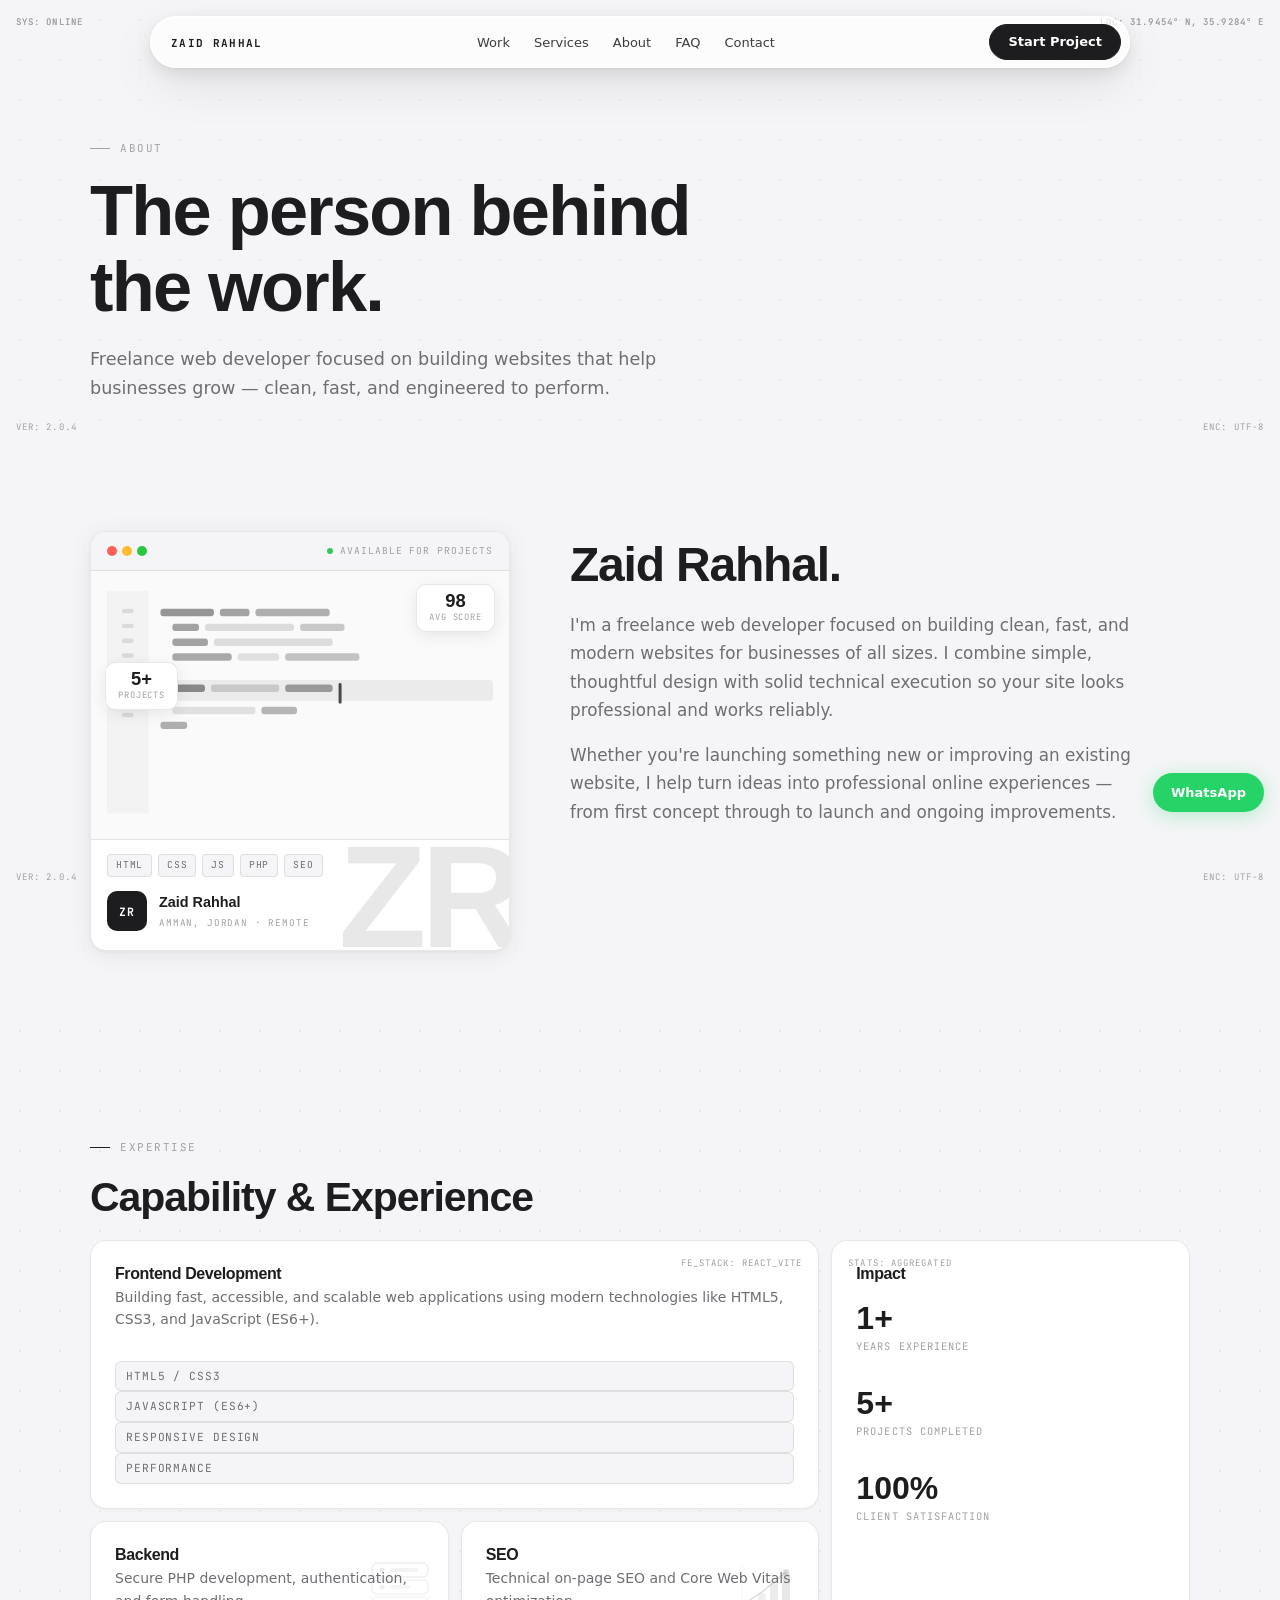
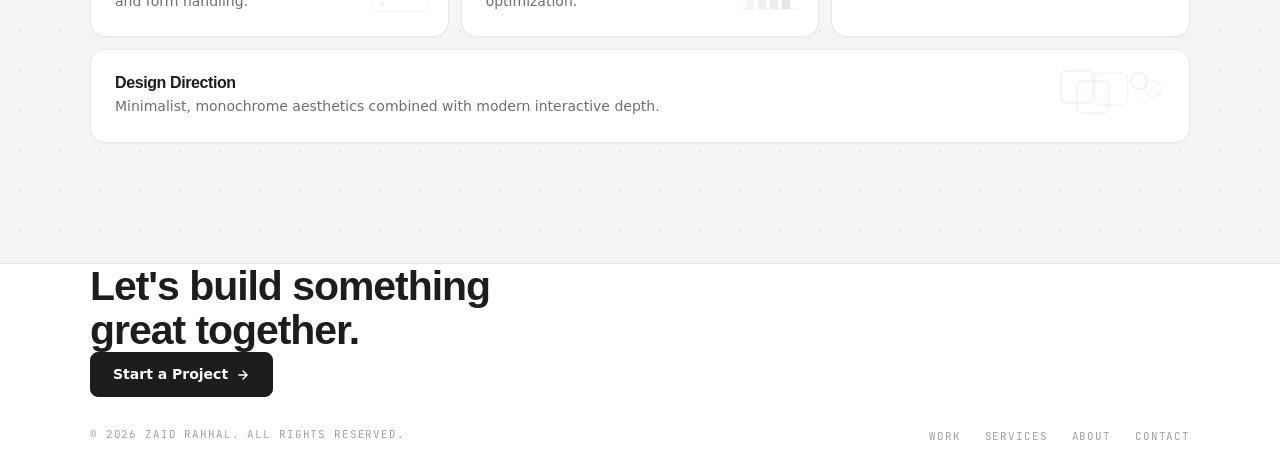
==== commit 4f7cd1f8: "Convert site to full monochrome theme Replace all blue/green/purple/cyan accent colors with black eq" ====
--- a/about.html
+++ b/about.html
@@ -71,13 +71,89 @@
 
     <!-- Image column -->
     <div class="about-image fade-up">
-      <div class="about-image__ph">
-        <div class="about-image__ph-icon">
-          <svg width="36" height="36" viewBox="0 0 24 24" fill="none" stroke="#fff" stroke-width="1.5" stroke-linecap="round" stroke-linejoin="round">
-            <path d="M20 21v-2a4 4 0 0 0-4-4H8a4 4 0 0 0-4 4v2"/><circle cx="12" cy="7" r="4"/>
+      <div class="about-dev-card">
+        <!-- Faint monogram watermark -->
+        <div class="about-dev-card__watermark" aria-hidden="true">ZR</div>
+
+        <!-- Top chrome bar -->
+        <div class="about-dev-card__chrome">
+          <div class="about-dev-card__chrome-dots" aria-hidden="true">
+            <span></span><span></span><span></span>
+          </div>
+          <span class="about-dev-card__online">
+            <span class="about-dev-card__online-dot"></span>
+            Available for projects
+          </span>
+        </div>
+
+        <!-- Code editor illustration -->
+        <div class="about-dev-card__art" aria-hidden="true">
+          <svg width="100%" viewBox="0 0 260 150" fill="none" xmlns="http://www.w3.org/2000/svg">
+            <!-- Gutter line numbers -->
+            <rect x="0" y="0" width="28" height="150" fill="rgba(0,0,0,0.03)"/>
+            <rect x="10" y="12" width="8" height="3" rx="1.5" fill="rgba(0,0,0,0.10)"/>
+            <rect x="10" y="22" width="8" height="3" rx="1.5" fill="rgba(0,0,0,0.10)"/>
+            <rect x="10" y="32" width="8" height="3" rx="1.5" fill="rgba(0,0,0,0.10)"/>
+            <rect x="10" y="42" width="8" height="3" rx="1.5" fill="rgba(0,0,0,0.10)"/>
+            <rect x="10" y="52" width="8" height="3" rx="1.5" fill="rgba(0,0,0,0.10)"/>
+            <rect x="10" y="62" width="8" height="3" rx="1.5" fill="rgba(0,0,0,0.10)"/>
+            <rect x="10" y="72" width="8" height="3" rx="1.5" fill="rgba(0,0,0,0.10)"/>
+            <rect x="10" y="82" width="8" height="3" rx="1.5" fill="rgba(0,0,0,0.10)"/>
+            <!-- Active line highlight -->
+            <rect x="28" y="60" width="232" height="14" rx="2" fill="rgba(0,0,0,0.06)"/>
+            <!-- Code tokens — line 1 -->
+            <rect x="36" y="12" width="36" height="5" rx="2" fill="rgba(0,0,0,0.40)"/>
+            <rect x="76" y="12" width="20" height="5" rx="2" fill="rgba(0,0,0,0.35)"/>
+            <rect x="100" y="12" width="50" height="5" rx="2" fill="rgba(0,0,0,0.30)"/>
+            <!-- Line 2 -->
+            <rect x="44" y="22" width="18" height="5" rx="2" fill="rgba(0,0,0,0.35)"/>
+            <rect x="66" y="22" width="60" height="5" rx="2" fill="rgba(0,0,0,0.12)"/>
+            <rect x="130" y="22" width="30" height="5" rx="2" fill="rgba(0,0,0,0.20)"/>
+            <!-- Line 3 -->
+            <rect x="44" y="32" width="24" height="5" rx="2" fill="rgba(0,0,0,0.35)"/>
+            <rect x="72" y="32" width="80" height="5" rx="2" fill="rgba(0,0,0,0.12)"/>
+            <!-- Line 4 -->
+            <rect x="44" y="42" width="40" height="5" rx="2" fill="rgba(0,0,0,0.32)"/>
+            <rect x="88" y="42" width="28" height="5" rx="2" fill="rgba(0,0,0,0.10)"/>
+            <rect x="120" y="42" width="50" height="5" rx="2" fill="rgba(0,0,0,0.22)"/>
+            <!-- Line 5 empty -->
+            <!-- Active line 6 (highlighted) -->
+            <rect x="36" y="63" width="30" height="5" rx="2" fill="rgba(0,0,0,0.42)"/>
+            <rect x="70" y="63" width="46" height="5" rx="2" fill="rgba(0,0,0,0.15)"/>
+            <rect x="120" y="63" width="32" height="5" rx="2" fill="rgba(0,0,0,0.35)"/>
+            <!-- Cursor -->
+            <rect x="156" y="62" width="2" height="14" rx="1" fill="rgba(0,0,0,0.70)"/>
+            <!-- Line 7 -->
+            <rect x="44" y="78" width="56" height="5" rx="2" fill="rgba(0,0,0,0.10)"/>
+            <rect x="104" y="78" width="24" height="5" rx="2" fill="rgba(0,0,0,0.28)"/>
+            <!-- Line 8 -->
+            <rect x="36" y="88" width="18" height="5" rx="2" fill="rgba(0,0,0,0.30)"/>
           </svg>
         </div>
-        <span class="about-image__ph-label">Portrait</span>
+
+        <!-- Floating stat chips -->
+        <div class="about-dev-card__chip about-dev-card__chip--a">
+          <span class="about-dev-card__chip-num">98</span>
+          <span class="about-dev-card__chip-label">Avg Score</span>
+        </div>
+        <div class="about-dev-card__chip about-dev-card__chip--b">
+          <span class="about-dev-card__chip-num">5+</span>
+          <span class="about-dev-card__chip-label">Projects</span>
+        </div>
+
+        <!-- Tech stack pills -->
+        <div class="about-dev-card__stack">
+          <span>HTML</span><span>CSS</span><span>JS</span><span>PHP</span><span>SEO</span>
+        </div>
+
+        <!-- Name footer -->
+        <div class="about-dev-card__footer">
+          <div class="about-dev-card__monogram">ZR</div>
+          <div>
+            <p class="about-dev-card__name">Zaid Rahhal</p>
+            <p class="about-dev-card__loc">Amman, Jordan · Remote</p>
+          </div>
+        </div>
       </div>
     </div>
 
@@ -142,6 +218,18 @@
           <h3 class="bento-item__title">Backend</h3>
           <p class="bento-item__desc">Secure PHP development, authentication, and form handling.</p>
         </div>
+        <div class="bento-item__art" aria-hidden="true">
+          <svg width="72" height="60" viewBox="0 0 72 60" fill="none">
+            <rect x="8" y="6" width="56" height="14" rx="5" stroke="currentColor" stroke-width="1.4" opacity="0.20"/>
+            <rect x="8" y="23" width="56" height="14" rx="5" stroke="currentColor" stroke-width="1.4" opacity="0.15"/>
+            <rect x="8" y="40" width="56" height="14" rx="5" stroke="currentColor" stroke-width="1.4" opacity="0.10"/>
+            <circle cx="18" cy="13" r="2.5" fill="currentColor" opacity="0.25"/>
+            <circle cx="18" cy="30" r="2.5" fill="currentColor" opacity="0.18"/>
+            <circle cx="18" cy="47" r="2.5" fill="currentColor" opacity="0.12"/>
+            <rect x="26" y="11" width="28" height="4" rx="2" fill="currentColor" opacity="0.14"/>
+            <rect x="26" y="28" width="20" height="4" rx="2" fill="currentColor" opacity="0.10"/>
+          </svg>
+        </div>
       </div>
 
       <div class="bento-item fade-up delay-3">
@@ -149,12 +237,34 @@
           <h3 class="bento-item__title">SEO</h3>
           <p class="bento-item__desc">Technical on-page SEO and Core Web Vitals optimization.</p>
         </div>
+        <div class="bento-item__art" aria-hidden="true">
+          <svg width="72" height="60" viewBox="0 0 72 60" fill="none">
+            <line x1="8" y1="8" x2="8" y2="52" stroke="currentColor" stroke-width="1" opacity="0.12"/>
+            <line x1="8" y1="52" x2="66" y2="52" stroke="currentColor" stroke-width="1" opacity="0.12"/>
+            <rect x="12" y="44" width="8" height="8" rx="2" fill="currentColor" opacity="0.14"/>
+            <rect x="24" y="36" width="8" height="16" rx="2" fill="currentColor" opacity="0.18"/>
+            <rect x="36" y="26" width="8" height="26" rx="2" fill="currentColor" opacity="0.22"/>
+            <rect x="48" y="16" width="8" height="36" rx="2" fill="currentColor" opacity="0.28"/>
+            <polyline points="16,43 28,35 40,25 52,15" stroke="currentColor" stroke-width="1.5" stroke-linecap="round" stroke-linejoin="round" opacity="0.40"/>
+            <circle cx="52" cy="15" r="3" fill="currentColor" opacity="0.40"/>
+          </svg>
+        </div>
       </div>
 
       <div class="bento-item bento-item--wide fade-up delay-4">
         <div>
           <h3 class="bento-item__title">Design Direction</h3>
           <p class="bento-item__desc">Minimalist, monochrome aesthetics combined with modern interactive depth.</p>
+        </div>
+        <div class="bento-item__art" aria-hidden="true">
+          <svg width="120" height="60" viewBox="0 0 120 60" fill="none">
+            <rect x="4" y="8" width="32" height="32" rx="5" stroke="currentColor" stroke-width="1.4" opacity="0.18" fill="currentColor" fill-opacity="0.04"/>
+            <rect x="20" y="18" width="32" height="32" rx="5" stroke="currentColor" stroke-width="1.4" opacity="0.14" fill="currentColor" fill-opacity="0.03"/>
+            <rect x="38" y="10" width="32" height="32" rx="5" stroke="currentColor" stroke-width="1.4" opacity="0.10" fill="currentColor" fill-opacity="0.03"/>
+            <circle cx="82" cy="18" r="8" stroke="currentColor" stroke-width="1.4" opacity="0.18"/>
+            <circle cx="96" cy="26" r="8" stroke="currentColor" stroke-width="1.4" opacity="0.12"/>
+            <line x1="82" y1="34" x2="96" y2="44" stroke="currentColor" stroke-width="1" opacity="0.12" stroke-dasharray="2 2"/>
+          </svg>
         </div>
       </div>
     </div>
--- a/assets/css/styles.css
+++ b/assets/css/styles.css
@@ -16,7 +16,7 @@
 
   --border:      rgba(0,0,0,0.09);
   --border-hi:   rgba(0,0,0,0.18);
-  --accent:      #2563eb;
+  --accent:      #1d1d1f;
 
   --font-display: "Syne", sans-serif;
   --font-body:    "DM Sans", system-ui, -apple-system, sans-serif;
@@ -67,7 +67,7 @@
   top: 0; left: 0;
   height: 2px;
   width: 0%;
-  background: var(--text);
+  background: linear-gradient(90deg, var(--accent), var(--text));
   z-index: 9999;
   transition: width 0.1s linear;
 }
@@ -112,32 +112,6 @@
   background: var(--dim);
 }
 
-/* Section header sequenced reveal:
-   1. line expands scaleX(0→1) immediately
-   2. label text color-fades in after 220ms
-   3. section-heading uses existing fade-up delay-1 (translateY+opacity)
-   Using color:transparent instead of opacity so ::before isn't hidden by parent */
-.section-label.fade-up {
-  opacity: 1;
-  transform: none;
-  color: transparent;
-  transition: color 0.4s var(--ease-out) 0.22s;
-}
-
-.section-label.fade-up.visible {
-  color: var(--dim);
-}
-
-.section-label.fade-up::before {
-  transform: scaleX(0);
-  transform-origin: left center;
-  transition: transform 0.3s var(--ease-out);
-}
-
-.section-label.fade-up.visible::before {
-  transform: scaleX(1);
-}
-
 .section-heading { margin-bottom: 20px; }
 
 .section-sub {
@@ -170,6 +144,11 @@
 .delay-4 { transition-delay: 320ms; }
 
 /* === NAVIGATION === */
+@keyframes nav-enter {
+  from { transform: translateY(-110%); opacity: 0; }
+  to   { transform: translateY(0);     opacity: 1; }
+}
+
 .nav {
   position: fixed;
   top: 0;
@@ -183,6 +162,7 @@
   pointer-events: none;
   /* Compress pill toward top on scroll via padding transition */
   transition: padding 0.4s var(--ease-out);
+  animation: nav-enter 0.65s var(--ease-out) 0.1s both;
 }
 
 .nav.scrolled {
@@ -247,6 +227,34 @@
 
 .nav__brand:hover .nav__brand-name { opacity: 0.65; }
 
+.nav__status {
+  display: flex;
+  align-items: center;
+  gap: 14px;
+  font-family: var(--font-mono);
+  font-size: 9.5px;
+  color: var(--dim);
+  text-transform: uppercase;
+  letter-spacing: 0.07em;
+  padding: 0 14px;
+  border-left: 1px solid var(--border);
+  border-right: 1px solid var(--border);
+}
+
+.nav__status-item { display: flex; align-items: center; gap: 8px; }
+
+.nav__status-dot {
+  width: 5px; height: 5px;
+  border-radius: 50%;
+  background: #34c759;
+  box-shadow: 0 0 0 0 rgba(52,199,89,0);
+  animation: blink 2.5s ease-in-out infinite;
+}
+
+@keyframes blink {
+  0%, 100% { opacity: 1; box-shadow: 0 0 0 0 rgba(52,199,89,0.4); }
+  50%       { opacity: 0.4; box-shadow: 0 0 0 4px rgba(52,199,89,0); }
+}
 
 /* ── Nav links with animated underline ── */
 .nav__links {
@@ -308,40 +316,19 @@
   background: var(--text);
 }
 
-/* Backdrop overlay */
-.nav__mobile-overlay {
-  display: none;
+.nav__mobile-menu {
   position: fixed;
   inset: 0;
-  background: rgba(0,0,0,0.18);
-  backdrop-filter: blur(8px);
-  -webkit-backdrop-filter: blur(8px);
-  z-index: 1090;
-  opacity: 0;
-  transition: opacity 0.35s ease;
-}
-
-.nav__mobile-overlay.open {
-  display: block;
-  opacity: 1;
-}
-
-/* Slide-in panel */
-.nav__mobile-menu {
-  position: fixed;
-  top: 0; right: 0; bottom: 0;
-  width: min(80vw, 320px);
   background: var(--card);
   transform: translateX(100%);
-  transition: transform 0.35s var(--ease-out);
+  transition: transform 0.4s var(--ease-out);
   display: flex;
   flex-direction: column;
-  padding: 80px 28px 36px;
+  padding: 84px 28px 36px;
   gap: 4px;
   z-index: 1100;
   border-left: 1px solid var(--border);
   overflow-y: auto;
-  box-shadow: -8px 0 40px rgba(0,0,0,0.10);
 }
 
 .nav__mobile-menu.open { transform: translateX(0); }
@@ -386,20 +373,20 @@
 
 .nav__mobile-close:hover { background: var(--bg); }
 
+@media (max-width: 1080px) {
+  .nav__status { display: none; }
+}
 
 @media (max-width: 900px) {
   .nav__links     { display: none; }
   .nav__hamburger { display: flex; }
+  /* Hide pill CTA — Start Project lives in the mobile menu */
+  .nav__actions .btn-primary { display: none; }
   .nav__inner { padding: 0 12px 0 18px; }
 }
 
 @media (max-width: 768px) {
   .nav__inner { padding: 0 10px 0 16px; }
-  .nav__actions .btn-primary {
-    padding: 8px 14px;
-    font-size: 12px;
-    height: 32px;
-  }
 }
 
 /* === BUTTONS === */
@@ -427,25 +414,9 @@
 .btn-primary:hover {
   background: var(--text-2);
   border-color: var(--text-2);
-  transform: translateY(-2px);
-  box-shadow: 0 10px 28px rgba(0,0,0,0.20), 0 2px 6px rgba(0,0,0,0.08);
+  transform: translateY(-1px);
+  box-shadow: 0 8px 24px rgba(0,0,0,0.16);
   color: var(--card);
-}
-
-/* Sliding arrow micro-interaction — exclude small pill nav button */
-.btn-primary:not(.btn-pill)::after {
-  content: "→";
-  display: inline-block;
-  font-size: 0.9em;
-  line-height: 1;
-  opacity: 0;
-  transform: translateX(6px);
-  transition: opacity 0.22s var(--ease), transform 0.22s var(--ease);
-}
-
-.btn-primary:not(.btn-pill):hover::after {
-  opacity: 1;
-  transform: translateX(2px);
 }
 
 .btn-secondary {
@@ -487,13 +458,15 @@
   padding: var(--nav-h) 0 0;
   overflow: hidden;
   background-color: var(--bg);
-  /* gradient fade only — grid lives in ::after for animation */
-  background-image: linear-gradient(to bottom, transparent 55%, var(--bg) 100%);
+  background-image:
+    linear-gradient(to bottom, transparent 55%, var(--bg) 100%),
+    linear-gradient(rgba(0,0,0,0.04) 1px, transparent 1px),
+    linear-gradient(90deg, rgba(0,0,0,0.04) 1px, transparent 1px);
+  background-size: 100% 100%, 64px 64px, 64px 64px;
 }
 
 .hero > .container { width: 100%; }
 
-/* Radial highlight */
 .hero::before {
   content: "";
   position: absolute;
@@ -501,27 +474,6 @@
   background: radial-gradient(ellipse 80% 60% at 50% 0%, rgba(255,255,255,0.9), transparent 70%);
   pointer-events: none;
   z-index: 0;
-}
-
-/* Animated grid — slow breathe + mouse parallax */
-.hero::after {
-  content: "";
-  position: absolute;
-  inset: -24px; /* extended so parallax shift never reveals a gap */
-  background-image:
-    linear-gradient(rgba(0,0,0,0.045) 1px, transparent 1px),
-    linear-gradient(90deg, rgba(0,0,0,0.045) 1px, transparent 1px);
-  background-size: 64px 64px;
-  animation: grid-breathe 12s ease-in-out infinite;
-  pointer-events: none;
-  z-index: 0;
-  transform: translate(var(--grid-tx, 0px), var(--grid-ty, 0px));
-  will-change: transform;
-}
-
-@keyframes grid-breathe {
-  0%, 100% { opacity: 1; }
-  50%       { opacity: 0.35; }
 }
 
 .hero__inner {
@@ -576,7 +528,7 @@
   position: relative;
 }
 
-/* Underline-style accent on 'clients' — animates on load */
+/* Underline on 'clients' — draws left to right on page load */
 .hero__title em::after {
   content: "";
   position: absolute;
@@ -664,6 +616,23 @@
   align-items: stretch;
   justify-content: center;
   padding: 4px;
+  animation: card-float 6s ease-in-out infinite;
+  transition: transform 0.35s var(--ease-out), box-shadow 0.35s var(--ease-out);
+  will-change: transform;
+}
+
+@keyframes card-float {
+  0%, 100% { transform: translateY(0); }
+  50%       { transform: translateY(-8px); }
+}
+
+.hero-product-card:hover {
+  transform: translateY(-4px);
+  box-shadow:
+    0 28px 70px -10px rgba(0,0,0,0.16),
+    0 0 0 1px rgba(0,0,0,0.06),
+    0 0 32px -4px rgba(0,0,0,0.06);
+  animation-play-state: paused;
 }
 
 .hero-product-card__inner {
@@ -675,8 +644,16 @@
 }
 
 /* Hero responsive */
+@media (max-width: 900px) {
+  .hero__inner {
+    grid-template-columns: 1fr;
+    gap: 2.5rem;
+    justify-items: center;
+    text-align: center;
+  }
+}
+
 @media (max-width: 1024px) {
-  .hero__inner { grid-template-columns: 1fr; gap: 3rem; }
   .hero-content { text-align: center; max-width: 100%; }
   .hero__desc { margin-left: auto; margin-right: auto; }
   .hero-actions { justify-content: center; }
@@ -684,53 +661,36 @@
   .hero-badge { justify-content: center; }
 }
 
-/* ── Mobile performance stats (hidden on desktop) ── */
-.hero-perf-mobile { display: none; }
-
 @media (max-width: 768px) {
-  /* ── Hero shell ── */
   .hero {
-    padding: calc(var(--nav-h) + 10px) 0 56px;
+    padding: calc(var(--nav-h) + 8px) 0 56px;
     min-height: auto;
     align-items: flex-start;
   }
   .hero__inner {
-    grid-template-columns: 1fr;
-    padding: 10px 0 0;
-    gap: 0;
-  }
-
-  /* ── Content block ── */
+    padding: 16px 0 0;
+    gap: 2.5rem;
+  }
   .hero-content {
     text-align: center;
     display: flex;
     flex-direction: column;
     align-items: center;
-    max-width: 100%;
-  }
-
-  .hero-badge {
-    justify-content: center;
-    margin-bottom: 18px;
-  }
-
-  /* Spec: clamp(2rem, 6vw, 3rem) */
+  }
+  .hero-badge { justify-content: center; }
   .hero__title {
-    font-size: clamp(2rem, 6vw, 3rem);
-    max-width: 9em;
+    font-size: clamp(2.4rem, 10.5vw, 3.2rem);
+    max-width: 10em;
     text-align: center;
-    line-height: 1.05;
-  }
-
+  }
   .hero__desc {
-    font-size: 0.9375rem;
-    line-height: 1.65;
-    max-width: 32ch;
+    font-size: 1rem;
+    max-width: 38ch;
     text-align: center;
-    margin: 14px auto 0;
-  }
-
-  /* ── Buttons ── */
+    margin-left: auto;
+    margin-right: auto;
+    margin-top: 14px;
+  }
   .hero-actions {
     flex-direction: column;
     align-items: stretch;
@@ -742,14 +702,23 @@
   .hero-actions .btn {
     width: 100%;
     justify-content: center;
-    padding: 14px 20px;
-    font-size: 14.5px;
-  }
-
-  /* ── Terminal / product card: hidden on mobile ── */
+    padding: 14px 22px;
+  }
+  .hero-trust {
+    gap: 14px;
+    flex-wrap: wrap;
+    justify-content: center;
+    margin-top: 20px;
+    padding-top: 16px;
+  }
+  /* Hide terminal card on mobile */
   .hero-product-card { display: none; }
-
-  /* ── Mobile stats panel ── */
+}
+
+/* ── Mobile performance metrics card — hidden on desktop ── */
+.hero-perf-mobile { display: none; }
+
+@media (max-width: 900px) {
   .hero-perf-mobile {
     display: flex;
     align-items: center;
@@ -831,8 +800,8 @@
   --terminal-muted: #6b7280;
   --terminal-border: #dcdcdc;
   --terminal-bg: #ffffff;
-  --terminal-accent: #2563eb;
-  --terminal-success: #16a34a;
+  --terminal-accent: #1d1d1f;
+  --terminal-success: #1d1d1f;
   --terminal-section: #374151;
   --terminal-input-bg: #f8fafc;
   background: var(--terminal-bg);
@@ -902,7 +871,7 @@
   background: var(--terminal-accent);
   display: inline-block;
   animation: terminal-pulse 2s infinite;
-  box-shadow: 0 0 6px rgba(37,99,235,0.25);
+  box-shadow: 0 0 6px rgba(0,0,0,0.25);
 }
 
 .terminal-widget .build-line {
@@ -952,7 +921,7 @@
 .terminal-widget .url-input::placeholder { color: var(--terminal-muted); }
 .terminal-widget .url-input:focus {
   border-color: var(--terminal-accent);
-  box-shadow: 0 0 0 2px rgba(37,99,235,0.1);
+  box-shadow: 0 0 0 2px rgba(0,0,0,0.1);
 }
 
 .terminal-widget .scan-btn {
@@ -969,8 +938,32 @@
   transition: background 0.15s ease, opacity 0.15s ease;
 }
 
-.terminal-widget .scan-btn:hover { background: #1d4ed8; }
+.terminal-widget .scan-btn:hover { background: #1d1d1f; }
 .terminal-widget .scan-loading   { margin-top: 4px; }
+
+/* URL validation error */
+.terminal-widget .url-input.invalid {
+  border-color: #ef4444;
+  box-shadow: 0 0 0 2px rgba(239,68,68,0.12);
+}
+
+.terminal-widget .url-error {
+  font-family: var(--font-mono);
+  font-size: 10px;
+  color: #ef4444;
+  margin-top: 6px;
+  letter-spacing: 0.04em;
+  min-height: 0;
+  max-height: 0;
+  overflow: hidden;
+  opacity: 0;
+  transition: max-height 0.2s ease, opacity 0.2s ease;
+}
+
+.terminal-widget .url-error.visible {
+  max-height: 24px;
+  opacity: 1;
+}
 
 .terminal-widget .scan-line {
   font-size: 12px;
@@ -985,7 +978,7 @@
 .terminal-widget .cta-block {
   margin-top: 8px;
   padding: 14px 16px;
-  background: rgba(37,99,235,0.04);
+  background: rgba(0,0,0,0.04);
   border: 1px solid var(--terminal-border);
   border-radius: 8px;
   animation: terminal-fadein 0.4s ease forwards;
@@ -1006,7 +999,7 @@
   letter-spacing: 0.04em;
 }
 
-.terminal-widget .cta-link:hover { color: #1d4ed8; text-decoration: underline; }
+.terminal-widget .cta-link:hover { color: #1d1d1f; text-decoration: underline; }
 
 @keyframes terminal-blink  { 0%, 100% { opacity: 1; } 50% { opacity: 0; } }
 @keyframes terminal-pulse  { 0%, 100% { opacity: 1; } 50% { opacity: 0.3; } }
@@ -1096,8 +1089,8 @@
 }
 
 .testimonial-card:hover {
-  box-shadow: 0 8px 32px rgba(0,0,0,0.08);
-  transform: translateY(-2px);
+  box-shadow: 0 16px 48px rgba(0,0,0,0.11), 0 2px 8px rgba(0,0,0,0.05);
+  transform: translateY(-5px);
 }
 
 /* Spotlight */
@@ -1206,7 +1199,7 @@
 .bento-card {
   --glow-x: 80%;
   --glow-y: 10%;
-  --glow-color: rgba(37,99,235,0.10);
+  --glow-color: rgba(0,0,0,0.10);
   background: var(--card);
   border-radius: 16px;
   padding: 20px 22px;
@@ -1257,15 +1250,15 @@
 
 /* ─── Per-card grid placement + color tokens ─── */
 .bento-card--dev {
-  --glow-color: rgba(37,99,235,0.11);
+  --glow-color: rgba(0,0,0,0.11);
   grid-column: 1 / 3;
   grid-row: 1;
-  background: linear-gradient(135deg, rgba(239,246,255,0.7) 0%, rgba(255,255,255,1) 60%);
-  border-color: rgba(37,99,235,0.14);
+  background: linear-gradient(135deg, rgba(245,245,247,0.7) 0%, rgba(255,255,255,1) 60%);
+  border-color: rgba(0,0,0,0.14);
 }
 
 .bento-card--landing {
-  --glow-color: rgba(22,163,74,0.10);
+  --glow-color: rgba(0,0,0,0.10);
   --glow-x: 85%;
   --glow-y: 8%;
   grid-column: 3;
@@ -1273,13 +1266,13 @@
 }
 
 .bento-card--redesign {
-  --glow-color: rgba(147,51,234,0.09);
+  --glow-color: rgba(0,0,0,0.09);
   --glow-x: 82%;
   --glow-y: 12%;
 }
 
 .bento-card--seo {
-  --glow-color: rgba(2,132,199,0.10);
+  --glow-color: rgba(0,0,0,0.10);
   --glow-x: 80%;
   --glow-y: 10%;
 }
@@ -1306,36 +1299,36 @@
 .bento-card:hover .bento-card__icon { transform: scale(1.1) translateY(-1px); }
 
 .bento-card--dev .bento-card__icon {
-  background: rgba(37,99,235,0.10);
-  border-color: rgba(37,99,235,0.16);
-  color: #2563eb;
-  box-shadow: 0 2px 8px rgba(37,99,235,0.12), inset 0 1px 0 rgba(255,255,255,0.7);
-}
-.bento-card--dev:hover .bento-card__icon { box-shadow: 0 4px 16px rgba(37,99,235,0.22), inset 0 1px 0 rgba(255,255,255,0.7); }
+  background: rgba(0,0,0,0.10);
+  border-color: rgba(0,0,0,0.16);
+  color: #1d1d1f;
+  box-shadow: 0 2px 8px rgba(0,0,0,0.12), inset 0 1px 0 rgba(255,255,255,0.7);
+}
+.bento-card--dev:hover .bento-card__icon { box-shadow: 0 4px 16px rgba(0,0,0,0.22), inset 0 1px 0 rgba(255,255,255,0.7); }
 
 .bento-card--landing .bento-card__icon {
-  background: rgba(22,163,74,0.10);
-  border-color: rgba(22,163,74,0.15);
-  color: #16a34a;
-  box-shadow: 0 2px 8px rgba(22,163,74,0.12), inset 0 1px 0 rgba(255,255,255,0.7);
-}
-.bento-card--landing:hover .bento-card__icon { box-shadow: 0 4px 16px rgba(22,163,74,0.2), inset 0 1px 0 rgba(255,255,255,0.7); }
+  background: rgba(0,0,0,0.10);
+  border-color: rgba(0,0,0,0.15);
+  color: #1d1d1f;
+  box-shadow: 0 2px 8px rgba(0,0,0,0.12), inset 0 1px 0 rgba(255,255,255,0.7);
+}
+.bento-card--landing:hover .bento-card__icon { box-shadow: 0 4px 16px rgba(0,0,0,0.2), inset 0 1px 0 rgba(255,255,255,0.7); }
 
 .bento-card--redesign .bento-card__icon {
-  background: rgba(147,51,234,0.10);
-  border-color: rgba(147,51,234,0.15);
-  color: #9333ea;
-  box-shadow: 0 2px 8px rgba(147,51,234,0.12), inset 0 1px 0 rgba(255,255,255,0.7);
-}
-.bento-card--redesign:hover .bento-card__icon { box-shadow: 0 4px 16px rgba(147,51,234,0.2), inset 0 1px 0 rgba(255,255,255,0.7); }
+  background: rgba(0,0,0,0.10);
+  border-color: rgba(0,0,0,0.15);
+  color: #1d1d1f;
+  box-shadow: 0 2px 8px rgba(0,0,0,0.12), inset 0 1px 0 rgba(255,255,255,0.7);
+}
+.bento-card--redesign:hover .bento-card__icon { box-shadow: 0 4px 16px rgba(0,0,0,0.2), inset 0 1px 0 rgba(255,255,255,0.7); }
 
 .bento-card--seo .bento-card__icon {
-  background: rgba(2,132,199,0.10);
-  border-color: rgba(2,132,199,0.15);
-  color: #0284c7;
-  box-shadow: 0 2px 8px rgba(2,132,199,0.12), inset 0 1px 0 rgba(255,255,255,0.7);
-}
-.bento-card--seo:hover .bento-card__icon { box-shadow: 0 4px 16px rgba(2,132,199,0.2), inset 0 1px 0 rgba(255,255,255,0.7); }
+  background: rgba(0,0,0,0.10);
+  border-color: rgba(0,0,0,0.15);
+  color: #1d1d1f;
+  box-shadow: 0 2px 8px rgba(0,0,0,0.12), inset 0 1px 0 rgba(255,255,255,0.7);
+}
+.bento-card--seo:hover .bento-card__icon { box-shadow: 0 4px 16px rgba(0,0,0,0.2), inset 0 1px 0 rgba(255,255,255,0.7); }
 
 .bento-card--maintenance .bento-card__icon {
   background: rgba(100,116,139,0.10);
@@ -1443,10 +1436,10 @@
   backdrop-filter: blur(8px);
   -webkit-backdrop-filter: blur(8px);
   border-radius: 12px;
-  border: 1px solid rgba(37,99,235,0.16);
+  border: 1px solid rgba(0,0,0,0.16);
   box-shadow:
     inset 0 1px 0 rgba(255,255,255,1),
-    0 2px 10px rgba(37,99,235,0.08),
+    0 2px 10px rgba(0,0,0,0.08),
     0 1px 3px rgba(0,0,0,0.05);
   flex-shrink: 0;
   overflow: hidden;
@@ -1457,15 +1450,15 @@
   align-items: center;
   justify-content: space-between;
   padding: 11px 16px 10px;
-  background: rgba(37,99,235,0.05);
-  border-bottom: 1px solid rgba(37,99,235,0.10);
+  background: rgba(0,0,0,0.05);
+  border-bottom: 1px solid rgba(0,0,0,0.10);
 }
 
 .bento-metrics__label {
   font-family: var(--font-mono);
   font-size: 9px;
   font-weight: 700;
-  color: #2563eb;
+  color: #1d1d1f;
   letter-spacing: 0.1em;
   text-transform: uppercase;
 }
@@ -1473,28 +1466,39 @@
 .bento-metrics__badge {
   font-family: var(--font-mono);
   font-size: 8.5px;
-  color: #2563eb;
-  background: rgba(37,99,235,0.08);
-  border: 1px solid rgba(37,99,235,0.18);
+  color: #1d1d1f;
+  background: rgba(0,0,0,0.08);
+  border: 1px solid rgba(0,0,0,0.18);
   border-radius: 100px;
   padding: 2px 8px;
   letter-spacing: 0.04em;
   opacity: 0.75;
+  animation: badge-pulse 3s ease-in-out 1.5s infinite;
+}
+@keyframes badge-pulse {
+  0%, 100% { opacity: 0.75; }
+  50%       { opacity: 1; box-shadow: 0 0 0 3px rgba(0,0,0,0.08); }
 }
 
 .bento-metric {
   display: grid;
   grid-template-columns: 82px 1fr 28px;
   align-items: center;
+  opacity: 0;
+  transform: translateX(-6px);
+  transition: opacity 0.35s var(--ease-out), transform 0.35s var(--ease-out), background 0.18s ease;
   gap: 10px;
   padding: 9px 16px;
-  border-bottom: 1px solid rgba(37,99,235,0.07);
-  transition: background 0.18s ease;
+  border-bottom: 1px solid rgba(0,0,0,0.07);
+}
+.bento-metric.metric-visible {
+  opacity: 1;
+  transform: translateX(0);
 }
 
 .bento-metric:last-child { border-bottom: none; }
 
-.bento-metric:hover { background: rgba(37,99,235,0.03); }
+.bento-metric:hover { background: rgba(0,0,0,0.03); }
 
 .bento-metric__label {
   font-family: var(--font-mono);
@@ -1507,17 +1511,16 @@
 
 .bento-metric__bar-wrap {
   height: 4px;
-  background: rgba(37,99,235,0.08);
+  background: rgba(0,0,0,0.08);
   border-radius: 100px;
   overflow: hidden;
 }
 
 .bento-metric__bar {
   height: 100%;
-  background: linear-gradient(90deg, #16a34a, #22c55e);
+  background: linear-gradient(90deg, #1d1d1f, #3d3d40);
   border-radius: 100px;
   width: 0%;
-  box-shadow: 0 0 6px rgba(22,163,74,0.4);
   transition: width 1s var(--ease-out);
 }
 
@@ -1525,7 +1528,7 @@
   font-family: var(--font-mono);
   font-size: 11px;
   font-weight: 700;
-  color: #16a34a;
+  color: #1d1d1f;
   text-align: right;
 }
 
@@ -1551,7 +1554,7 @@
   content: "";
   width: 4px; height: 4px;
   border-radius: 50%;
-  background: #16a34a;
+  background: #1d1d1f;
   flex-shrink: 0;
 }
 
@@ -1745,17 +1748,24 @@
 }
 
 .work-result-badge--green {
-  background: rgba(22,163,74,0.07);
-  border: 1px solid rgba(22,163,74,0.22);
-  color: #15803d;
+  background: rgba(0,0,0,0.07);
+  border: 1px solid rgba(0,0,0,0.22);
+  color: #1d1d1f;
 }
 
 .work-result-badge--blue {
-  background: rgba(37,99,235,0.07);
-  border: 1px solid rgba(37,99,235,0.20);
-  color: #1d4ed8;
-}
-
+  background: rgba(0,0,0,0.07);
+  border: 1px solid rgba(0,0,0,0.20);
+  color: #1d1d1f;
+}
+
+.work-result-badge {
+  transition: transform 0.2s var(--ease-out), box-shadow 0.2s var(--ease-out);
+}
+.work-result-badge:hover {
+  transform: translateY(-2px) scale(1.04);
+  box-shadow: 0 4px 12px rgba(0,0,0,0.1);
+}
 .work-result-badge svg { flex-shrink: 0; }
 
 .work-film__metrics {
@@ -1791,6 +1801,42 @@
   flex-shrink: 0;
 }
 
+/* ── Metric stat chips ── */
+.metric-chips {
+  display: flex;
+  flex-wrap: wrap;
+  gap: 8px;
+  margin-top: 4px;
+  margin-bottom: 28px;
+}
+
+.metric-chip {
+  display: inline-flex;
+  align-items: center;
+  gap: 5px;
+  padding: 5px 12px;
+  border-radius: 100px;
+  background: var(--bg);
+  border: 1px solid var(--border);
+  font-family: var(--font-mono);
+  font-size: 10.5px;
+  color: var(--muted);
+  letter-spacing: 0.04em;
+  white-space: nowrap;
+}
+
+.metric-chip__num {
+  font-weight: 700;
+  color: var(--text);
+}
+
+.metric-chip--text {
+  background: transparent;
+  border-color: transparent;
+  padding-left: 0;
+  color: var(--dim);
+}
+
 .work-film__link {
   display: inline-flex;
   align-items: center;
@@ -1803,10 +1849,10 @@
   color: var(--text);
   border-bottom: 1px solid var(--border-hi);
   padding-bottom: 3px;
-  transition: gap 0.2s var(--ease), border-color 0.2s var(--ease);
-}
-
-.work-film__link:hover { gap: 13px; border-color: var(--text); }
+  transition: gap 0.2s var(--ease), border-color 0.2s var(--ease), color 0.2s var(--ease);
+}
+
+.work-film__link:hover { gap: 13px; border-color: var(--text); color: var(--text); }
 
 /* Device showcase */
 .device-showcase {
@@ -1822,7 +1868,11 @@
   transition: transform 0.6s var(--ease);
 }
 
-.device-mac img { display: block; width: 100%; height: auto; }
+.device-mac img {
+  display: block; width: 100%; height: auto;
+  transition: transform 0.5s var(--ease-out);
+}
+.work-film:hover .device-mac img { transform: scale(1.04); }
 
 .device-phone {
   position: absolute;
@@ -1855,6 +1905,30 @@
   }
 }
 
+@media (max-width: 900px) {
+  /* Desktop screenshot: full width */
+  .device-showcase {
+    position: relative;
+    padding-bottom: 48px; /* space for phone overlap */
+  }
+  .device-mac {
+    width: 100%;
+    border-radius: 10px;
+  }
+  /* Phone: overlapping bottom-center of desktop image */
+  .device-phone {
+    position: absolute;
+    bottom: 0;
+    left: 50%;
+    transform: translateX(-50%);
+    width: 80px;
+    border-radius: 14px;
+    border-width: 3px;
+    margin: 0;
+    box-shadow: 0 12px 32px rgba(0,0,0,0.22), 0 2px 8px rgba(0,0,0,0.12);
+  }
+}
+
 @media (max-width: 768px) {
   .work-film { padding: 48px 0; }
   .work-film__inner { gap: 28px; }
@@ -1862,1005 +1936,19 @@
   .work-film__desc { font-size: 0.9rem; }
   .work-film__foot { gap: 20px; }
   .work-film--next { padding-bottom: 48px; }
-  .device-phone { width: 90px; border-radius: 16px; border-width: 4px; }
   .work-result-badges { flex-wrap: wrap; }
   .page-hero h1 { font-size: clamp(2rem, 9vw, 3rem); }
   .page-hero p { font-size: 0.95rem; }
 }
 
-/* === PROCESS TIMELINE === */
-.process-timeline {
-  position: relative;
-  display: flex;
-  align-items: flex-start;
-  margin-top: 56px;
-}
-
-/* ── Rail ── */
-.process-timeline__rail {
-  position: absolute;
-  /* vertically centered on the 52px marker area */
-  top: 26px;
-  /* spans center-of-first-col → center-of-last-col = 10% → 90% */
-  left: 10%;
-  right: 10%;
-  height: 1px;
-  background: var(--border);
-  pointer-events: none;
-  z-index: 0;
-}
-
-.process-timeline__fill {
-  position: absolute;
-  top: 0;
-  left: 0;
-  height: 100%;
-  width: 0%;
-  background: linear-gradient(
-    90deg,
-    #2563eb 0%,
-    #7c3aed 25%,
-    #db2777 50%,
-    #0891b2 75%,
-    #16a34a 100%
-  );
-  border-radius: 1px;
-  transition: width 0.6s cubic-bezier(0.16, 1, 0.3, 1);
-}
-
-/* ── Each Step ── */
-.process-step {
-  flex: 1;
-  display: flex;
-  flex-direction: column;
-  align-items: center;
-  padding: 0 12px;
-  opacity: 0;
-  transform: translateY(16px);
-  transition: opacity 0.5s var(--ease-out), transform 0.5s var(--ease-out);
-}
-
-.process-step.step-visible {
-  opacity: 1;
-  transform: translateY(0);
-}
-
-/* ── Dot marker ── */
-.process-step__marker {
-  position: relative;
-  z-index: 1;
-  display: flex;
-  align-items: center;
-  justify-content: center;
-  width: 100%;
-  height: 52px;
-  flex-shrink: 0;
-}
-
-.process-step__dot {
-  width: 13px;
-  height: 13px;
-  border-radius: 50%;
-  background: var(--bg);
-  border: 2px solid var(--border);
-  transition:
-    border-color 0.25s ease,
-    background   0.25s ease,
-    box-shadow   0.25s ease,
-    transform    0.25s ease;
-}
-
-.process-step:hover .process-step__dot {
-  border-color: var(--step-color, #2563eb);
-  background:   var(--step-color, #2563eb);
-  box-shadow:   0 0 0 5px color-mix(in srgb, var(--step-color, #2563eb) 18%, transparent);
-  transform:    scale(1.25);
-}
-
-/* ── Card ── */
-.process-step__card {
-  width: 100%;
-  padding: 22px 18px 20px;
-  border: 1px solid var(--border);
-  border-radius: 14px;
-  background: var(--card);
-  box-shadow: 0 1px 3px rgba(0,0,0,0.04), 0 4px 12px rgba(0,0,0,0.04);
-  transition:
-    transform    0.3s var(--ease-out),
-    box-shadow   0.3s var(--ease-out),
-    border-color 0.3s ease;
-}
-
-.process-step:hover .process-step__card {
-  transform:    translateY(-5px);
-  box-shadow:   0 4px 16px rgba(0,0,0,0.07), 0 14px 32px rgba(0,0,0,0.07);
-  border-color: rgba(0,0,0,0.10);
-}
-
-/* Step number (mono label above icon) */
-.process-step__num {
-  display: block;
-  font-family: var(--font-mono);
-  font-size: 0.6rem;
-  font-weight: 700;
-  color: var(--step-color, #2563eb);
-  letter-spacing: 0.1em;
-  text-transform: uppercase;
-  opacity: 0.65;
-  margin-bottom: 12px;
-}
-
-/* Icon */
-.process-step__icon {
-  display: inline-flex;
-  align-items: center;
-  justify-content: center;
-  width: 36px;
-  height: 36px;
-  border-radius: 9px;
-  background: color-mix(in srgb, var(--step-color, #2563eb) 11%, transparent);
-  color: var(--step-color, #2563eb);
-  margin-bottom: 14px;
-  transition: transform 0.3s var(--ease-out);
-}
-
-.process-step:hover .process-step__icon {
-  transform: scale(1.12) rotate(-4deg);
-}
-
-/* Title */
-.process-step__title {
-  font-family: var(--font-display);
-  font-size: 0.92rem;
-  font-weight: 700;
-  color: var(--text);
-  margin-bottom: 8px;
-  line-height: 1.2;
-}
-
-/* Description */
-.process-step__desc {
-  font-size: 0.8rem;
-  line-height: 1.65;
-  color: var(--muted);
-  max-width: 22ch;
-}
-
-/* ── Mobile: vertical timeline ── */
-@media (max-width: 860px) {
-  .process-timeline {
-    flex-direction: column;
-    align-items: stretch;
-    padding-left: 28px;
-    gap: 0;
-  }
-
-  .process-timeline__rail {
-    top: 0;
-    bottom: 0;
-    left: 0;
-    right: auto;
-    width: 1px;
-    height: auto;
-  }
-
-  .process-timeline__fill {
-    width: 100% !important;
-    height: 0%;
-    background: linear-gradient(
-      180deg,
-      #2563eb 0%,
-      #7c3aed 25%,
-      #db2777 50%,
-      #0891b2 75%,
-      #16a34a 100%
-    );
-    transition: height 0.9s cubic-bezier(0.16, 1, 0.3, 1);
-  }
-
-  .process-step {
-    flex-direction: row;
-    align-items: flex-start;
-    padding: 0;
-    margin-bottom: 16px;
-  }
-
-  .process-step:last-child {
-    margin-bottom: 0;
-  }
-
-  .process-step__marker {
-    width: 40px;
-    height: auto;
-    padding: 24px 0 0;
-    justify-content: center;
-    flex-shrink: 0;
-  }
-
-  .process-step__card {
-    flex: 1;
-    margin-left: 16px;
-    margin-top: 12px;
-  }
-
-  .process-step__desc {
-    max-width: 100%;
-  }
-}
-
-/* === FAQ === */
-.faq-layout {
-  display: grid;
-  grid-template-columns: 1fr minmax(260px, 360px);
-  gap: 48px 64px;
-  align-items: start;
-  margin-top: 2rem;
-}
-
-.faq-list { display: flex; flex-direction: column; }
-.faq-item { border-top: 1px solid var(--border); }
-.faq-item:last-child { border-bottom: 1px solid var(--border); }
-
-.faq-question {
-  width: 100%;
-  display: flex;
-  justify-content: space-between;
-  align-items: center;
-  gap: 1rem;
-  background: none;
-  border: none;
-  color: var(--text);
-  font-family: var(--font-body);
-  font-size: 1rem;
-  font-weight: 500;
-  text-align: left;
-  cursor: pointer;
-  padding: 1.25rem 0;
-  transition: color 0.2s var(--ease);
-}
-
-.faq-question:hover { color: var(--muted); }
-
-.faq-arrow {
-  flex-shrink: 0;
-  font-size: 0.65rem;
-  opacity: 0.45;
-  transition: transform 0.25s var(--ease), opacity 0.25s var(--ease);
-}
-
-.faq-item.open .faq-arrow {
-  transform: rotate(180deg);
-  opacity: 0.8;
-}
-
-.faq-answer {
-  max-height: 0;
-  overflow: hidden;
-  transition: max-height 0.35s var(--ease);
-}
-
-.faq-answer p {
-  padding-bottom: 1.25rem;
-  font-size: 0.95rem;
-  color: var(--muted);
-  line-height: 1.65;
-}
-
-.faq-cta {
-  position: sticky;
-  top: 90px;
-  padding: 28px;
-  border-radius: var(--r);
-  border: 1px solid var(--border);
-  background: var(--card);
-}
-
-.faq-logo {
-  width: 42px; height: 42px;
-  border-radius: 10px;
-  background: var(--text);
-  color: var(--card);
-  display: flex;
-  align-items: center;
-  justify-content: center;
-  font-family: var(--font-mono);
-  font-weight: 700;
-  font-size: 0.8rem;
-  margin-bottom: 1.25rem;
-  letter-spacing: 0.05em;
-}
-
-.faq-cta h3 { font-size: 1.1rem; margin-bottom: 8px; }
-.faq-cta p  { font-size: 0.875rem; margin-bottom: 1.25rem; }
-
-@media (max-width: 900px) {
-  .faq-layout { grid-template-columns: 1fr; }
-  .faq-cta { position: static; }
-}
-
-/* Final CTA (hidden — removed per design) */
-.section.section--alt:has(.final-cta) { display: none; }
-
-/* === FOOTER === */
-.footer {
-  border-top: 1px solid var(--border);
-  background: var(--card);
-}
-
-/* CTA band */
-.footer__cta {
-  padding: 72px 0;
-  border-bottom: 1px solid var(--border);
-  background-image: radial-gradient(rgba(0,0,0,0.035) 1px, transparent 0);
-  background-size: 32px 32px;
-}
-
-.footer__cta-inner {
-  display: flex;
-  align-items: center;
-  justify-content: space-between;
-  gap: 32px;
-}
-
-.footer__cta-heading {
-  font-family: var(--font-display);
-  font-size: clamp(1.5rem, 3vw, 2.25rem);
-  font-weight: 800;
-  letter-spacing: -0.03em;
-  color: var(--text);
-  margin-bottom: 6px;
-}
-
-.footer__cta-sub {
-  font-size: 0.9375rem;
-  color: var(--muted);
-  max-width: 38ch;
-}
-
-/* Base row */
-.footer__base { padding: 26px 0; }
-
-.footer__base-inner {
-  display: flex;
-  align-items: center;
-  justify-content: space-between;
-  gap: 24px;
-}
-
-.footer__copy {
-  font-family: var(--font-mono);
-  font-size: 0.68rem;
-  text-transform: uppercase;
-  letter-spacing: 0.08em;
-  color: var(--dim);
-}
-
-.footer__nav-inline { display: flex; gap: 24px; }
-
-.footer__nav-inline li a {
-  font-family: var(--font-mono);
-  font-size: 0.68rem;
-  text-transform: uppercase;
-  letter-spacing: 0.08em;
-  color: var(--dim);
-  transition: color 0.2s var(--ease);
-}
-
-.footer__nav-inline li a:hover { color: var(--text); }
-
-/* Social icons */
-.footer__socials {
-  display: flex;
-  gap: 8px;
-}
-
-.footer__socials a {
-  width: 32px;
-  height: 32px;
-  border: 1px solid var(--border);
-  border-radius: 8px;
-  display: flex;
-  align-items: center;
-  justify-content: center;
-  color: var(--dim);
-  transition: border-color 0.2s var(--ease), color 0.2s var(--ease), background 0.2s var(--ease);
-}
-
-.footer__socials a:hover {
-  border-color: var(--border-hi);
-  color: var(--text);
-  background: var(--bg);
-}
-
-/* Legacy footer grid (index.html) */
-.footer-grid {
-  display: grid;
-  grid-template-columns: 1fr 1.5fr 1.5fr;
-  gap: 60px;
-  margin-bottom: 60px;
-  align-items: start;
-}
-
-.footer-left ul { display: flex; flex-direction: column; gap: 10px; }
-.footer-left ul li { font-family: var(--font-mono); font-size: 0.72rem; text-transform: uppercase; letter-spacing: 0.08em; color: var(--dim); }
-.footer-left ul li a { color: var(--muted); transition: color 0.2s var(--ease); }
-.footer-left ul li a:hover { color: var(--text); }
-
-.footer-center { display: flex; flex-direction: column; gap: 8px; }
-.footer-center p { font-size: 0.875rem; color: var(--muted); }
-.footer-center a { color: var(--muted); transition: color 0.2s var(--ease); }
-.footer-center a:hover { color: var(--text); }
-
-.footer-socials { display: flex; gap: 10px; margin-top: 16px; }
-
-.footer-socials a {
-  width: 34px; height: 34px;
-  border: 1px solid var(--border);
-  border-radius: 7px;
-  display: flex;
-  align-items: center;
-  justify-content: center;
-  font-size: 0.8rem;
-  color: var(--dim);
-  transition: all 0.2s var(--ease);
-}
-
-.footer-socials a:hover {
-  border-color: var(--border-hi);
-  color: var(--text);
-  background: var(--bg);
-}
-
-.footer-cta h2 { font-family: var(--font-display); font-size: 1.75rem; font-weight: 800; color: var(--text); margin-bottom: 12px; }
-.footer-cta p  { font-size: 0.9rem; color: var(--muted); margin-bottom: 20px; max-width: 34ch; }
-
-.footer-bottom {
-  text-align: center;
-  font-family: var(--font-mono);
-  font-size: 0.68rem;
-  text-transform: uppercase;
-  letter-spacing: 0.08em;
-  color: var(--dim);
-  border-top: 1px solid var(--border);
-  padding-top: 24px;
-}
-
-/* === PAGE HERO (work / contact) === */
-.page-hero {
-  padding: calc(var(--nav-h) + 48px) 0 48px;
-  position: relative;
-  overflow: hidden;
-  background-color: var(--bg);
-}
-
-.page-hero .container { position: relative; z-index: 2; }
-
-.page-hero__label {
-  display: inline-flex;
-  align-items: center;
-  gap: 10px;
-  font-family: var(--font-mono);
-  font-size: 0.68rem;
-  text-transform: uppercase;
-  letter-spacing: 0.14em;
-  color: var(--dim);
-  margin-bottom: 16px;
-}
-
-.page-hero__label::before {
-  content: "";
-  width: 20px; height: 1px;
-  background: var(--dim);
-}
-
-.page-hero h1 { font-size: clamp(2.4rem, 5.5vw, 5rem); margin-bottom: 20px; }
-.page-hero p  { max-width: 52ch; font-size: 1.1rem; color: var(--muted); }
-
-/* === WORK PAGE — CINEMA === */
-.work-cinema { background-color: var(--bg); }
-
-.work-cinema .work-film__inner { grid-template-columns: 1.3fr 1fr; }
-
-.work-film__num {
-  font-family: var(--font-mono);
-  font-size: 0.68rem;
-  text-transform: uppercase;
-  letter-spacing: 0.12em;
-  color: var(--dim);
-  margin-bottom: 10px;
-  display: block;
-}
-
-.work-film__foot {
-  display: flex;
-  flex-direction: column;
-  gap: 28px;
-  align-items: flex-start;
-}
-
-.tech-spec {
-  display: flex;
-  border: 1px solid var(--border);
-  border-radius: var(--r);
-  overflow: hidden;
-  margin-top: 24px;
-  margin-bottom: 32px;
-}
-
-.tech-spec__item {
-  flex: 1;
-  display: flex;
-  flex-direction: column;
-  gap: 4px;
-  padding: 14px 16px;
-  border-right: 1px solid var(--border);
-  background: var(--bg);
-}
-
-.tech-spec__item:last-child { border-right: none; }
-
-.tech-spec__label {
-  font-family: var(--font-mono);
-  font-size: 0.58rem;
-  text-transform: uppercase;
-  letter-spacing: 0.12em;
-  color: var(--dim);
-}
-
-.tech-spec__value {
-  font-family: var(--font-mono);
-  font-size: 0.78rem;
-  color: var(--text-2);
-}
-
-.work-film--next { background: var(--card); }
-.work-film--next .work-film__inner { grid-template-columns: 1fr; }
-
-/* === MICRO DATA === */
-.micro-data {
-  position: absolute;
-  font-family: var(--font-mono);
-  font-size: 9px;
-  color: var(--dim);
-  text-transform: uppercase;
-  letter-spacing: 0.12em;
-  pointer-events: none;
-  user-select: none;
-  z-index: 10;
-  transition: background 0.1s step-end, color 0.1s step-end;
-  cursor: default;
-}
-
-.micro-data:hover { background: var(--card); color: var(--text-2); pointer-events: auto; }
-
-.micro-data--tl { top: 16px;    left: 16px; }
-.micro-data--tr { top: 16px;    right: 16px; }
-.micro-data--bl { bottom: 16px; left: 16px; }
-.micro-data--br { bottom: 16px; right: 16px; }
-
-/* === WHATSAPP FLOAT / MOBILE CTA === */
-.whatsapp-float {
-  position: fixed;
-  bottom: 88px; right: 16px;
-  background: #25D366;
-  color: #fff;
-  font-family: var(--font-body);
-  font-size: 13px;
-  font-weight: 600;
-  padding: 10px 18px;
-  border-radius: 100px;
-  box-shadow: 0 4px 20px rgba(37,211,102,0.3);
-  z-index: 900;
-  transition: transform 0.2s var(--ease), box-shadow 0.2s var(--ease);
-}
-
-.whatsapp-float:hover { color: #fff; transform: translateY(-2px); box-shadow: 0 8px 28px rgba(37,211,102,0.4); }
+/* ── Expand / collapse (mobile only) ── */
+
+/* Desktop: button never shown, expandable always visible */
+.work-film__expand-btn  { display: none; }
+.work-film__expandable  { display: block; }
 
 @media (max-width: 768px) {
-  /* Sit above the mobile CTA bar (64px bar + 12px gap) */
-  .whatsapp-float { bottom: 76px; right: 14px; font-size: 12px; padding: 9px 14px; }
-}
-
-.mobile-cta-bar {
-  display: none;
-  position: fixed;
-  bottom: 0; left: 0; right: 0;
-  background: rgba(255,255,255,0.92);
-  backdrop-filter: blur(20px);
-  border-top: 1px solid var(--border);
-  padding: 12px 20px;
-  z-index: 800;
-  transform: translateY(100%);
-  transition: transform 0.4s var(--ease-out);
-}
-
-.mobile-cta-bar.visible { transform: translateY(0); }
-.mobile-cta-bar .btn { width: 100%; justify-content: center; }
-
-/* Sticky mobile CTA removed — navbar already carries the primary CTA */
-@media (max-width: 768px) { .mobile-cta-bar { display: none !important; } }
-
-/* === CONTACT PAGE — two-column split === */
-.contact-split {
-  padding: calc(var(--nav-h) + 48px) 0 80px;
-  position: relative;
-  background-color: var(--bg);
-}
-
-.contact-split__inner {
-  display: grid;
-  grid-template-columns: 1fr 1.35fr;
-  gap: 64px;
-  align-items: start;
-}
-
-.contact-split__heading {
-  font-family: var(--font-display);
-  font-size: clamp(2rem, 3.8vw, 3.25rem);
-  font-weight: 800;
-  letter-spacing: -0.035em;
-  line-height: 1.05;
-  color: var(--text);
-  margin-top: 16px;
-  margin-bottom: 26px;
-}
-
-.contact-split__desc {
-  font-size: 1rem;
-  line-height: 1.65;
-  color: var(--muted);
-  max-width: 38ch;
-  margin-bottom: 36px;
-}
-
-/* === CONTACT FORM === */
-.contact-grid {
-  display: grid;
-  grid-template-columns: 1fr 1.4fr;
-  gap: 80px;
-  align-items: start;
-  margin-bottom: 120px;
-}
-
-.contact-info h2 { margin-bottom: 16px; }
-.contact-info > p { font-size: 1rem; color: var(--muted); margin-bottom: 40px; max-width: 40ch; }
-
-.contact-details { display: flex; flex-direction: column; gap: 14px; }
-
-.contact-detail {
-  display: flex;
-  align-items: flex-start;
-  gap: 16px;
-  padding: 16px;
-  background: var(--card);
-  border: 1px solid var(--border);
-  border-radius: var(--r);
-  transition: border-color 0.2s var(--ease), box-shadow 0.2s var(--ease), transform 0.2s var(--ease-out);
-  text-decoration: none;
-  color: inherit;
-}
-
-a.contact-detail { cursor: pointer; }
-
-.contact-detail:hover {
-  border-color: var(--border-hi);
-  box-shadow: 0 6px 24px rgba(0,0,0,0.08), 0 1px 4px rgba(0,0,0,0.04);
-  transform: translateY(-2px);
-}
-
-.contact-detail__icon {
-  width: 36px; height: 36px;
-  display: flex;
-  align-items: center;
-  justify-content: center;
-  background: var(--card);
-  border: 1px solid var(--border);
-  border-radius: 8px;
-  color: var(--text-2);
-  flex-shrink: 0;
-}
-
-.contact-detail__label {
-  font-family: var(--font-mono);
-  font-size: 0.62rem;
-  text-transform: uppercase;
-  letter-spacing: 0.1em;
-  color: var(--dim);
-  margin-bottom: 3px;
-}
-
-.contact-detail__value { font-size: 0.9rem; color: var(--muted); }
-.contact-detail__value a { color: var(--muted); transition: color 0.2s var(--ease); }
-.contact-detail__value a:hover { color: var(--text); }
-
-.contact-form {
-  background: var(--card);
-  border: 1px solid rgba(0,0,0,0.11);
-  border-radius: var(--r-lg);
-  padding: 36px;
-  box-shadow:
-    0 2px 6px rgba(0,0,0,0.05),
-    0 10px 40px rgba(0,0,0,0.10),
-    0 32px 80px rgba(0,0,0,0.07);
-}
-
-.contact-form h3 { font-family: var(--font-display); font-size: 1.25rem; margin-bottom: 28px; }
-
-.form-row { display: grid; grid-template-columns: 1fr 1fr; gap: 16px; }
-
-.form-group { display: flex; flex-direction: column; gap: 8px; margin-bottom: 16px; }
-
-.form-group label {
-  font-family: var(--font-mono);
-  font-size: 0.65rem;
-  text-transform: uppercase;
-  letter-spacing: 0.1em;
-  color: var(--dim);
-}
-
-.form-group input,
-.form-group select,
-.form-group textarea {
-  background: var(--bg);
-  border: 1px solid var(--border);
-  border-radius: 8px;
-  padding: 12px 16px;
-  font-family: var(--font-body);
-  font-size: 0.95rem;
-  color: var(--text);
-  outline: none;
-  transition: border-color 0.2s var(--ease), box-shadow 0.2s var(--ease);
-  -webkit-appearance: none;
-}
-
-.form-group input::placeholder,
-.form-group textarea::placeholder { color: var(--dim); }
-
-.form-group input:focus,
-.form-group select:focus,
-.form-group textarea:focus {
-  border-color: var(--border-hi);
-  box-shadow: 0 0 0 3px rgba(0,0,0,0.06);
-}
-
-.form-group select {
-  background-image: url("data:image/svg+xml,%3Csvg xmlns='http://www.w3.org/2000/svg' width='12' height='8' fill='none' viewBox='0 0 12 8'%3E%3Cpath stroke='rgba(0,0,0,0.3)' stroke-width='1.5' stroke-linecap='round' stroke-linejoin='round' d='M1 1l5 5 5-5'/%3E%3C/svg%3E");
-  background-repeat: no-repeat;
-  background-position: right 16px center;
-  background-color: var(--bg);
-  cursor: pointer;
-  color: var(--text-2);
-}
-
-.form-group select option { background: var(--card); color: var(--text); }
-.form-group textarea { resize: vertical; min-height: 160px; }
-
-.form-success {
-  display: none;
-  text-align: center;
-  padding: 48px 24px;
-}
-
-.form-success__icon {
-  width: 52px; height: 52px;
-  border-radius: 50%;
-  background: var(--text);
-  display: flex;
-  align-items: center;
-  justify-content: center;
-  margin: 0 auto 20px;
-}
-
-.form-success h4 {
-  font-family: var(--font-display);
-  font-size: 1.4rem;
-  font-weight: 700;
-  color: var(--text);
-  margin-bottom: 10px;
-}
-
-.form-success p { color: var(--muted); font-size: 0.95rem; line-height: 1.6; }
-
-@media (max-width: 900px) {
-  .contact-grid { grid-template-columns: 1fr; gap: 48px; }
-  .form-row { grid-template-columns: 1fr; }
-}
-
-/* Desktop: collapse controls never shown, expandable always visible */
-@media (min-width: 769px) {
-  .work-film__expand-btn  { display: none; }
-  .work-film__expandable  { max-height: none !important; overflow: visible; }
-}
-
-/* === ANIMATIONS === */
-.fade-up {
-  opacity: 0;
-  transform: translateY(20px);
-  transition:
-    opacity  0.45s var(--ease-out),
-    transform 0.45s var(--ease-out);
-}
-
-.fade-up.visible {
-  opacity: 1;
-  transform: translateY(0);
-}
-
-/* Bento items (for future use) */
-.bento-item {
-  position: relative;
-  overflow: hidden;
-}
-
-.bento-item::before {
-  content: '';
-  position: absolute;
-  inset: 0;
-  background: radial-gradient(
-    480px circle at var(--mouse-x, 50%) var(--mouse-y, 50%),
-    rgba(0,0,0,0.03),
-    transparent 40%
-  );
-  opacity: 0;
-  transition: opacity 0.3s var(--ease);
-  pointer-events: none;
-  z-index: 1;
-}
-
-.bento-item:hover::before { opacity: 1; }
-
-/* === GENERAL RESPONSIVE === */
-@media (max-width: 1024px) {
-  .container { padding: 0 28px; }
-  .testimonials-grid { grid-template-columns: repeat(2, 1fr); }
-  .footer-grid { grid-template-columns: 1fr 1fr; }
-  .project-specs { flex-wrap: wrap; gap: 20px; }
-  .contact-split__inner { gap: 40px; }
-}
-
-/* === TOUCH / MOBILE PERFORMANCE ===
-   Disable heavy GPU effects on devices without precise hover (phones/tablets).
-   This is the biggest single win for mobile smoothness. */
-@media (hover: none) {
-  /* No magnetic button movement */
-  .btn { transform: none !important; }
-
-  /* Subtle press lift on touch */
-  .btn-primary:active { transform: translateY(-1px) !important; box-shadow: 0 6px 20px rgba(0,0,0,0.16); }
-
-  /* Arrow not applicable without hover — hide it */
-  .btn-primary:not(.btn-pill)::after { display: none; }
-
-  /* No card glow radial gradients */
-  .bento-card::before,
-  .testimonial-card::before { display: none; }
-
-  /* No device tilt / parallax transforms */
-  .device-mac,
-  .device-phone { transform: none !important; transition: none !important; }
-
-  /* Simpler fade-up — faster, no compositing overhead */
-  .fade-up {
-    transition: opacity 0.4s ease, transform 0.4s ease;
-  }
-
-  /* Reduce bento-card box-shadows */
-  .bento-card {
-    box-shadow: 0 1px 4px rgba(0,0,0,0.06);
-  }
-}
-
-/* Promote animated elements to their own compositor layer */
-.fade-up,
-.device-mac,
-.device-phone,
-.process-step,
-.process-timeline__fill {
-  will-change: transform, opacity;
-}
-
-/* Once visible, release will-change to free GPU memory */
-.fade-up.visible {
-  will-change: auto;
-}
-
-@media (max-width: 768px) {
-  /* Section spacing */
-  .section { padding: 56px 0; }
-  .container { padding: 0 20px; }
-
-  /* Testimonials / footer */
-  .testimonials-grid { grid-template-columns: 1fr; }
-  .footer-grid { grid-template-columns: 1fr; }
-  .footer__cta-inner { flex-direction: column; gap: 24px; text-align: center; }
-  .footer__cta-sub { max-width: none; }
-  .footer__base-inner { flex-direction: column; gap: 16px; text-align: center; }
-  .footer__nav-inline { flex-wrap: wrap; justify-content: center; }
-  .footer__socials { justify-content: center; }
-
-  /* Pages */
-  .page-hero { padding: calc(var(--nav-h) + 32px) 0 48px; }
-  .contact-split { padding: calc(var(--nav-h) + 28px) 0 56px; }
-  .contact-split__inner { grid-template-columns: 1fr; gap: 36px; }
-  .contact-split__desc { max-width: none; }
-  .contact-form { padding: 22px; }
-  /* Simplified text rows — no heavy background blocks */
-  .tech-spec {
-    flex-direction: column;
-    border: none;
-    border-radius: 0;
-    margin-top: 12px;
-    margin-bottom: 0;
-    gap: 0;
-  }
-  .tech-spec__item {
-    flex-direction: row;
-    align-items: baseline;
-    gap: 6px;
-    padding: 5px 0;
-    border: none;
-    border-bottom: 1px solid var(--border);
-    background: none;
-  }
-  .tech-spec__item:last-child { border-bottom: none; }
-  .tech-spec__label::after { content: ":"; }
-  .tech-spec__value { font-size: 0.75rem; }
-
-  /* ── Project-specs row — hidden on mobile ── */
-  .project-specs { display: none; }
-
-  /* ── REF labels: offset to sit 16px inside the visual card ── */
-  .micro-data--tr { top: 28px;    right: 36px; }
-  .micro-data--bl { bottom: 28px; left:  36px; }
-
-  /* ── Work page: clean card layout ── */
-  .work-film { padding: 12px 0; }
-  .work-film__inner {
-    display: flex;
-    flex-direction: column;
-    background: var(--card);
-    border: 1px solid var(--border);
-    border-radius: 16px;
-    overflow: hidden;
-    gap: 0;
-  }
-  /* Screenshot as card header image */
-  .device-showcase { position: static; width: 100%; }
-  .device-mac {
-    border-radius: 0;
-    border: none;
-    border-bottom: 1px solid var(--border);
-    box-shadow: none;
-  }
-  .device-mac {
-    max-height: 220px;
-    overflow: hidden;
-    border-radius: 12px 12px 0 0;
-  }
-  .device-mac img { border-radius: 0; width: 100%; height: 100%; object-fit: cover; }
-  .device-phone { display: none; }
-  /* Info as card body */
-  .work-film__info { padding: 20px; }
-  .work-film__title { font-size: 1.4rem; }
-  .work-film__foot {
-    flex-direction: column;
-    gap: 16px;
-  }
-  .work-film--next .work-film__inner {
-    background: var(--card);
-    border: 1px solid var(--border);
-    border-radius: 16px;
-    padding: 28px 20px;
-  }
-
-  /* ── Preview image respects card border-radius ── */
-  .work-film__inner { overflow: hidden; }
-  .device-showcase  { overflow: hidden; border-radius: 12px 12px 0 0; }
-
-  /* ── Image-first: index.html cards have info before image in HTML ── */
-  .work-film .device-showcase { order: -1; }
-
-  /* ── Reorder .work-film__info children (work.html) ── */
+  /* Reorder .work-film__info children */
   .work-film__info {
     display: flex;
     flex-direction: column;
@@ -2874,7 +1962,7 @@
   .work-film__expand-btn   { order: 5; }
   .work-film__expandable   { order: 6; }
 
-  /* ── Expand toggle button ── */
+  /* Show toggle button */
   .work-film__expand-btn {
     display: flex;
     align-items: center;
@@ -2902,7 +1990,7 @@
     transform: rotate(180deg);
   }
 
-  /* ── Expandable panel ── */
+  /* Collapse panel by default */
   .work-film__expandable {
     max-height: 0;
     overflow: hidden;
@@ -2913,10 +2001,1773 @@
     max-height: 400px;
   }
 }
-@media (max-width: 768px){
-
-  .hero-product-card{
-  display:none;
-  }
-  
-  }+
+/* === PROCESS TIMELINE === */
+.process-timeline {
+  position: relative;
+  display: flex;
+  align-items: flex-start;
+  margin-top: 56px;
+}
+
+/* ── Rail ── */
+.process-timeline__rail {
+  position: absolute;
+  /* vertically centered on the 52px marker area */
+  top: 26px;
+  /* spans center-of-first-col → center-of-last-col = 10% → 90% */
+  left: 10%;
+  right: 10%;
+  height: 1px;
+  background: var(--border);
+  pointer-events: none;
+  z-index: 0;
+}
+
+.process-timeline__fill {
+  position: absolute;
+  top: 0;
+  left: 0;
+  height: 100%;
+  width: 0%;
+  background: linear-gradient(
+    90deg,
+    #1d1d1f 0%,
+    #3d3d40 25%,
+    #3d3d40 50%,
+    #3d3d40 75%,
+    #1d1d1f 100%
+  );
+  border-radius: 1px;
+  transition: width 0.6s cubic-bezier(0.16, 1, 0.3, 1);
+}
+
+/* ── Each Step ── */
+.process-step {
+  flex: 1;
+  display: flex;
+  flex-direction: column;
+  align-items: center;
+  padding: 0 12px;
+  opacity: 0;
+  transform: translateY(16px);
+  transition: opacity 0.5s var(--ease-out), transform 0.5s var(--ease-out);
+}
+
+.process-step.step-visible {
+  opacity: 1;
+  transform: translateY(0);
+}
+
+/* ── Dot marker ── */
+.process-step__marker {
+  position: relative;
+  z-index: 1;
+  display: flex;
+  align-items: center;
+  justify-content: center;
+  width: 100%;
+  height: 52px;
+  flex-shrink: 0;
+}
+
+.process-step__dot {
+  width: 13px;
+  height: 13px;
+  border-radius: 50%;
+  background: var(--bg);
+  border: 2px solid var(--border);
+  transition:
+    border-color 0.25s ease,
+    background   0.25s ease,
+    box-shadow   0.25s ease,
+    transform    0.25s ease;
+}
+
+.process-step:hover .process-step__dot {
+  border-color: var(--step-color, #1d1d1f);
+  background:   var(--step-color, #1d1d1f);
+  box-shadow:   0 0 0 5px color-mix(in srgb, var(--step-color, #1d1d1f) 18%, transparent);
+  transform:    scale(1.25);
+}
+
+/* ── Card ── */
+.process-step__card {
+  width: 100%;
+  padding: 22px 18px 20px;
+  border: 1px solid var(--border);
+  border-radius: 14px;
+  background: var(--card);
+  box-shadow: 0 1px 3px rgba(0,0,0,0.04), 0 4px 12px rgba(0,0,0,0.04);
+  transition:
+    transform    0.3s var(--ease-out),
+    box-shadow   0.3s var(--ease-out),
+    border-color 0.3s ease;
+}
+
+.process-step:hover .process-step__card {
+  transform:    translateY(-5px);
+  box-shadow:   0 4px 16px rgba(0,0,0,0.07), 0 14px 32px rgba(0,0,0,0.07);
+  border-color: rgba(0,0,0,0.10);
+}
+
+/* Step number (mono label above icon) */
+.process-step__num {
+  display: block;
+  font-family: var(--font-mono);
+  font-size: 0.6rem;
+  font-weight: 700;
+  color: var(--step-color, #1d1d1f);
+  letter-spacing: 0.1em;
+  text-transform: uppercase;
+  opacity: 0.65;
+  margin-bottom: 12px;
+}
+
+/* Icon */
+.process-step__icon {
+  display: inline-flex;
+  align-items: center;
+  justify-content: center;
+  width: 36px;
+  height: 36px;
+  border-radius: 9px;
+  background: color-mix(in srgb, var(--step-color, #1d1d1f) 11%, transparent);
+  color: var(--step-color, #1d1d1f);
+  margin-bottom: 14px;
+  transition: transform 0.3s var(--ease-out);
+}
+
+.process-step:hover .process-step__icon {
+  transform: scale(1.12) rotate(-4deg);
+}
+
+/* Title */
+.process-step__title {
+  font-family: var(--font-display);
+  font-size: 0.92rem;
+  font-weight: 700;
+  color: var(--text);
+  margin-bottom: 8px;
+  line-height: 1.2;
+}
+
+/* Description */
+.process-step__desc {
+  font-size: 0.8rem;
+  line-height: 1.65;
+  color: var(--muted);
+  max-width: 22ch;
+}
+
+/* ── Mobile: vertical timeline ── */
+@media (max-width: 860px) {
+  .process-timeline {
+    flex-direction: column;
+    align-items: stretch;
+    padding-left: 28px;
+    gap: 0;
+  }
+
+  .process-timeline__rail {
+    top: 0;
+    bottom: 0;
+    left: 0;
+    right: auto;
+    width: 1px;
+    height: auto;
+  }
+
+  .process-timeline__fill {
+    width: 100% !important;
+    height: 0%;
+    background: linear-gradient(
+      180deg,
+      #1d1d1f 0%,
+      #3d3d40 25%,
+      #3d3d40 50%,
+      #3d3d40 75%,
+      #1d1d1f 100%
+    );
+    transition: height 0.9s cubic-bezier(0.16, 1, 0.3, 1);
+  }
+
+  .process-step {
+    flex-direction: row;
+    align-items: flex-start;
+    padding: 0;
+    margin-bottom: 16px;
+  }
+
+  .process-step:last-child {
+    margin-bottom: 0;
+  }
+
+  .process-step__marker {
+    width: 40px;
+    height: auto;
+    padding: 24px 0 0;
+    justify-content: center;
+    flex-shrink: 0;
+  }
+
+  .process-step__card {
+    flex: 1;
+    margin-left: 16px;
+    margin-top: 12px;
+  }
+
+  .process-step__desc {
+    max-width: 100%;
+  }
+}
+
+/* === FAQ === */
+.faq-layout {
+  display: grid;
+  grid-template-columns: 1fr minmax(260px, 360px);
+  gap: 48px 64px;
+  align-items: start;
+  margin-top: 2rem;
+}
+
+.faq-list { display: flex; flex-direction: column; }
+.faq-item { border-top: 1px solid var(--border); }
+.faq-item:last-child { border-bottom: 1px solid var(--border); }
+
+.faq-question {
+  width: 100%;
+  display: flex;
+  justify-content: space-between;
+  align-items: center;
+  gap: 1rem;
+  background: none;
+  border: none;
+  color: var(--text);
+  font-family: var(--font-body);
+  font-size: 1rem;
+  font-weight: 500;
+  text-align: left;
+  cursor: pointer;
+  padding: 1.25rem 0;
+  transition: color 0.2s var(--ease);
+}
+
+.faq-question:hover { color: var(--muted); }
+
+.faq-arrow {
+  flex-shrink: 0;
+  font-size: 0.65rem;
+  opacity: 0.45;
+  transition: transform 0.25s var(--ease), opacity 0.25s var(--ease);
+}
+
+.faq-item.open .faq-arrow {
+  transform: rotate(180deg);
+  opacity: 0.8;
+}
+
+.faq-answer {
+  max-height: 0;
+  overflow: hidden;
+  transition: max-height 0.35s var(--ease);
+}
+
+.faq-answer p {
+  padding-bottom: 1.25rem;
+  font-size: 0.95rem;
+  color: var(--muted);
+  line-height: 1.65;
+}
+
+.faq-cta {
+  position: sticky;
+  top: 90px;
+  padding: 28px;
+  border-radius: var(--r);
+  border: 1px solid var(--border);
+  background: var(--card);
+}
+
+.faq-logo {
+  width: 42px; height: 42px;
+  border-radius: 10px;
+  background: var(--text);
+  color: var(--card);
+  display: flex;
+  align-items: center;
+  justify-content: center;
+  font-family: var(--font-mono);
+  font-weight: 700;
+  font-size: 0.8rem;
+  margin-bottom: 1.25rem;
+  letter-spacing: 0.05em;
+}
+
+.faq-cta h3 { font-size: 1.1rem; margin-bottom: 8px; }
+.faq-cta p  { font-size: 0.875rem; margin-bottom: 1.25rem; }
+
+@media (max-width: 900px) {
+  .faq-layout { grid-template-columns: 1fr; }
+  .faq-cta { position: static; }
+}
+
+/* Final CTA (hidden — removed per design) */
+.section.section--alt:has(.final-cta) { display: none; }
+
+/* === FOOTER === */
+.footer {
+  border-top: 1px solid var(--border);
+  background: var(--card);
+}
+
+/* CTA band */
+.footer__cta {
+  padding: 72px 0;
+  border-bottom: 1px solid var(--border);
+  background-image: radial-gradient(rgba(0,0,0,0.035) 1px, transparent 0);
+  background-size: 32px 32px;
+}
+
+.footer__cta-inner {
+  display: flex;
+  align-items: center;
+  justify-content: space-between;
+  gap: 32px;
+}
+
+.footer__cta-heading {
+  font-family: var(--font-display);
+  font-size: clamp(1.5rem, 3vw, 2.25rem);
+  font-weight: 800;
+  letter-spacing: -0.03em;
+  color: var(--text);
+  margin-bottom: 6px;
+}
+
+.footer__cta-sub {
+  font-size: 0.9375rem;
+  color: var(--muted);
+  max-width: 38ch;
+}
+
+/* Base row */
+.footer__base { padding: 26px 0; }
+
+.footer__base-inner {
+  display: flex;
+  align-items: center;
+  justify-content: space-between;
+  gap: 24px;
+}
+
+.footer__copy {
+  font-family: var(--font-mono);
+  font-size: 0.68rem;
+  text-transform: uppercase;
+  letter-spacing: 0.08em;
+  color: var(--dim);
+}
+
+.footer__nav-inline { display: flex; gap: 24px; }
+
+.footer__nav-inline li a {
+  font-family: var(--font-mono);
+  font-size: 0.68rem;
+  text-transform: uppercase;
+  letter-spacing: 0.08em;
+  color: var(--dim);
+  transition: color 0.2s var(--ease);
+}
+
+.footer__nav-inline li a:hover { color: var(--text); }
+
+/* Social icons */
+.footer__socials {
+  display: flex;
+  gap: 8px;
+}
+
+.footer__socials a {
+  width: 32px;
+  height: 32px;
+  border: 1px solid var(--border);
+  border-radius: 8px;
+  display: flex;
+  align-items: center;
+  justify-content: center;
+  color: var(--dim);
+  transition: border-color 0.2s var(--ease), color 0.2s var(--ease), background 0.2s var(--ease);
+}
+
+.footer__socials a:hover {
+  border-color: var(--border-hi);
+  color: var(--text);
+  background: var(--bg);
+}
+
+/* Legacy footer grid (index.html) */
+.footer-grid {
+  display: grid;
+  grid-template-columns: 1fr 1.5fr 1.5fr;
+  gap: 60px;
+  margin-bottom: 60px;
+  align-items: start;
+}
+
+.footer-left ul { display: flex; flex-direction: column; gap: 10px; }
+.footer-left ul li { font-family: var(--font-mono); font-size: 0.72rem; text-transform: uppercase; letter-spacing: 0.08em; color: var(--dim); }
+.footer-left ul li a { color: var(--muted); transition: color 0.2s var(--ease); }
+.footer-left ul li a:hover { color: var(--text); }
+
+.footer-center { display: flex; flex-direction: column; gap: 8px; }
+.footer-center p { font-size: 0.875rem; color: var(--muted); }
+.footer-center a { color: var(--muted); transition: color 0.2s var(--ease); }
+.footer-center a:hover { color: var(--text); }
+
+.footer-socials { display: flex; gap: 10px; margin-top: 16px; }
+
+.footer-socials a {
+  width: 34px; height: 34px;
+  border: 1px solid var(--border);
+  border-radius: 7px;
+  display: flex;
+  align-items: center;
+  justify-content: center;
+  font-size: 0.8rem;
+  color: var(--dim);
+  transition: all 0.2s var(--ease);
+}
+
+.footer-socials a:hover {
+  border-color: var(--border-hi);
+  color: var(--text);
+  background: var(--bg);
+}
+
+.footer-cta h2 { font-family: var(--font-display); font-size: 1.75rem; font-weight: 800; color: var(--text); margin-bottom: 12px; }
+.footer-cta p  { font-size: 0.9rem; color: var(--muted); margin-bottom: 20px; max-width: 34ch; }
+
+.footer-bottom {
+  text-align: center;
+  font-family: var(--font-mono);
+  font-size: 0.68rem;
+  text-transform: uppercase;
+  letter-spacing: 0.08em;
+  color: var(--dim);
+  border-top: 1px solid var(--border);
+  padding-top: 24px;
+}
+
+/* === PAGE HERO (work / contact) === */
+.page-hero {
+  padding: calc(var(--nav-h) + 48px) 0 48px;
+  position: relative;
+  overflow: hidden;
+  background-color: var(--bg);
+}
+
+.page-hero .container { position: relative; z-index: 2; }
+
+.page-hero__label {
+  display: inline-flex;
+  align-items: center;
+  gap: 10px;
+  font-family: var(--font-mono);
+  font-size: 0.68rem;
+  text-transform: uppercase;
+  letter-spacing: 0.14em;
+  color: var(--dim);
+  margin-bottom: 16px;
+}
+
+.page-hero__label::before {
+  content: "";
+  width: 20px; height: 1px;
+  background: var(--dim);
+}
+
+.page-hero h1 { font-size: clamp(2.4rem, 5.5vw, 5rem); margin-bottom: 20px; }
+.page-hero p  { max-width: 52ch; font-size: 1.1rem; color: var(--muted); }
+
+/* === WORK PAGE — CINEMA === */
+.work-cinema { background-color: var(--bg); }
+
+.work-cinema .work-film__inner { grid-template-columns: 1.3fr 1fr; }
+
+.work-film__num {
+  font-family: var(--font-mono);
+  font-size: 0.68rem;
+  text-transform: uppercase;
+  letter-spacing: 0.12em;
+  color: var(--dim);
+  margin-bottom: 10px;
+  display: block;
+}
+
+.work-film__foot {
+  display: flex;
+  flex-direction: column;
+  gap: 28px;
+  align-items: flex-start;
+}
+
+.tech-spec {
+  display: flex;
+  border: 1px solid var(--border);
+  border-radius: var(--r);
+  overflow: hidden;
+  margin-top: 24px;
+  margin-bottom: 32px;
+}
+
+.tech-spec__item {
+  flex: 1;
+  display: flex;
+  flex-direction: column;
+  gap: 4px;
+  padding: 14px 16px;
+  border-right: 1px solid var(--border);
+  background: var(--bg);
+}
+
+.tech-spec__item:last-child { border-right: none; }
+
+.tech-spec__label {
+  font-family: var(--font-mono);
+  font-size: 0.58rem;
+  text-transform: uppercase;
+  letter-spacing: 0.12em;
+  color: var(--dim);
+}
+
+.tech-spec__value {
+  font-family: var(--font-mono);
+  font-size: 0.78rem;
+  color: var(--text-2);
+}
+
+.work-film--next { background: var(--card); }
+.work-film--next .work-film__inner { grid-template-columns: 1fr; }
+
+/* === MICRO DATA === */
+.micro-data {
+  position: absolute;
+  font-family: var(--font-mono);
+  font-size: 9px;
+  color: var(--dim);
+  text-transform: uppercase;
+  letter-spacing: 0.12em;
+  pointer-events: none;
+  user-select: none;
+  z-index: 10;
+  transition: background 0.1s step-end, color 0.1s step-end;
+  cursor: default;
+}
+
+.micro-data:hover { background: var(--card); color: var(--text-2); pointer-events: auto; }
+
+.micro-data--tl { top: 16px;    left: 16px; }
+.micro-data--tr { top: 16px;    right: 16px; }
+.micro-data--bl { bottom: 16px; left: 16px; }
+.micro-data--br { bottom: 16px; right: 16px; }
+
+/* === WHATSAPP FLOAT / MOBILE CTA === */
+.whatsapp-float {
+  position: fixed;
+  bottom: 88px; right: 16px;
+  background: #25D366;
+  color: #fff;
+  font-family: var(--font-body);
+  font-size: 13px;
+  font-weight: 600;
+  padding: 10px 18px;
+  border-radius: 100px;
+  box-shadow: 0 4px 20px rgba(37,211,102,0.3);
+  z-index: 900;
+  transition: transform 0.2s var(--ease), box-shadow 0.2s var(--ease);
+}
+
+.whatsapp-float:hover { color: #fff; transform: translateY(-2px); box-shadow: 0 8px 28px rgba(37,211,102,0.4); }
+
+@media (max-width: 768px) {
+  /* Sit above the mobile CTA bar (64px bar + 12px gap) */
+  .whatsapp-float { bottom: 76px; right: 14px; font-size: 12px; padding: 9px 14px; }
+}
+
+.mobile-cta-bar {
+  display: none;
+  position: fixed;
+  bottom: 0; left: 0; right: 0;
+  background: rgba(255,255,255,0.92);
+  backdrop-filter: blur(20px);
+  border-top: 1px solid var(--border);
+  padding: 12px 20px;
+  z-index: 800;
+  transform: translateY(100%);
+  transition: transform 0.4s var(--ease-out);
+}
+
+.mobile-cta-bar.visible { transform: translateY(0); }
+.mobile-cta-bar .btn { width: 100%; justify-content: center; }
+
+@media (max-width: 768px) { .mobile-cta-bar { display: flex; } }
+
+/* === CONTACT PAGE — two-column split === */
+.contact-split {
+  padding: calc(var(--nav-h) + 48px) 0 80px;
+  position: relative;
+  background-color: var(--bg);
+}
+
+.contact-split__inner {
+  display: grid;
+  grid-template-columns: 1fr 1.35fr;
+  gap: 64px;
+  align-items: start;
+}
+
+.contact-split__heading {
+  font-family: var(--font-display);
+  font-size: clamp(2rem, 3.8vw, 3.25rem);
+  font-weight: 800;
+  letter-spacing: -0.035em;
+  line-height: 1.05;
+  color: var(--text);
+  margin-top: 16px;
+  margin-bottom: 26px;
+}
+
+.contact-split__desc {
+  font-size: 1rem;
+  line-height: 1.65;
+  color: var(--muted);
+  max-width: 38ch;
+  margin-bottom: 36px;
+}
+
+/* === CONTACT FORM === */
+.contact-grid {
+  display: grid;
+  grid-template-columns: 1fr 1.4fr;
+  gap: 80px;
+  align-items: start;
+  margin-bottom: 120px;
+}
+
+.contact-info h2 { margin-bottom: 16px; }
+.contact-info > p { font-size: 1rem; color: var(--muted); margin-bottom: 40px; max-width: 40ch; }
+
+.contact-details { display: flex; flex-direction: column; gap: 14px; }
+
+.contact-detail {
+  display: flex;
+  align-items: flex-start;
+  gap: 16px;
+  padding: 16px;
+  background: var(--card);
+  border: 1px solid var(--border);
+  border-radius: var(--r);
+  transition: border-color 0.2s var(--ease), box-shadow 0.2s var(--ease), transform 0.2s var(--ease-out);
+  text-decoration: none;
+  color: inherit;
+}
+
+a.contact-detail { cursor: pointer; }
+
+.contact-detail:hover {
+  border-color: var(--border-hi);
+  box-shadow: 0 6px 24px rgba(0,0,0,0.08), 0 1px 4px rgba(0,0,0,0.04);
+  transform: translateY(-2px);
+}
+
+.contact-detail__icon {
+  width: 36px; height: 36px;
+  display: flex;
+  align-items: center;
+  justify-content: center;
+  background: var(--card);
+  border: 1px solid var(--border);
+  border-radius: 8px;
+  color: var(--text-2);
+  flex-shrink: 0;
+}
+
+.contact-detail__label {
+  font-family: var(--font-mono);
+  font-size: 0.62rem;
+  text-transform: uppercase;
+  letter-spacing: 0.1em;
+  color: var(--dim);
+  margin-bottom: 3px;
+}
+
+.contact-detail__value { font-size: 0.9rem; color: var(--muted); }
+.contact-detail__value a { color: var(--muted); transition: color 0.2s var(--ease); }
+.contact-detail__value a:hover { color: var(--text); }
+
+.contact-form {
+  background: var(--card);
+  border: 1px solid rgba(0,0,0,0.11);
+  border-radius: var(--r-lg);
+  padding: 36px;
+  box-shadow:
+    0 2px 6px rgba(0,0,0,0.05),
+    0 10px 40px rgba(0,0,0,0.10),
+    0 32px 80px rgba(0,0,0,0.07);
+}
+
+.contact-form h3 { font-family: var(--font-display); font-size: 1.25rem; margin-bottom: 28px; }
+
+.form-row { display: grid; grid-template-columns: 1fr 1fr; gap: 16px; }
+
+.form-group { display: flex; flex-direction: column; gap: 8px; margin-bottom: 16px; }
+
+.form-group label {
+  font-family: var(--font-mono);
+  font-size: 0.65rem;
+  text-transform: uppercase;
+  letter-spacing: 0.1em;
+  color: var(--dim);
+}
+
+.form-group input,
+.form-group select,
+.form-group textarea {
+  background: var(--bg);
+  border: 1px solid var(--border);
+  border-radius: 8px;
+  padding: 12px 16px;
+  font-family: var(--font-body);
+  font-size: 0.95rem;
+  color: var(--text);
+  outline: none;
+  transition: border-color 0.2s var(--ease), box-shadow 0.2s var(--ease);
+  -webkit-appearance: none;
+}
+
+.form-group input::placeholder,
+.form-group textarea::placeholder { color: var(--dim); }
+
+.form-group input:focus,
+.form-group select:focus,
+.form-group textarea:focus {
+  border-color: var(--border-hi);
+  box-shadow: 0 0 0 3px rgba(0,0,0,0.06);
+}
+
+.form-group select {
+  background-image: url("data:image/svg+xml,%3Csvg xmlns='http://www.w3.org/2000/svg' width='12' height='8' fill='none' viewBox='0 0 12 8'%3E%3Cpath stroke='rgba(0,0,0,0.3)' stroke-width='1.5' stroke-linecap='round' stroke-linejoin='round' d='M1 1l5 5 5-5'/%3E%3C/svg%3E");
+  background-repeat: no-repeat;
+  background-position: right 16px center;
+  background-color: var(--bg);
+  cursor: pointer;
+  color: var(--text-2);
+}
+
+.form-group select option { background: var(--card); color: var(--text); }
+.form-group textarea { resize: none; min-height: 160px; }
+
+.form-success {
+  display: none;
+  text-align: center;
+  padding: 48px 24px;
+}
+
+.form-success__icon {
+  width: 52px; height: 52px;
+  border-radius: 50%;
+  background: var(--text);
+  display: flex;
+  align-items: center;
+  justify-content: center;
+  margin: 0 auto 20px;
+}
+
+.form-success h4 {
+  font-family: var(--font-display);
+  font-size: 1.4rem;
+  font-weight: 700;
+  color: var(--text);
+  margin-bottom: 10px;
+}
+
+.form-success p { color: var(--muted); font-size: 0.95rem; line-height: 1.6; }
+
+@media (max-width: 900px) {
+  .contact-grid { grid-template-columns: 1fr; gap: 48px; }
+  .form-row { grid-template-columns: 1fr; }
+}
+
+/* === ANIMATIONS === */
+.fade-up {
+  opacity: 0;
+  transform: translateY(16px);
+  transition:
+    opacity  0.55s var(--ease-out),
+    transform 0.55s var(--ease-out);
+}
+
+.fade-up.visible {
+  opacity: 1;
+  transform: translateY(0);
+}
+
+/* Bento items (for future use) */
+.bento-item {
+  position: relative;
+  overflow: hidden;
+}
+
+.bento-item::before {
+  content: '';
+  position: absolute;
+  inset: 0;
+  background: radial-gradient(
+    480px circle at var(--mouse-x, 50%) var(--mouse-y, 50%),
+    rgba(0,0,0,0.03),
+    transparent 40%
+  );
+  opacity: 0;
+  transition: opacity 0.3s var(--ease);
+  pointer-events: none;
+  z-index: 1;
+}
+
+.bento-item:hover::before { opacity: 1; }
+
+/* === GENERAL RESPONSIVE === */
+@media (max-width: 1024px) {
+  .container { padding: 0 28px; }
+  .testimonials-grid { grid-template-columns: repeat(2, 1fr); }
+  .footer-grid { grid-template-columns: 1fr 1fr; }
+  .project-specs { flex-wrap: wrap; gap: 20px; }
+  .contact-split__inner { gap: 40px; }
+}
+
+/* === TOUCH / MOBILE PERFORMANCE ===
+   Disable heavy GPU effects on devices without precise hover (phones/tablets).
+   This is the biggest single win for mobile smoothness. */
+@media (hover: none) {
+  /* No magnetic button movement */
+  .btn { transform: none !important; }
+
+  /* No card glow radial gradients */
+  .bento-card::before,
+  .testimonial-card::before { display: none; }
+
+  /* No device tilt / parallax transforms */
+  .device-mac,
+  .device-phone { transform: none !important; transition: none !important; }
+
+  /* Simpler fade-up — faster, no compositing overhead */
+  .fade-up {
+    transition: opacity 0.4s ease, transform 0.4s ease;
+  }
+
+  /* Reduce bento-card box-shadows */
+  .bento-card {
+    box-shadow: 0 1px 4px rgba(0,0,0,0.06);
+  }
+}
+
+/* Promote animated elements to their own compositor layer */
+.fade-up,
+.device-mac,
+.device-phone,
+.process-step,
+.process-timeline__fill {
+  will-change: transform, opacity;
+}
+
+/* Once visible, release will-change to free GPU memory */
+.fade-up.visible {
+  will-change: auto;
+}
+
+@media (max-width: 768px) {
+  .section { padding: 80px 0; }
+  .container { padding: 0 20px; }
+  .testimonials-grid { grid-template-columns: 1fr; }
+  .footer-grid { grid-template-columns: 1fr; }
+  .footer__cta-inner { flex-direction: column; gap: 24px; text-align: center; }
+  .footer__cta-sub { max-width: none; }
+  .footer__base-inner { flex-direction: column; gap: 16px; text-align: center; }
+  .footer__nav-inline { flex-wrap: wrap; justify-content: center; }
+  .footer__socials { justify-content: center; }
+  .work-film { padding: 60px 0; }
+  .page-hero { padding: calc(var(--nav-h) + 40px) 0 60px; }
+  .contact-split { padding: calc(var(--nav-h) + 32px) 0 60px; }
+  .contact-split__inner { grid-template-columns: 1fr; gap: 40px; }
+  .contact-split__desc { max-width: none; }
+  .contact-form { padding: 24px; }
+  .tech-spec { flex-direction: column; }
+  .tech-spec__item { border-right: none; border-bottom: 1px solid var(--border); }
+  .tech-spec__item:last-child { border-bottom: none; }
+}
+
+/* =============================================
+   VISUAL ADDITIONS — Logos, Testimonial Avatars,
+   Process Art, FAQ Illustration
+   ============================================= */
+
+/* === LOGOS BAND === */
+.logos-band {
+  padding: 24px 0;
+  border-top: 1px solid var(--border);
+  border-bottom: 1px solid var(--border);
+  background: var(--card);
+}
+
+.logos-band__inner {
+  display: flex;
+  align-items: center;
+  gap: 36px;
+  flex-wrap: wrap;
+}
+
+.logos-band__label {
+  font-family: var(--font-mono);
+  font-size: 0.65rem;
+  text-transform: uppercase;
+  letter-spacing: 0.14em;
+  color: var(--dim);
+  white-space: nowrap;
+  flex-shrink: 0;
+}
+
+.logos-band__logos {
+  display: flex;
+  align-items: center;
+  gap: 36px;
+  flex-wrap: wrap;
+}
+
+.logos-band__logo {
+  height: 28px;
+  width: auto;
+  max-width: 120px;
+  object-fit: contain;
+  opacity: 0.45;
+  filter: grayscale(100%);
+  transition: opacity 0.25s ease, filter 0.25s ease;
+}
+
+.logos-band__logo:hover {
+  opacity: 0.75;
+  filter: grayscale(0%);
+}
+
+@media (max-width: 600px) {
+  .logos-band__inner { gap: 20px; }
+  .logos-band__logos { gap: 20px; }
+  .logos-band__logo { height: 22px; }
+}
+
+/* === TESTIMONIAL ENHANCEMENTS === */
+
+/* Large decorative quote character */
+.testimonial-card__deco {
+  position: absolute;
+  top: 14px;
+  right: 20px;
+  font-family: Georgia, serif;
+  font-size: 5rem;
+  line-height: 1;
+  color: var(--border-hi);
+  pointer-events: none;
+  user-select: none;
+  opacity: 0.5;
+}
+
+/* Author row: avatar + name/role */
+.testimonial-card__author {
+  display: flex;
+  align-items: center;
+  gap: 12px;
+  margin-top: auto;
+  padding-top: 16px;
+  border-top: 1px solid var(--border);
+}
+
+/* Push author to bottom */
+.testimonial-card {
+  display: flex;
+  flex-direction: column;
+}
+
+.testimonial-card__quote {
+  flex: 1;
+}
+
+/* Colored avatar circle */
+.testimonial-card__avatar {
+  width: 38px;
+  height: 38px;
+  border-radius: 50%;
+  background: var(--av-bg, #f0f0f5);
+  color: var(--av-fg, #3d3d40);
+  display: flex;
+  align-items: center;
+  justify-content: center;
+  font-family: var(--font-display);
+  font-size: 0.72rem;
+  font-weight: 700;
+  letter-spacing: 0.03em;
+  flex-shrink: 0;
+  border: 1px solid rgba(0,0,0,0.07);
+}
+
+/* Name/role no longer need standalone margin since they're in author row */
+.testimonial-card__author .testimonial-card__name {
+  margin-bottom: 2px;
+}
+
+.testimonial-card__author .testimonial-card__role {
+  margin-top: 0;
+}
+
+/* === PROCESS STEP — Background Art === */
+.process-step__bg-art {
+  position: absolute;
+  bottom: 10px;
+  right: 10px;
+  pointer-events: none;
+  color: var(--step-color, #1d1d1f);
+  opacity: 0.55;
+  transition: opacity 0.3s ease;
+}
+
+.process-step__card {
+  position: relative;
+  overflow: hidden;
+}
+
+.process-step:hover .process-step__bg-art {
+  opacity: 0.85;
+}
+
+/* === FAQ CTA ILLUSTRATION === */
+.faq-cta__art {
+  margin-bottom: 16px;
+  border-radius: 10px;
+  overflow: hidden;
+  background: var(--bg);
+  border: 1px solid var(--border);
+  padding: 12px 14px;
+}
+
+/* === FAQ PAGE SPECIFIC === */
+.faq-content { display: flex; flex-direction: column; }
+
+.faq-title {
+  font-family: var(--font-display);
+  font-size: clamp(1.6rem, 3vw, 2.2rem);
+  font-weight: 700;
+  letter-spacing: -0.025em;
+  line-height: 1.15;
+  margin-bottom: 32px;
+  color: var(--text);
+}
+
+.faq-cta-inner {
+  display: flex;
+  flex-direction: column;
+  gap: 0;
+}
+
+.faq-cta-inner h3 { margin-bottom: 6px; }
+.faq-cta-inner p { margin-bottom: 16px; font-size: 0.875rem; }
+
+/* === FAQ QUESTION ICONS (faq.html) === */
+.faq-question__icon {
+  display: inline-flex;
+  align-items: center;
+  justify-content: center;
+  width: 30px;
+  height: 30px;
+  border-radius: 8px;
+  background: var(--bg);
+  border: 1px solid var(--border);
+  color: var(--muted);
+  flex-shrink: 0;
+  margin-right: 4px;
+  transition: background 0.2s ease, color 0.2s ease;
+}
+
+.faq-question:hover .faq-question__icon,
+.faq-item.open .faq-question__icon {
+  background: rgba(0,0,0,0.07);
+  color: var(--accent);
+  border-color: rgba(0,0,0,0.18);
+}
+
+/* === ABOUT DEV CARD === */
+.about-dev-card {
+  position: relative;
+  background: var(--card);
+  border: 1px solid var(--border);
+  border-radius: var(--r-lg);
+  overflow: hidden;
+  box-shadow: 0 4px 24px rgba(0,0,0,0.07), 0 1px 4px rgba(0,0,0,0.05);
+  display: flex;
+  flex-direction: column;
+  min-height: 420px;
+  padding: 0 0 18px;
+}
+
+/* Faint watermark monogram */
+.about-dev-card__watermark {
+  position: absolute;
+  bottom: -20px;
+  right: -10px;
+  font-family: var(--font-display);
+  font-size: 9rem;
+  font-weight: 800;
+  color: var(--border);
+  letter-spacing: -0.04em;
+  line-height: 1;
+  pointer-events: none;
+  user-select: none;
+  z-index: 0;
+}
+
+/* Chrome / title bar */
+.about-dev-card__chrome {
+  position: relative;
+  z-index: 1;
+  display: flex;
+  align-items: center;
+  justify-content: space-between;
+  padding: 12px 16px;
+  border-bottom: 1px solid var(--border);
+  background: var(--bg);
+}
+
+.about-dev-card__chrome-dots {
+  display: flex;
+  gap: 5px;
+}
+
+.about-dev-card__chrome-dots span {
+  width: 10px;
+  height: 10px;
+  border-radius: 50%;
+  background: var(--border-hi);
+}
+
+.about-dev-card__chrome-dots span:nth-child(1) { background: #ff5f57; }
+.about-dev-card__chrome-dots span:nth-child(2) { background: #febc2e; }
+.about-dev-card__chrome-dots span:nth-child(3) { background: #28c840; }
+
+.about-dev-card__online {
+  display: flex;
+  align-items: center;
+  gap: 7px;
+  font-family: var(--font-mono);
+  font-size: 0.6rem;
+  text-transform: uppercase;
+  letter-spacing: 0.1em;
+  color: var(--dim);
+}
+
+.about-dev-card__online-dot {
+  width: 6px;
+  height: 6px;
+  border-radius: 50%;
+  background: #34c759;
+  animation: blink 2.5s ease-in-out infinite;
+}
+
+/* Code editor art area */
+.about-dev-card__art {
+  position: relative;
+  z-index: 1;
+  padding: 20px 16px 16px;
+  background: rgba(248,248,250,0.7);
+  border-bottom: 1px solid var(--border);
+  flex: 1;
+}
+
+/* Floating stat chips */
+.about-dev-card__chip {
+  position: absolute;
+  z-index: 2;
+  display: flex;
+  flex-direction: column;
+  align-items: center;
+  gap: 1px;
+  background: var(--card);
+  border: 1px solid var(--border);
+  border-radius: 10px;
+  padding: 7px 12px;
+  box-shadow: 0 4px 16px rgba(0,0,0,0.08);
+}
+
+.about-dev-card__chip--a { top: 52px; right: 14px; }
+.about-dev-card__chip--b { top: 130px; left: 14px; }
+
+.about-dev-card__chip-num {
+  font-family: var(--font-display);
+  font-size: 1.15rem;
+  font-weight: 800;
+  color: var(--text);
+  line-height: 1;
+}
+
+.about-dev-card__chip-label {
+  font-family: var(--font-mono);
+  font-size: 0.55rem;
+  text-transform: uppercase;
+  letter-spacing: 0.1em;
+  color: var(--dim);
+}
+
+/* Tech stack pills */
+.about-dev-card__stack {
+  position: relative;
+  z-index: 1;
+  display: flex;
+  gap: 6px;
+  flex-wrap: wrap;
+  padding: 14px 16px 0;
+}
+
+.about-dev-card__stack span {
+  font-family: var(--font-mono);
+  font-size: 0.6rem;
+  text-transform: uppercase;
+  letter-spacing: 0.08em;
+  color: var(--muted);
+  padding: 3px 8px;
+  border: 1px solid var(--border);
+  border-radius: 4px;
+  background: var(--bg);
+}
+
+/* Name footer row */
+.about-dev-card__footer {
+  position: relative;
+  z-index: 1;
+  display: flex;
+  align-items: center;
+  gap: 12px;
+  padding: 14px 16px 0;
+}
+
+.about-dev-card__monogram {
+  width: 40px;
+  height: 40px;
+  border-radius: 10px;
+  background: var(--text);
+  color: var(--card);
+  display: flex;
+  align-items: center;
+  justify-content: center;
+  font-family: var(--font-mono);
+  font-size: 0.72rem;
+  font-weight: 700;
+  letter-spacing: 0.05em;
+  flex-shrink: 0;
+}
+
+.about-dev-card__name {
+  font-family: var(--font-display);
+  font-size: 0.9rem;
+  font-weight: 700;
+  color: var(--text);
+  margin-bottom: 2px;
+}
+
+.about-dev-card__loc {
+  font-family: var(--font-mono);
+  font-size: 0.58rem;
+  text-transform: uppercase;
+  letter-spacing: 0.09em;
+  color: var(--dim);
+}
+
+/* === ABOUT BENTO ITEM ART === */
+.bento-item__art {
+  position: absolute;
+  bottom: 12px;
+  right: 12px;
+  color: var(--muted);
+  opacity: 0.6;
+  pointer-events: none;
+  transition: opacity 0.3s ease;
+}
+
+.bento-item:hover .bento-item__art {
+  opacity: 0.9;
+}
+
+/* === ABOUT PAGE LAYOUT === */
+.about-grid {
+  display: grid;
+  grid-template-columns: 420px 1fr;
+  gap: 60px;
+  align-items: start;
+  padding: 80px 0 60px;
+}
+
+.about-image {
+  position: sticky;
+  top: calc(var(--nav-h) + 20px);
+}
+
+.about-content {
+  padding-top: 8px;
+}
+
+.about-content h2 {
+  font-size: clamp(2rem, 4vw, 3rem);
+  margin-bottom: 20px;
+}
+
+.about-content p {
+  font-size: 1.05rem;
+  line-height: 1.7;
+  margin-bottom: 16px;
+  max-width: 54ch;
+  color: var(--muted);
+}
+
+/* Bento items on about page */
+.bento-item {
+  background: var(--card);
+  border: 1px solid var(--border);
+  border-radius: var(--r-lg);
+  padding: 24px;
+  display: flex;
+  flex-direction: column;
+  gap: 10px;
+  box-shadow: 0 1px 3px rgba(0,0,0,0.04);
+  transition: transform 0.3s var(--ease-out), box-shadow 0.3s var(--ease-out);
+}
+
+.bento-item:hover {
+  transform: translateY(-4px);
+  box-shadow: 0 8px 28px rgba(0,0,0,0.09);
+}
+
+.bento-item--large { grid-column: 1 / 3; }
+.bento-item--tall  { grid-row: span 2; }
+.bento-item--wide  { grid-column: 1 / -1; }
+
+.bento-item__title {
+  font-size: 1rem;
+  font-weight: 700;
+  margin-bottom: 4px;
+}
+
+.bento-item__desc {
+  font-size: 0.875rem;
+  color: var(--muted);
+  line-height: 1.6;
+}
+
+/* Skill pills */
+.skill-item {
+  font-family: var(--font-mono);
+  font-size: 0.7rem;
+  text-transform: uppercase;
+  letter-spacing: 0.08em;
+  color: var(--muted);
+  padding: 6px 10px;
+  border: 1px solid var(--border);
+  border-radius: 6px;
+  background: var(--bg);
+}
+
+/* About stats */
+.about-stat__num {
+  font-family: var(--font-display);
+  font-size: 2rem;
+  font-weight: 800;
+  color: var(--text);
+  line-height: 1;
+  margin-bottom: 4px;
+}
+
+.about-stat__label {
+  font-family: var(--font-mono);
+  font-size: 0.65rem;
+  text-transform: uppercase;
+  letter-spacing: 0.1em;
+  color: var(--dim);
+}
+
+@media (max-width: 900px) {
+  .about-grid {
+    grid-template-columns: 1fr;
+    gap: 40px;
+    padding: 60px 0 40px;
+  }
+  .about-image {
+    position: static;
+    max-width: 420px;
+    margin: 0 auto;
+  }
+  .bento-item--large { grid-column: 1 / -1; }
+}
+
+/* =============================================
+   BOLD VISUAL LAYER — Strips, Color, Geometry
+   ============================================= */
+
+/* Hero content stays above decorative elements */
+.hero > .container { position: relative; z-index: 2; }
+
+/* === HERO DECORATIVE SVG === */
+.hero-deco {
+  position: absolute;
+  top: 0; right: 0;
+  width: 55%;
+  height: 100%;
+  pointer-events: none;
+  z-index: 1;
+  -webkit-mask-image: linear-gradient(to left, rgba(0,0,0,0.7) 0%, transparent 85%);
+  mask-image: linear-gradient(to left, rgba(0,0,0,0.7) 0%, transparent 85%);
+}
+
+.hero-deco__svg {
+  width: 100%;
+  height: 100%;
+}
+
+/* === FOOTER CTA DECORATIVE SVG === */
+.footer-cta-deco {
+  position: absolute;
+  inset: 0;
+  pointer-events: none;
+  z-index: 0;
+  overflow: hidden;
+}
+
+.footer-cta-deco svg {
+  width: 100%;
+  height: 100%;
+}
+
+.footer__cta .container { position: relative; z-index: 1; }
+
+/* === DARK STATS STRIP === */
+.stats-strip {
+  background: var(--text);
+  padding: 52px 0;
+  position: relative;
+  overflow: hidden;
+}
+
+.stats-strip::before {
+  content: "";
+  position: absolute;
+  inset: 0;
+  background-image: radial-gradient(rgba(255,255,255,0.04) 1px, transparent 0);
+  background-size: 28px 28px;
+  pointer-events: none;
+}
+
+/* Geometric line decoration in stats strip */
+.stats-strip::after {
+  content: "";
+  position: absolute;
+  inset: 0;
+  background-image:
+    linear-gradient(rgba(255,255,255,0.04) 1px, transparent 1px),
+    linear-gradient(90deg, rgba(255,255,255,0.04) 1px, transparent 1px);
+  background-size: 60px 60px;
+  pointer-events: none;
+}
+
+.stats-strip__inner {
+  position: relative;
+  z-index: 1;
+  display: grid;
+  grid-template-columns: 1fr auto 1fr auto 1fr auto 1fr;
+  align-items: center;
+}
+
+.stats-strip__item {
+  text-align: center;
+  padding: 0 20px;
+}
+
+.stats-strip__num {
+  display: block;
+  font-family: var(--font-display);
+  font-size: clamp(2.2rem, 4vw, 3.6rem);
+  font-weight: 800;
+  color: #ffffff;
+  letter-spacing: -0.04em;
+  line-height: 1;
+  margin-bottom: 8px;
+}
+
+.stats-strip__label {
+  font-family: var(--font-mono);
+  font-size: 0.62rem;
+  text-transform: uppercase;
+  letter-spacing: 0.14em;
+  color: rgba(255,255,255,0.40);
+}
+
+.stats-strip__sep {
+  width: 1px;
+  height: 44px;
+  background: rgba(255,255,255,0.10);
+  flex-shrink: 0;
+}
+
+@media (max-width: 768px) {
+  .stats-strip__inner {
+    grid-template-columns: 1fr 1fr;
+    gap: 0;
+  }
+  .stats-strip__sep { display: none; }
+  .stats-strip__item { padding: 20px 16px; }
+}
+
+/* === SECTION LABEL — ACCENT LINE === */
+.section-label::before {
+  background: var(--accent);
+}
+
+/* === TESTIMONIALS SECTION — SOLID BLUE TINT === */
+.section--proof {
+  background-color: #f0f0f5;
+  background-image: radial-gradient(rgba(0,0,0,0.12) 1px, transparent 0);
+  background-size: 32px 32px;
+}
+
+/* === BENTO CARDS — SOLID COLORED TOP BORDERS === */
+.bento-card--dev      { border-top: 3px solid #1d1d1f; }
+.bento-card--landing  { border-top: 3px solid #1d1d1f; }
+.bento-card--redesign { border-top: 3px solid #1d1d1f; }
+.bento-card--seo      { border-top: 3px solid #1d1d1f; }
+.bento-card--maintenance { border-top: 3px solid #64748b; }
+
+/* Vivid glow colors on hover */
+.bento-card--dev      { --glow-color: rgba(0,0,0,0.22); }
+.bento-card--landing  { --glow-color: rgba(0,0,0,0.20); }
+.bento-card--redesign { --glow-color: rgba(0,0,0,0.20); }
+.bento-card--seo      { --glow-color: rgba(0,0,0,0.20); }
+.bento-card--maintenance { --glow-color: rgba(100,116,139,0.18); }
+
+/* Larger glow radius */
+.bento-card::before {
+  background: radial-gradient(
+    circle 300px at var(--glow-x) var(--glow-y),
+    var(--glow-color),
+    transparent 70%
+  );
+}
+
+/* === SERVICES SECTION === */
+#services {
+  background-color: #ffffff;
+  background-image: radial-gradient(rgba(0,0,0,0.04) 1px, transparent 0);
+  background-size: 40px 40px;
+}
+
+/* === PROCESS SECTION === */
+#about {
+  background-color: #f5f5f7;
+  background-image:
+    linear-gradient(rgba(0,0,0,0.05) 1px, transparent 1px),
+    linear-gradient(90deg, rgba(0,0,0,0.05) 1px, transparent 1px);
+  background-size: 48px 48px;
+}
+
+/* Process step cards: thick colored left accent */
+.process-step__card {
+  border-left: 4px solid var(--step-color, #1d1d1f);
+  border-top: none;
+  border-bottom: none;
+  border-right: 1px solid var(--border);
+}
+
+/* === FEATURED WORK SECTION === */
+#work {
+  background-color: var(--bg);
+  background-image: radial-gradient(rgba(0,0,0,0.055) 1px, transparent 0);
+  background-size: 40px 40px;
+}
+
+/* === FOOTER CTA — DEEP DARK WITH GRID === */
+.footer__cta {
+  background: #0f0f11;
+  background-image:
+    linear-gradient(rgba(255,255,255,0.04) 1px, transparent 1px),
+    linear-gradient(90deg, rgba(255,255,255,0.04) 1px, transparent 1px);
+  background-size: 48px 48px;
+  border-bottom-color: rgba(255,255,255,0.06);
+}
+
+.footer__cta-heading { color: #ffffff; }
+.footer__cta-sub { color: rgba(255,255,255,0.55); }
+
+.footer__cta .btn-primary {
+  background: #ffffff;
+  color: var(--text);
+  border-color: transparent;
+}
+
+.footer__cta .btn-primary:hover {
+  background: rgba(255,255,255,0.90);
+  box-shadow: 0 8px 28px rgba(0,0,0,0.35);
+  transform: translateY(-2px);
+}
+
+/* === FAQ SECTION === */
+#faq {
+  background-color: #f5f5f7;
+  background-image: radial-gradient(rgba(0,0,0,0.055) 1px, transparent 0);
+  background-size: 40px 40px;
+}
+
+/* === WORK FILM — COLORED PROJECT ACCENT === */
+.work-film:nth-child(odd) {
+  background: linear-gradient(180deg, rgba(219,234,254,0.35) 0%, transparent 100%);
+}
+
+/* Outcome badge more colorful */
+.outcome-badge {
+  background: rgba(0,0,0,0.09);
+  color: var(--accent);
+  border: 1px solid rgba(0,0,0,0.20);
+  font-family: var(--font-mono);
+  font-size: 0.65rem;
+  text-transform: uppercase;
+  letter-spacing: 0.1em;
+  padding: 5px 12px;
+  border-radius: 100px;
+  display: inline-block;
+  margin-bottom: 12px;
+}
+
+/* === PAGE HERO — WORK PAGE ENHANCEMENTS === */
+.page-hero--work {
+  position: relative;
+  overflow: hidden;
+  background-color: var(--bg);
+  background-image:
+    linear-gradient(rgba(0,0,0,0.07) 1px, transparent 1px),
+    linear-gradient(90deg, rgba(0,0,0,0.07) 1px, transparent 1px);
+  background-size: 48px 48px;
+}
+
+.page-hero__stats {
+  display: flex;
+  align-items: center;
+  gap: 36px;
+  margin-top: 36px;
+  padding-top: 28px;
+  border-top: 1px solid var(--border);
+  flex-wrap: wrap;
+}
+
+.page-hero__stat {
+  display: flex;
+  flex-direction: column;
+  gap: 4px;
+}
+
+.page-hero__stat-num {
+  font-family: var(--font-display);
+  font-size: 1.8rem;
+  font-weight: 800;
+  color: var(--text);
+  line-height: 1;
+  letter-spacing: -0.04em;
+}
+
+.page-hero__stat-label {
+  font-family: var(--font-mono);
+  font-size: 0.6rem;
+  text-transform: uppercase;
+  letter-spacing: 0.12em;
+  color: var(--dim);
+}
+
+/* === WORK FILM — DARK CTA CARD === */
+.work-film--dark {
+  background: var(--text);
+  position: relative;
+  overflow: hidden;
+}
+
+/* Dark card geometric decoration */
+.work-film--dark__deco {
+  position: absolute;
+  inset: 0;
+  pointer-events: none;
+  z-index: 0;
+  overflow: hidden;
+  -webkit-mask-image: linear-gradient(to left, rgba(0,0,0,0.8) 0%, transparent 70%);
+  mask-image: linear-gradient(to left, rgba(0,0,0,0.8) 0%, transparent 70%);
+}
+
+.work-film--dark__deco svg {
+  width: 100%;
+  height: 100%;
+}
+
+.work-film--dark .work-film__inner { position: relative; z-index: 1; }
+
+.work-film--dark .work-film__title,
+.work-film--dark .work-film__num { color: #ffffff; }
+
+.work-film--dark .work-film__desc { color: rgba(255,255,255,0.55); }
+
+.work-next__label {
+  display: inline-flex;
+  align-items: center;
+  gap: 8px;
+  font-family: var(--font-mono);
+  font-size: 0.62rem;
+  text-transform: uppercase;
+  letter-spacing: 0.14em;
+  color: rgba(255,255,255,0.40);
+  margin-bottom: 16px;
+}
+
+.work-next__label::before {
+  content: "";
+  width: 20px; height: 1px;
+  background: rgba(255,255,255,0.25);
+}
+
+.work-film--dark__btn {
+  background: #ffffff;
+  color: var(--text);
+  border-color: transparent;
+}
+
+.work-film--dark__btn:hover {
+  background: rgba(255,255,255,0.88);
+  box-shadow: 0 8px 28px rgba(0,0,0,0.35);
+}
+
+/* === WORK RESULT BADGES — VIVID === */
+.work-result-badge--blue {
+  background: rgba(0,0,0,0.12);
+  color: #1d1d1f;
+  border-color: rgba(0,0,0,0.35);
+  font-weight: 600;
+}
+
+.work-result-badge--green {
+  background: rgba(0,0,0,0.12);
+  color: #1d1d1f;
+  border-color: rgba(0,0,0,0.35);
+  font-weight: 600;
+}
+
+/* === WORK FILM NUMBER ACCENT === */
+.work-film__num {
+  color: var(--accent);
+  font-family: var(--font-mono);
+  font-size: 0.68rem;
+}
